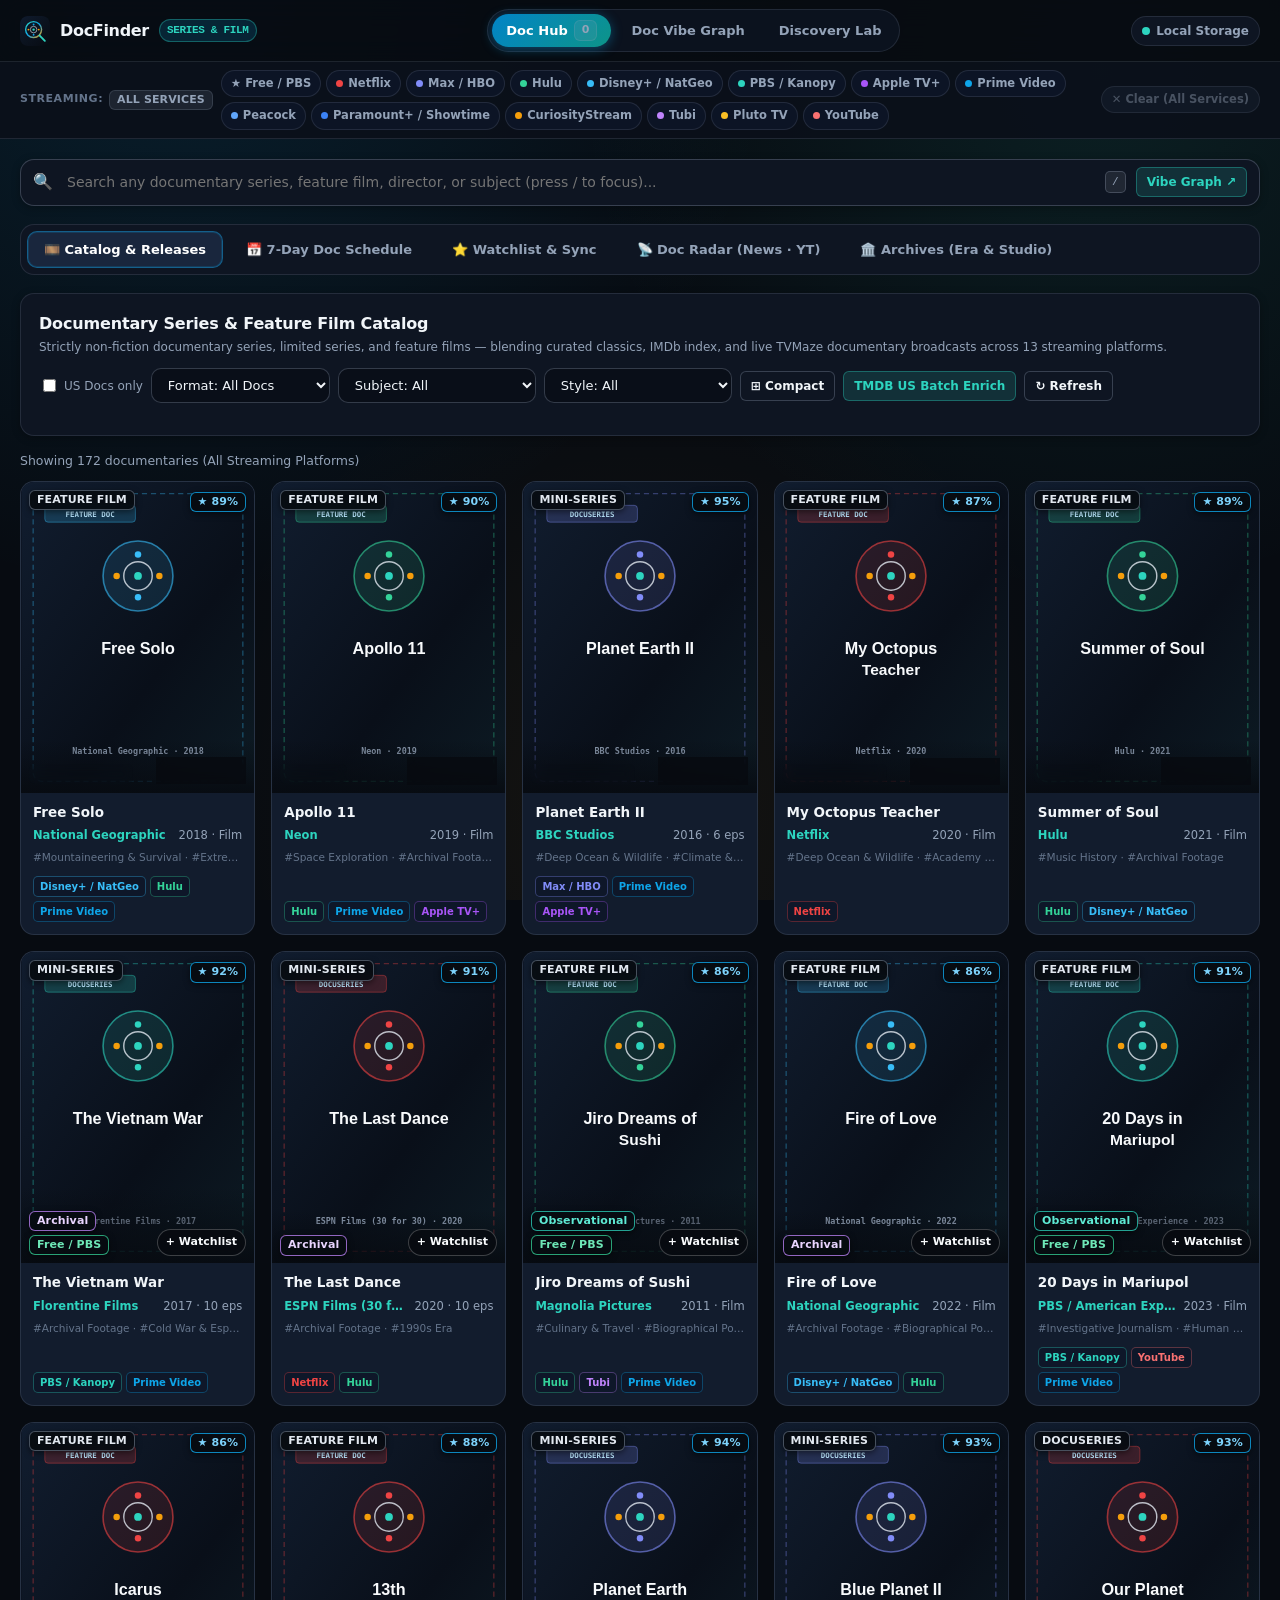
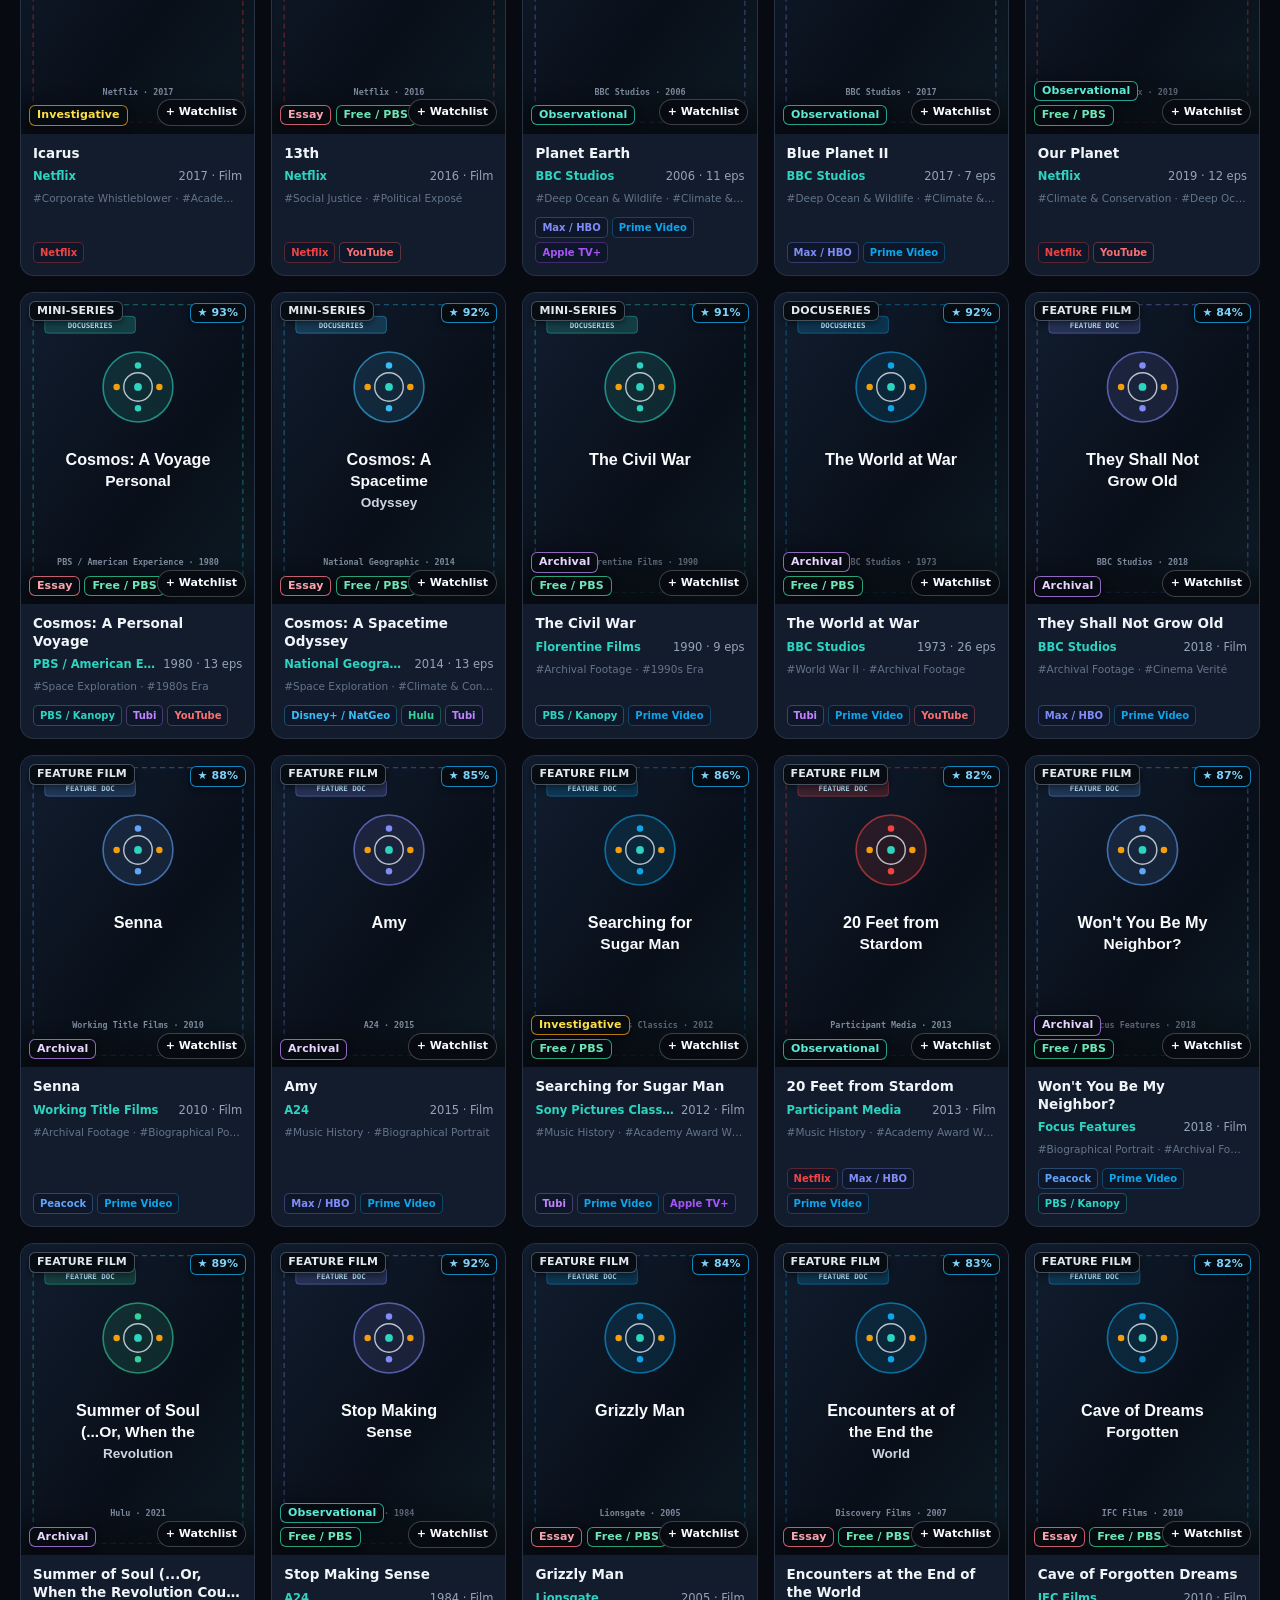
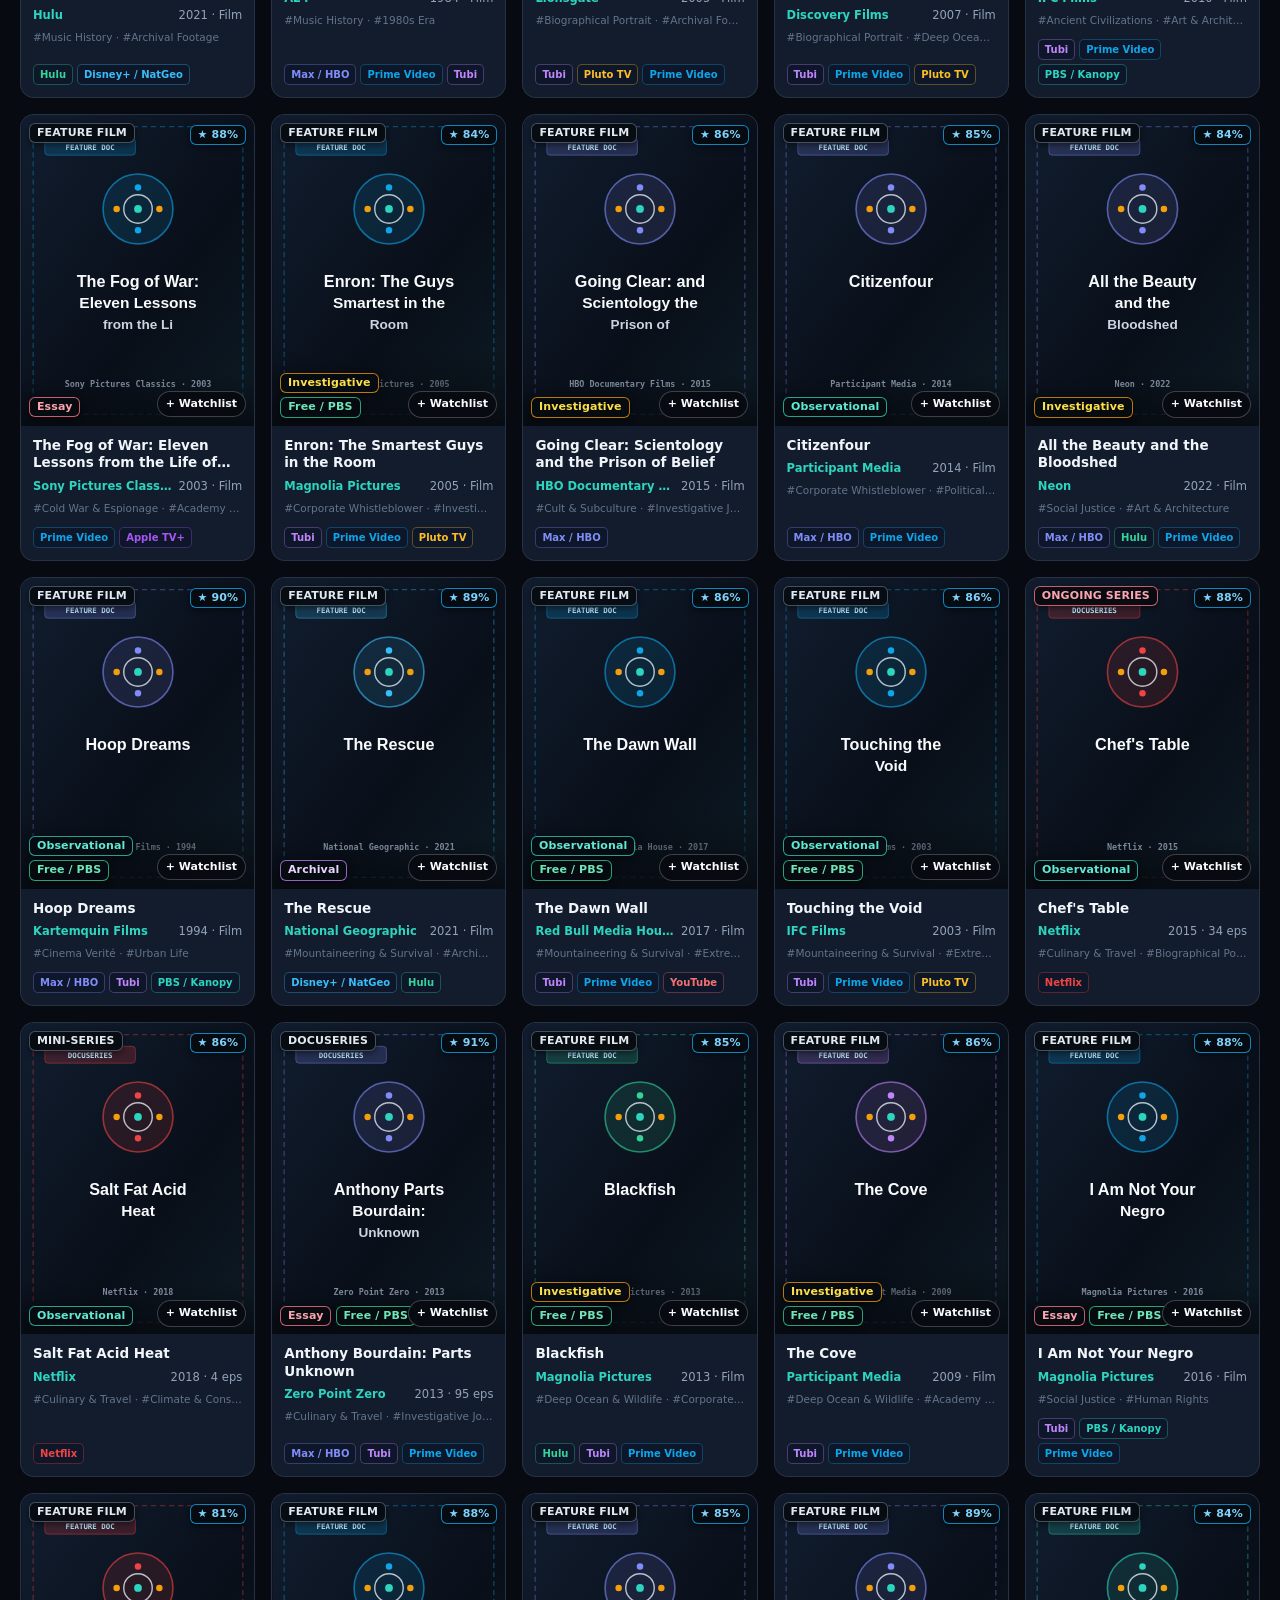
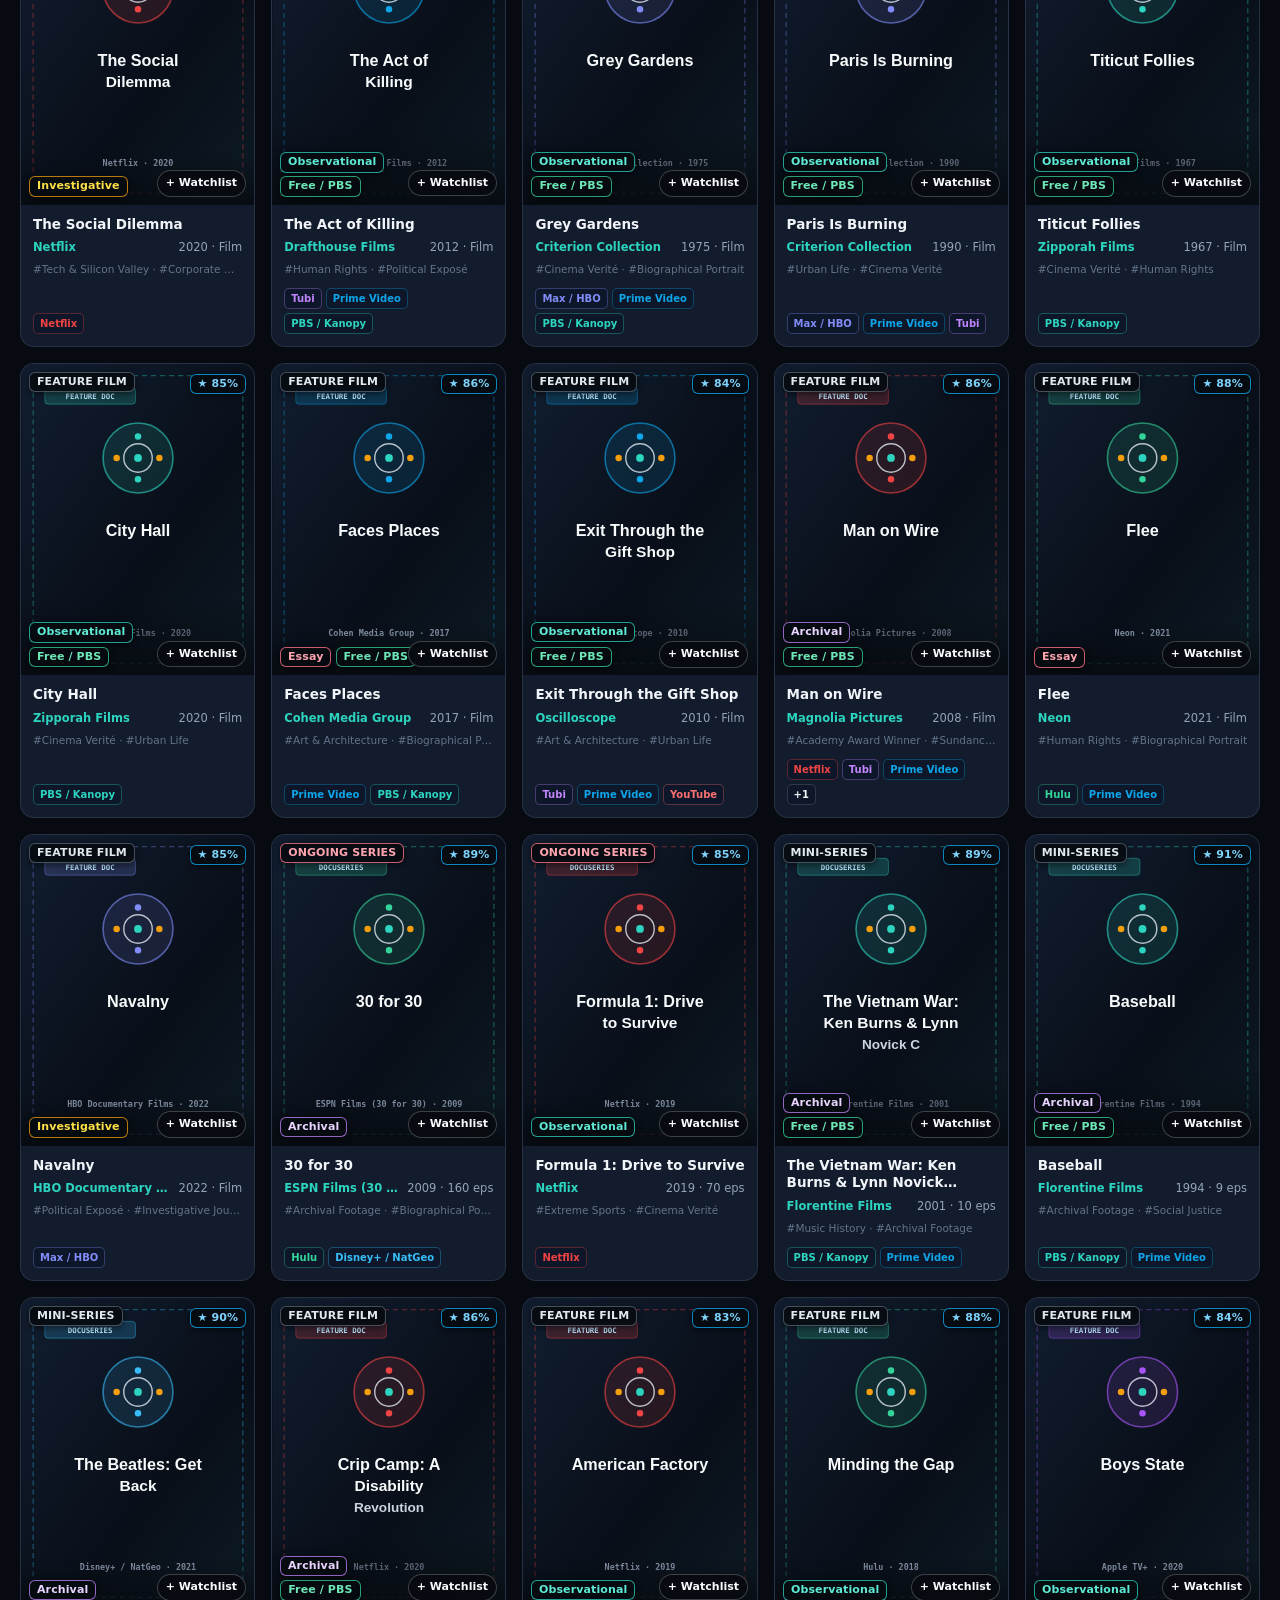
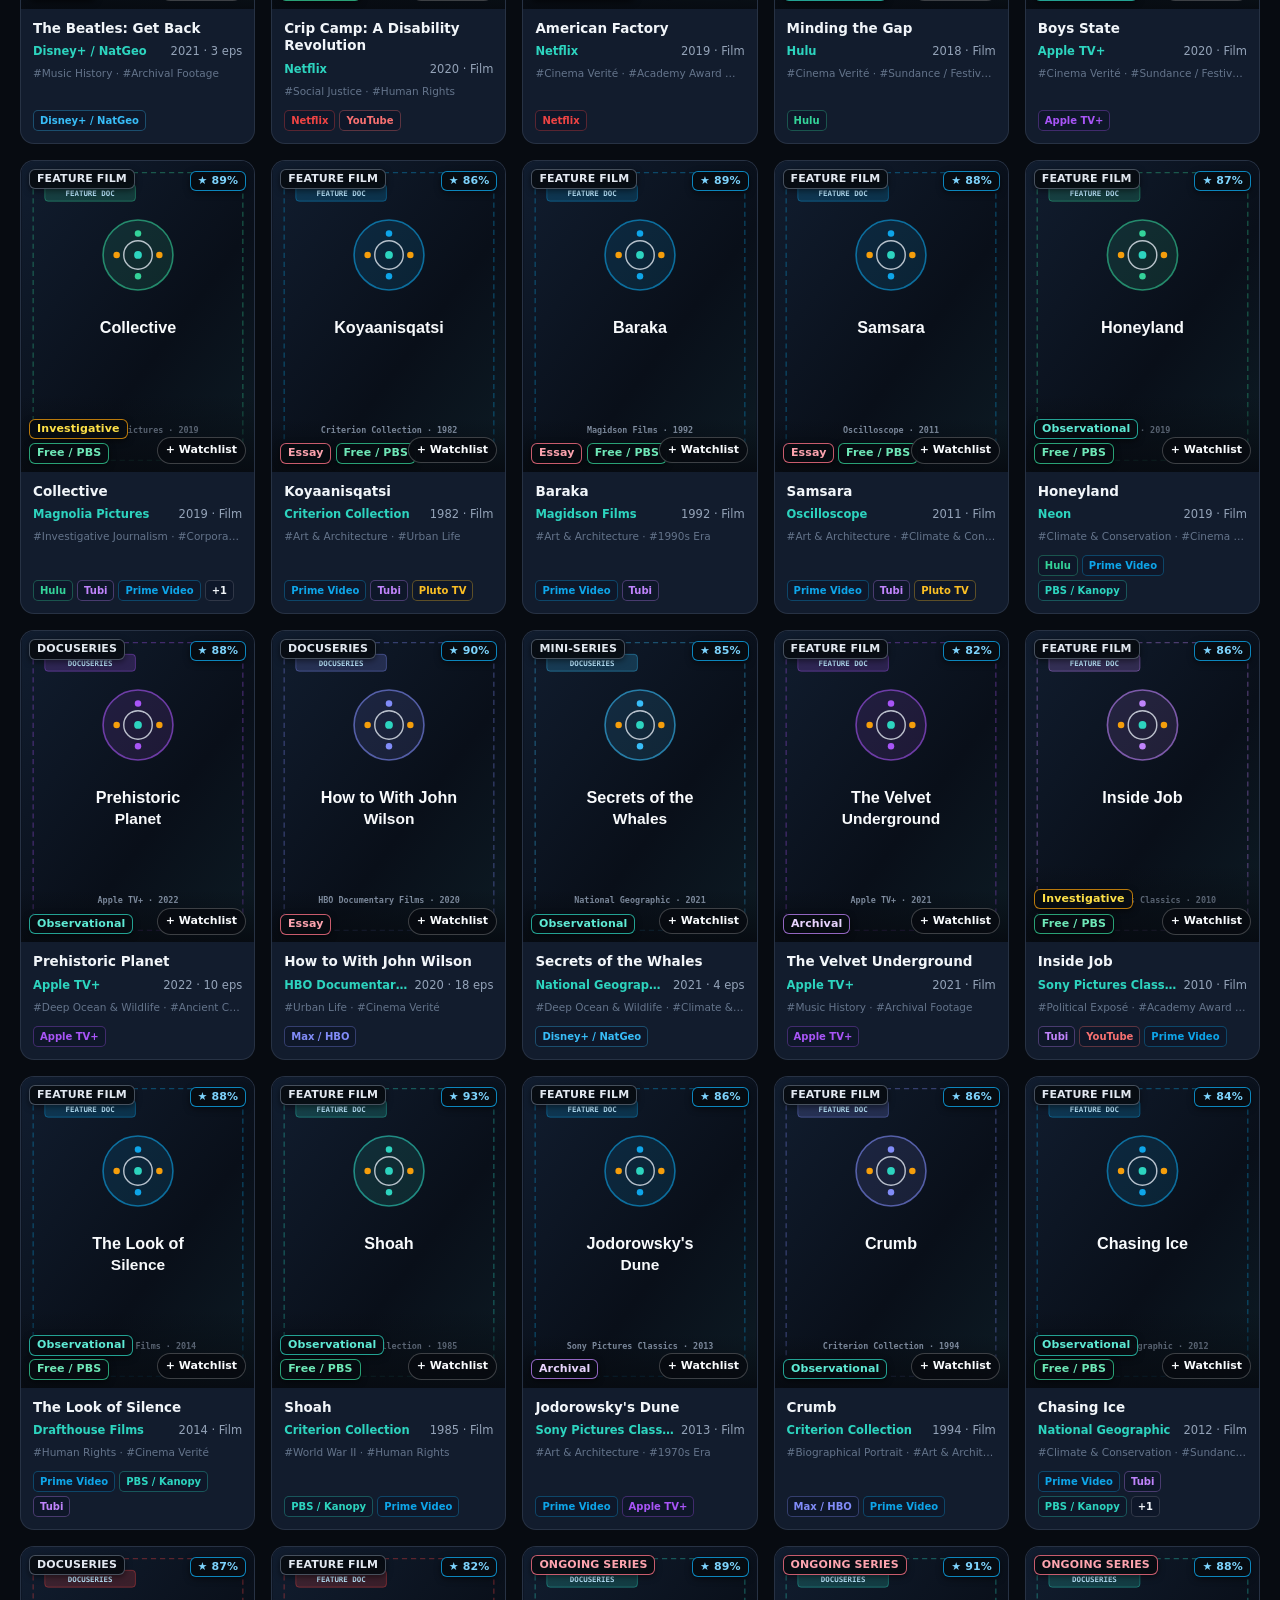
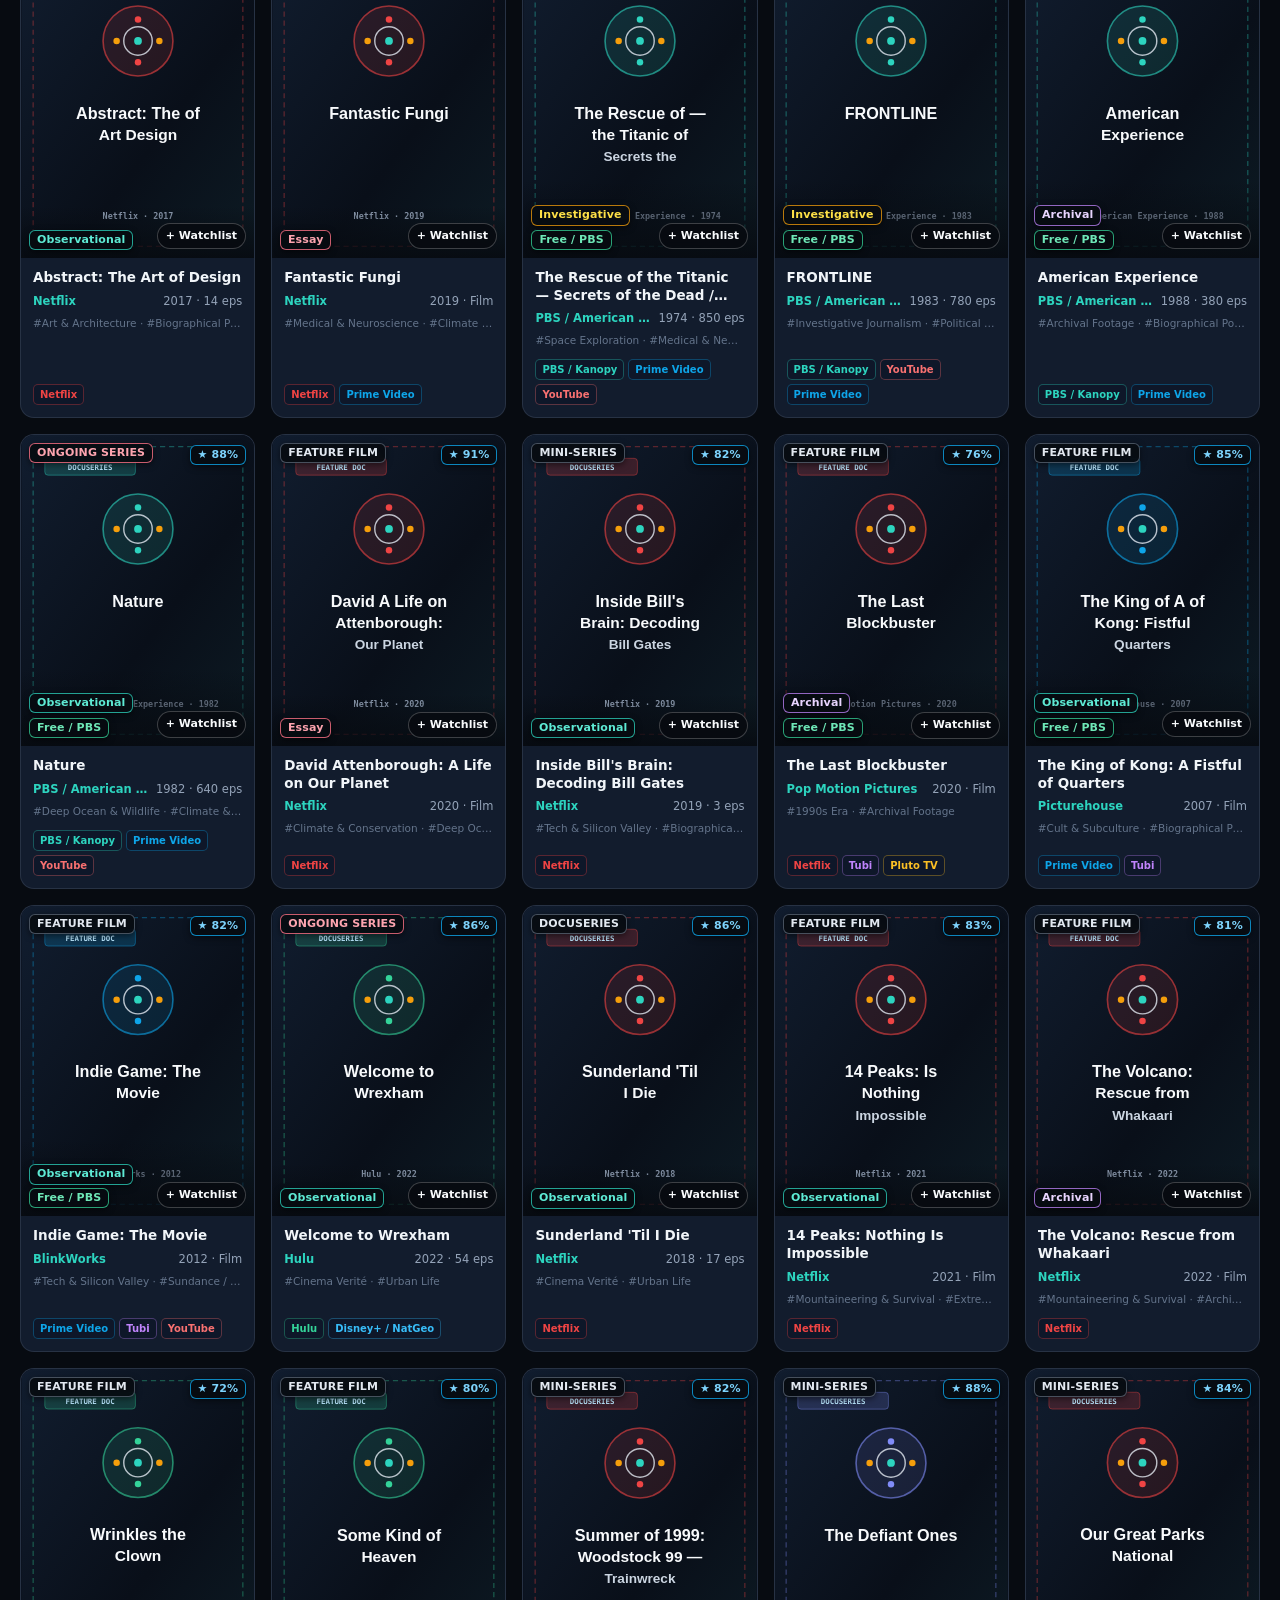
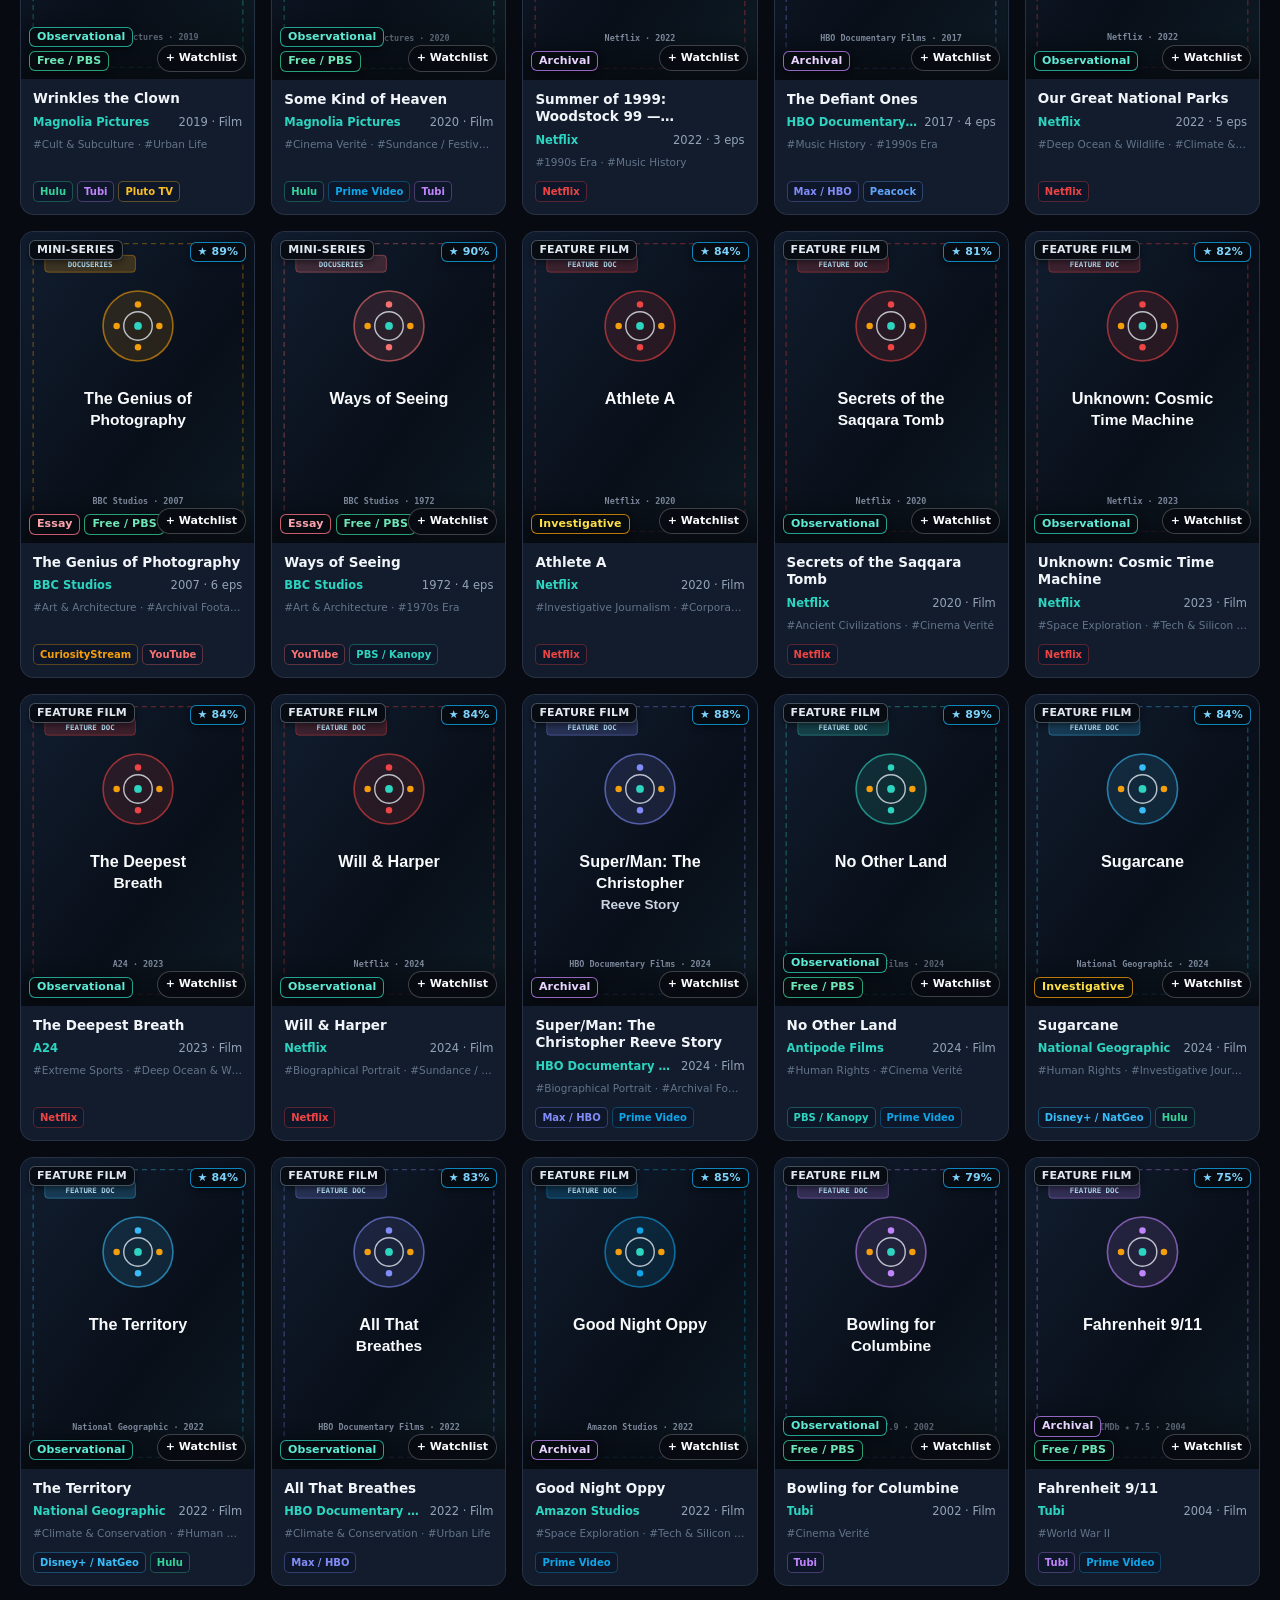
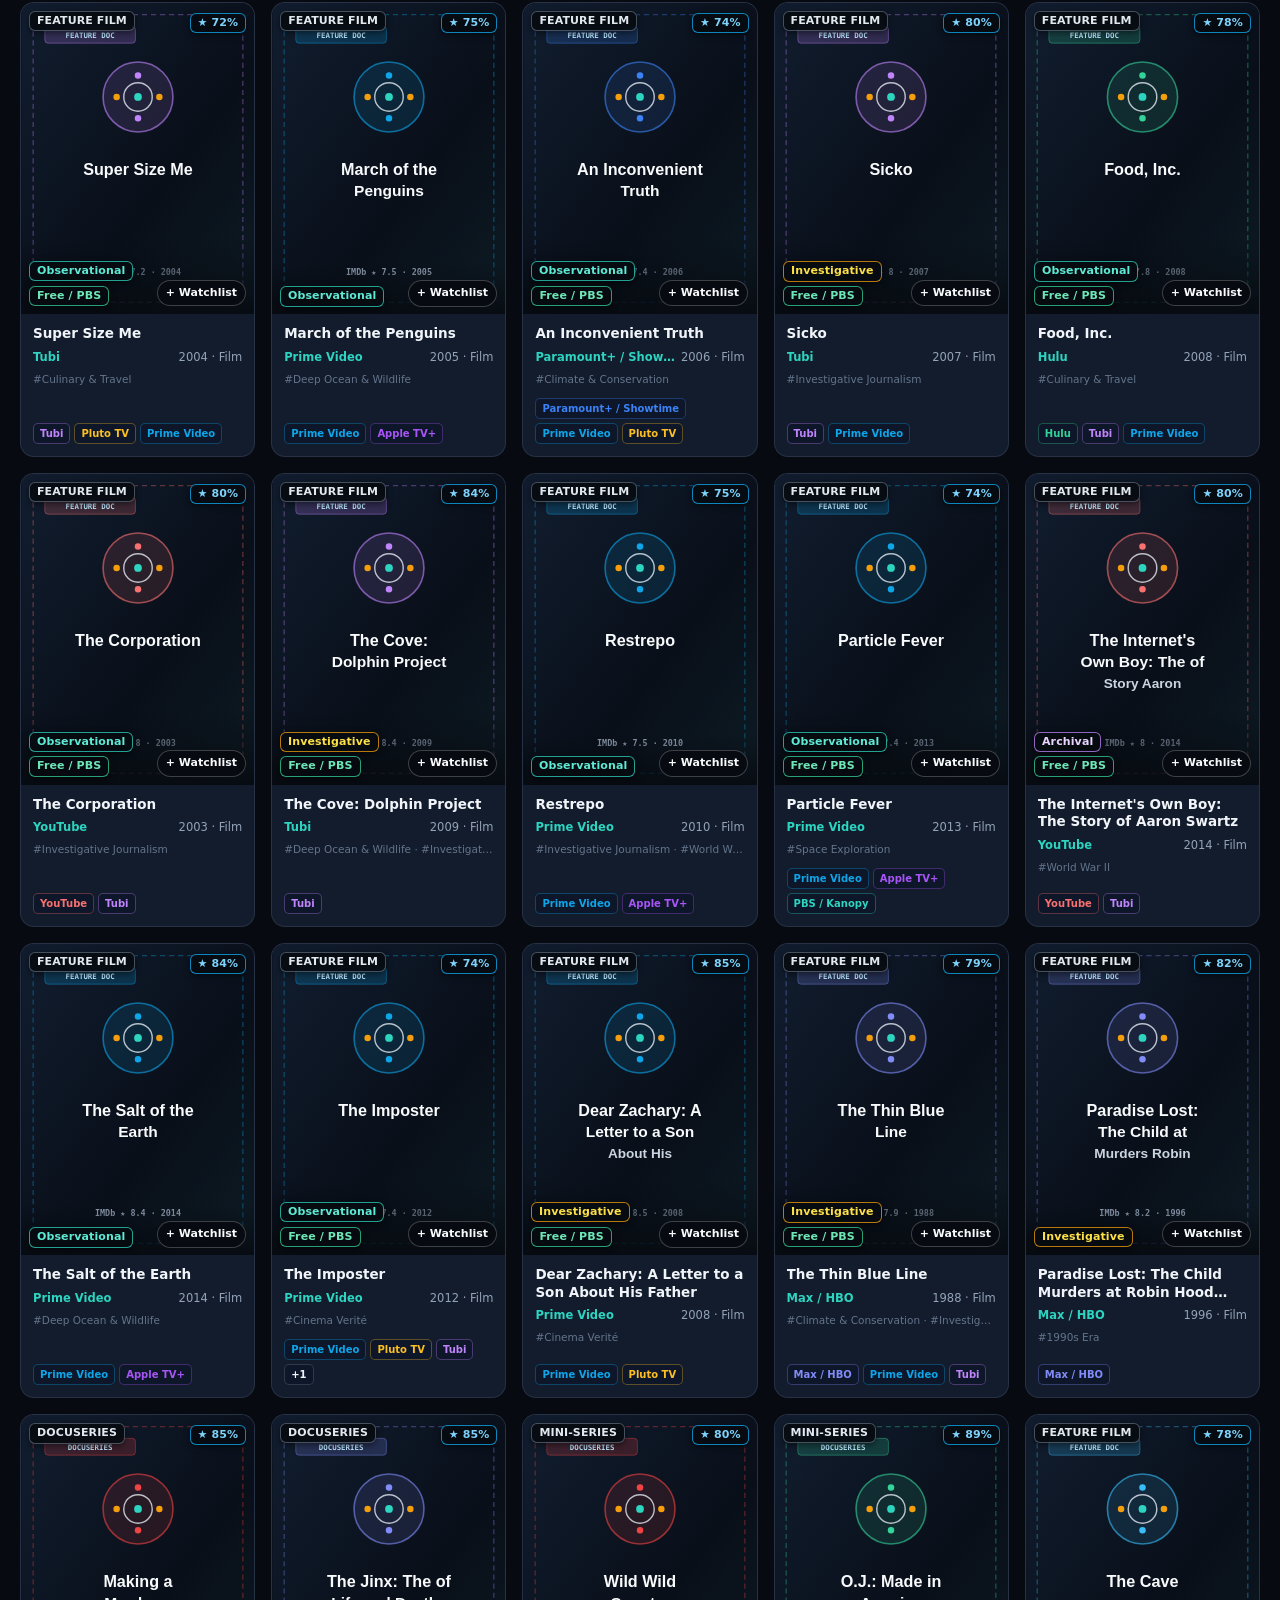
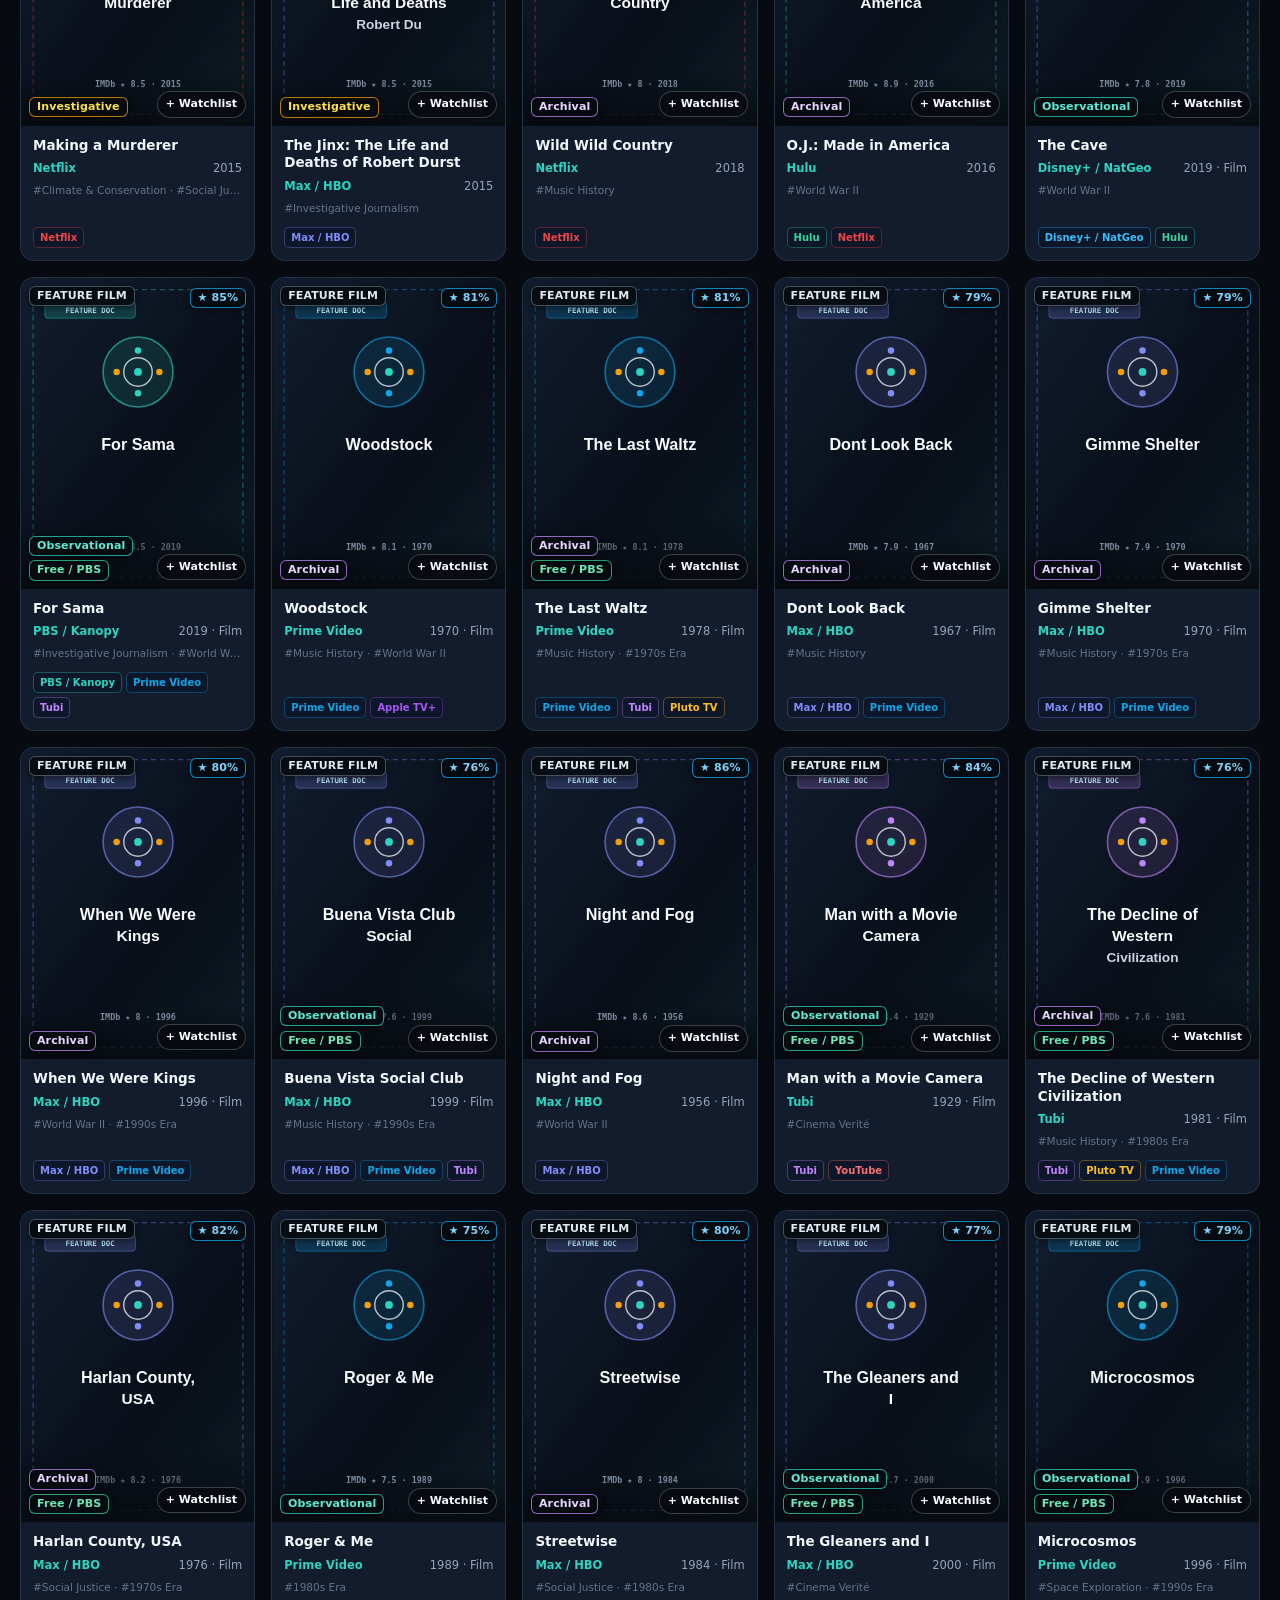
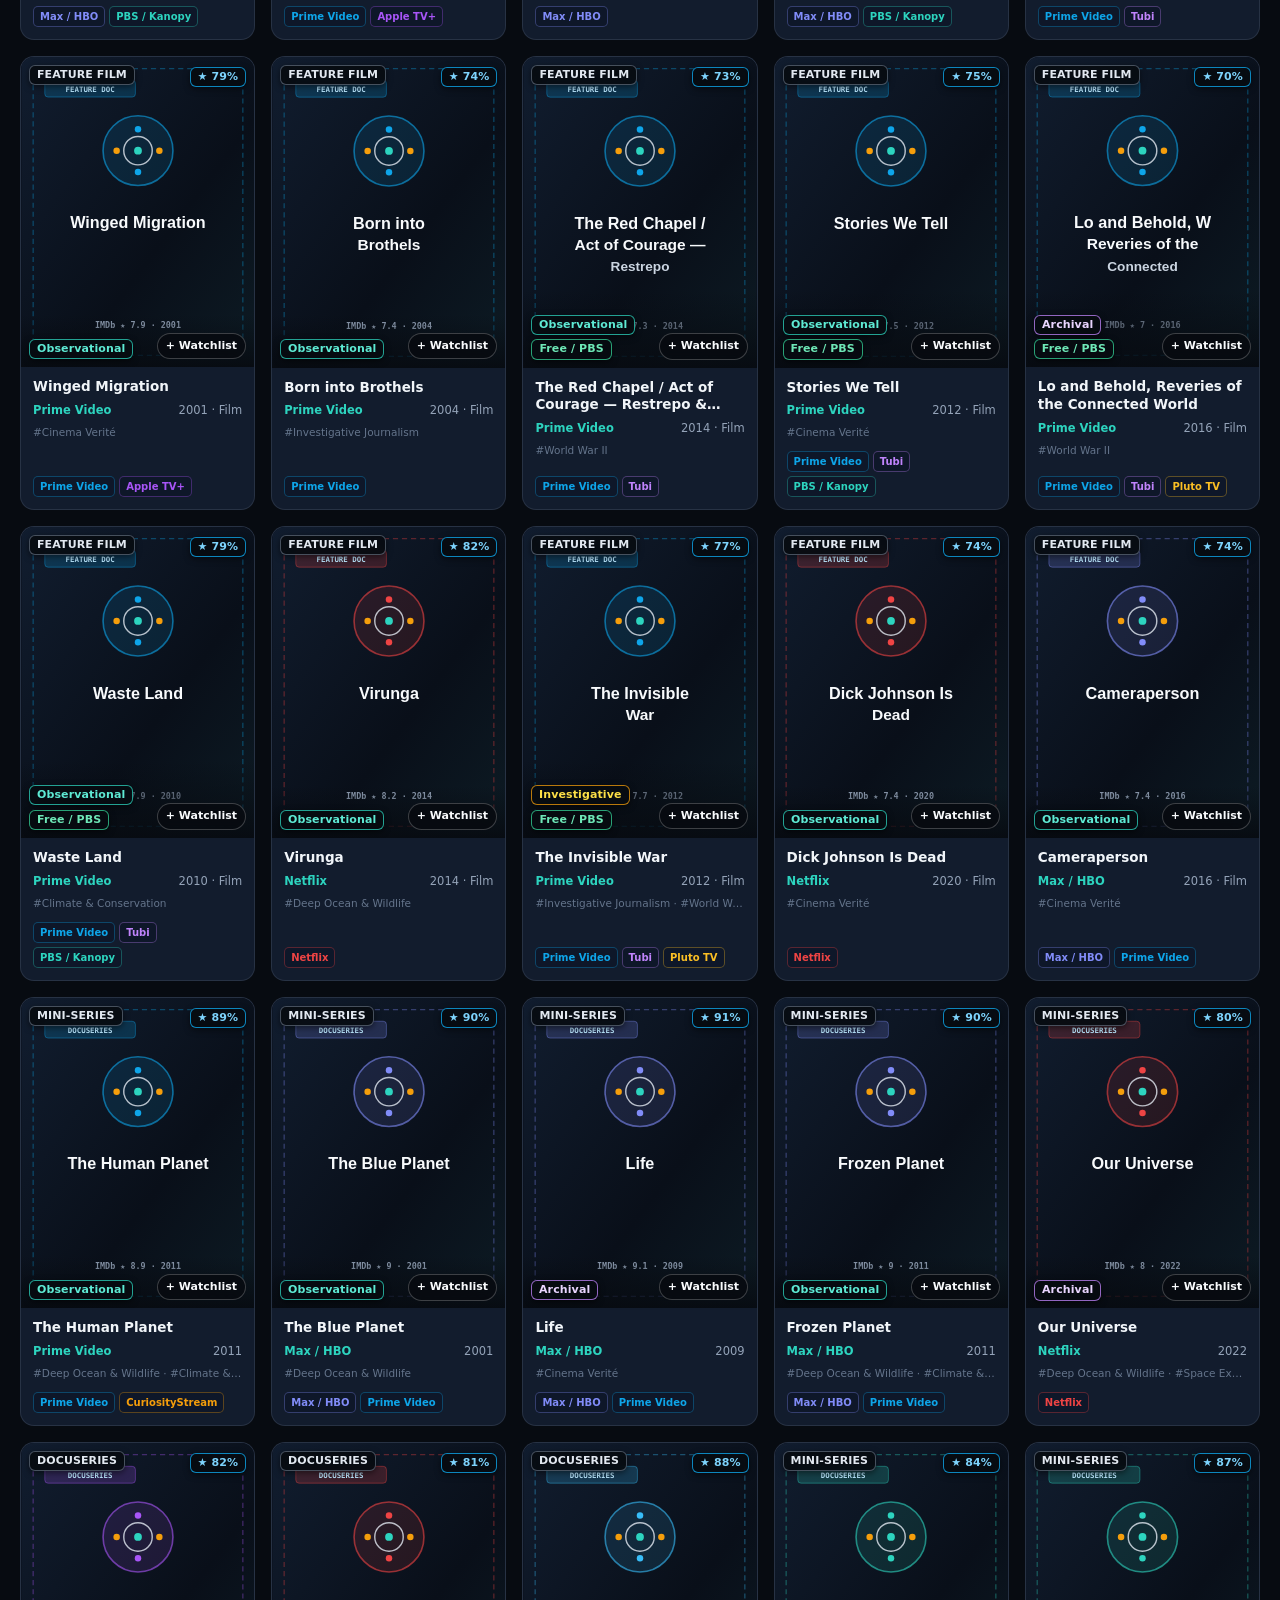
==== index.html @ 2a20747e "Initial commit: DocFinder Web Suite (documentary series & movies)" ====
<!DOCTYPE html>
<html lang="en">
<head>
  <meta charset="UTF-8">
  <meta name="viewport" content="width=device-width, initial-scale=1.0">
  <meta http-equiv="Content-Security-Policy" content="default-src 'self'; script-src 'self' 'unsafe-inline' 'wasm-unsafe-eval' https://cdn.jsdelivr.net; style-src 'self' 'unsafe-inline'; img-src 'self' https: data: blob:; connect-src 'self' https:; frame-src https://www.youtube-nocookie.com https://www.youtube.com; worker-src 'self' blob:; object-src 'none'; base-uri 'self'; form-action 'self';">
  <meta name="referrer" content="no-referrer-when-downgrade">
  <title>DocFinder — Documentary Series &amp; Film Hub</title>
  <meta name="description" content="Zero-build static documentary series and feature film discovery, multi-platform streaming catalog, 7-day documentary broadcast schedule, personal watchlist, radar, and archives.">
  <meta name="theme-color" content="#070b11">
  <meta name="mobile-web-app-capable" content="yes">
  <meta name="apple-mobile-web-app-status-bar-style" content="black-translucent">
  <meta name="apple-mobile-web-app-title" content="DocFinder">
  <link rel="icon" href="./icon.svg" type="image/svg+xml">
  <link rel="apple-touch-icon" href="./icon.svg">
  <link rel="manifest" href="./manifest.webmanifest">
  <link rel="stylesheet" href="./styles.css">
</head>
<body>
  <div id="af-nav-host"></div>

  <main class="container" id="main-content">
    <!-- Global Documentary Search (/) -->
    <section class="global-search-wrap" aria-label="Global Documentary Search">
      <div class="global-search-bar">
        <span aria-hidden="true" style="color:var(--cyan);font-size:16px;">🔍</span>
        <input id="globalSearchInput" type="search" placeholder="Search any documentary series, feature film, director, or subject (press / to focus)..." autocomplete="off" aria-label="Search documentary series and movies">
        <span class="kbd" title="Press / to focus search">/</span>
        <button type="button" class="btn btn-sm btn-cyan" id="quickVibeJumpBtn" title="Search this prompt in Doc Vibe Graph">Vibe Graph ↗</button>
      </div>
      <div id="globalSearchDropdown" class="search-dropdown" role="listbox" aria-label="Search suggestions"></div>
    </section>

    <!-- Main Hub Navigation Tabs -->
    <div class="tabs-bar" role="tablist" aria-label="Doc Hub Sections">
      <button type="button" class="tab-btn active" role="tab" aria-selected="true" data-tab="releases">🎞️ Catalog &amp; Releases</button>
      <button type="button" class="tab-btn" role="tab" aria-selected="false" data-tab="schedule">📅 7-Day Doc Schedule</button>
      <button type="button" class="tab-btn" role="tab" aria-selected="false" data-tab="saved">⭐ Watchlist &amp; Sync</button>
      <button type="button" class="tab-btn" role="tab" aria-selected="false" data-tab="radar">📡 Doc Radar (News · YT)</button>
      <button type="button" class="tab-btn" role="tab" aria-selected="false" data-tab="archives">🏛️ Archives (Era &amp; Studio)</button>
    </div>

    <!-- TAB 1: CATALOG & RELEASES -->
    <section id="tab-releases" class="tab-panel" role="tabpanel">
      <div class="panel" style="margin-bottom:16px;">
        <div class="panel-header">
          <div>
            <h2 class="panel-title">Documentary Series &amp; Feature Film Catalog</h2>
            <div style="font-size:12px;color:var(--text-muted);margin-top:2px;">
              Strictly non-fiction documentary series, limited series, and feature films — blending curated classics, IMDb index, and live TVMaze documentary broadcasts across 13 streaming platforms.
            </div>
          </div>
          <div class="meta-row">
            <label style="display:inline-flex;align-items:center;gap:5px;font-size:12px;color:var(--text-muted);cursor:pointer;">
              <input type="checkbox" id="releasesUsOnly"> US Docs only
            </label>
            <select id="lengthFilterSelect" class="select" aria-label="Filter by Format">
              <option value="all">Format: All Docs</option>
              <option value="movies">Feature Films</option>
              <option value="series">Docuseries</option>
              <option value="mini">Limited / Mini-Series</option>
            </select>
            <select id="genreFilterSelect" class="select" aria-label="Filter by Subject">
              <option value="all">Subject: All</option>
            </select>
            <select id="styleFilterSelect" class="select" aria-label="Filter by Documentary Style">
              <option value="all">Style: All</option>
              <option value="observational">Observational / Verité</option>
              <option value="archival">Archival / History</option>
              <option value="investigative">Investigative</option>
              <option value="essay">Essay / Personal</option>
            </select>
            <button type="button" class="btn btn-sm" id="toggleCompactBtn" title="Toggle compact card grid">⊞ Compact</button>
            <button type="button" class="btn btn-sm btn-cyan" id="batchTmdbBtn" title="Enrich visible cards with TMDB US JustWatch providers">TMDB US Batch Enrich</button>
            <button type="button" class="btn btn-sm" id="refreshReleasesBtn">↻ Refresh</button>
          </div>
        </div>
      </div>
      <div id="releasesMeta" style="font-size:12.5px;color:var(--text-muted);margin-bottom:10px;"></div>
      <div id="releasesGrid" class="anime-grid"></div>
    </section>

    <!-- TAB 2: 7-DAY DOCUMENTARY SCHEDULE -->
    <section id="tab-schedule" class="tab-panel" role="tabpanel" hidden>
      <div class="panel" style="margin-bottom:16px;">
        <div class="panel-header" style="margin-bottom:10px;">
          <div>
            <h2 class="panel-title">7-Day Documentary Broadcast Schedule (Mon – Sun)</h2>
            <div id="scheduleRangeLabel" style="font-size:12px;color:var(--text-muted);margin-top:2px;">Loading local week bounds...</div>
          </div>
          <div class="meta-row">
            <label style="display:inline-flex;align-items:center;gap:6px;font-size:12.5px;color:var(--text-muted);cursor:pointer;">
              <input type="checkbox" id="scheduleShowDubs" checked> Show Delayed Streaming Drops
            </label>
            <label style="display:inline-flex;align-items:center;gap:6px;font-size:12.5px;color:var(--text-muted);cursor:pointer;">
              <input type="checkbox" id="scheduleUsOnly"> US Broadcasts only
            </label>
            <label style="display:inline-flex;align-items:center;gap:6px;font-size:12.5px;color:var(--text-muted);cursor:pointer;">
              <input type="checkbox" id="scheduleWatchlistOnly"> Watchlist only
            </label>
            <button type="button" class="btn btn-sm" id="refreshScheduleBtn">↻ Refresh</button>
          </div>
        </div>
        <div class="pills-row" id="scheduleDayJumpBar" aria-label="Jump to day column"></div>
      </div>
      <div id="scheduleGrid" class="schedule-grid"></div>
    </section>

    <!-- TAB 3: WATCHLIST & SYNC -->
    <section id="tab-saved" class="tab-panel" role="tabpanel" hidden>
      <div class="panel" style="margin-bottom:16px;">
        <div class="panel-header">
          <div>
            <h2 class="panel-title">Personal Documentary Watchlist</h2>
            <div id="watchlistSummary" style="font-size:12px;color:var(--text-muted);margin-top:2px;">0 documentaries saved in shared origin storage</div>
          </div>
          <div class="meta-row">
            <a class="btn btn-sm" href="#savedSyncAnchor">↓ Sync &amp; Import</a>
            <a class="btn btn-primary btn-sm" href="./vibe-graph.html?mode=watchlist">Map Watchlist Constellation ↗</a>
            <select id="wlSortSelect" class="select" aria-label="Sort watchlist">
              <option value="updated">Sort: Recently Updated</option>
              <option value="rating">Sort: My Rating</option>
              <option value="score">Sort: Community Rating</option>
              <option value="title">Sort: Title (A–Z)</option>
            </select>
          </div>
        </div>
        <div class="pills-row" id="wlStatusPills" aria-label="Watchlist status filters"></div>
      </div>

      <div id="watchlistGrid" class="anime-grid" style="margin-bottom:24px;"></div>

      <!-- Persistence, Gist Sync, Doc Pack Importer & API Keys -->
      <div class="grid-2" id="savedSyncAnchor" style="scroll-margin-top:80px;">
        <div class="panel" style="grid-column: 1 / -1;">
          <div class="panel-header">
            <div>
              <h3 class="panel-title">☁️ Permanent Remote Storage (Private GitHub Gist)</h3>
              <div style="font-size:12px;color:var(--text-muted);margin-top:2px;">
                Free, private, version-controlled cloud storage for your Watchlist, ratings, notes, and streaming overrides across all devices. Auto-pulls on boot &amp; auto-pushes after any edit to <code>docfinder-sync.json</code>.
              </div>
            </div>
            <span class="badge badge-cyan" id="gistStatusBadge">Local Only</span>
          </div>

          <div class="wizard-steps" id="gistWizardSteps">
            <div class="wizard-step" id="wizStep1">
              <div style="font-weight:700;font-size:12.5px;margin-bottom:4px;"><span class="wizard-step-num">1</span>Generate Minimal Token</div>
              <div style="font-size:11.5px;color:var(--text-muted);margin-bottom:8px;">Creates a GitHub token scoped <strong>only to <code>gist</code></strong> (cannot touch your repos).</div>
              <a class="btn btn-xs btn-cyan" href="https://github.com/settings/tokens/new?scopes=gist&amp;description=DocFinder+Permanent+Sync" target="_blank" rel="noopener">Open GitHub Token Page ↗</a>
            </div>
            <div class="wizard-step" id="wizStep2">
              <div style="font-weight:700;font-size:12.5px;margin-bottom:4px;"><span class="wizard-step-num">2</span>Connect &amp; Auto-Discover</div>
              <div style="font-size:11.5px;color:var(--text-muted);margin-bottom:6px;">Paste your token below. DocFinder automatically finds your existing sync Gist or creates a new Private Gist.</div>
            </div>
            <div class="wizard-step" id="wizStep3">
              <div style="font-weight:700;font-size:12.5px;margin-bottom:4px;"><span class="wizard-step-num">3</span>Permanent Auto-Sync Active</div>
              <div id="gistConnectedInfo" style="font-size:11.5px;color:var(--text-muted);">Not connected yet. Every push keeps full Git revision history on GitHub.</div>
            </div>
          </div>

          <form onsubmit="return false;" class="form-grid" style="margin-bottom:10px;">
            <div class="form-field">
              <label for="gistTokenInput">GitHub Personal Access Token (<code>gist</code> scope only)</label>
              <input id="gistTokenInput" type="password" autocomplete="off" class="input input-full" placeholder="ghp_... or github_pat_...">
            </div>
            <div class="form-field">
              <label for="gistIdInput">Private Gist ID (auto-filled on Connect)</label>
              <input id="gistIdInput" type="text" autocomplete="off" class="input input-full" placeholder="Auto-discovered or created automatically">
            </div>
          </form>
          <label style="display:inline-flex;align-items:center;gap:6px;font-size:12.5px;color:var(--text-muted);margin-bottom:12px;cursor:pointer;">
            <input type="checkbox" id="gistAutoSyncCheck" checked> Enable auto-pull on boot &amp; debounced auto-push across all 3 pages
          </label>
          <div class="meta-row">
            <button type="button" class="btn btn-primary btn-sm" id="connectGistWizardBtn">⚡ Connect &amp; Auto-Setup Private Gist</button>
            <button type="button" class="btn btn-sm" id="saveGistConfigBtn">Save Manual ID</button>
            <button type="button" class="btn btn-emerald btn-sm" id="pullGistBtn">↓ Pull &amp; Merge</button>
            <button type="button" class="btn btn-sm" id="pushGistBtn">↑ Push Now</button>
            <button type="button" class="btn btn-danger btn-xs" id="disconnectGistBtn" style="margin-left:auto;" hidden>Disconnect</button>
          </div>
          <div id="gistLastSyncLabel" style="font-size:11.5px;color:var(--text-dim);margin-top:8px;"></div>
        </div>

        <div class="panel" style="grid-column: 1 / -1;">
          <div class="panel-header">
            <h3 class="panel-title">Documentary Pack Importer, TMDB, OMDb (IMDb) &amp; Cache</h3>
            <span class="badge badge-purple">Instant Seed + Live Keys</span>
          </div>
          <div class="grid-3" style="margin-bottom:12px;">
            <form onsubmit="return false;" class="form-field">
              <label for="anilistImportUser">Quick-Import Doc Pack (<code>starter</code>, <code>Nature</code>, <code>Space</code>, <code>PBS</code>)</label>
              <div style="display:flex;gap:8px;">
                <input id="anilistImportUser" type="text" class="input input-full" value="starter" placeholder="starter, Nature, Space, History, Music, PBS...">
                <button type="button" class="btn btn-cyan btn-sm" id="importAnilistBtn">Import Pack</button>
              </div>
            </form>
            <form onsubmit="return false;" class="form-field">
              <label for="tmdbKeyInput">Optional TMDB API Key (US JustWatch + Doc Discover)</label>
              <div style="display:flex;gap:8px;">
                <input id="tmdbKeyInput" type="password" autocomplete="off" class="input input-full" placeholder="TMDB v3 API key (local only)">
                <button type="button" class="btn btn-sm" id="saveTmdbKeyBtn">Save</button>
              </div>
            </form>
            <form onsubmit="return false;" class="form-field">
              <label for="omdbKeyInput">Optional OMDb API Key (Live IMDb Posters &amp; RT Scores)</label>
              <div style="display:flex;gap:8px;">
                <input id="omdbKeyInput" type="password" autocomplete="off" class="input input-full" placeholder="Free OMDb API key (local only)">
                <button type="button" class="btn btn-sm" id="saveOmdbKeyBtn">Save</button>
              </div>
            </form>
          </div>
          <div class="divider"></div>
          <div style="display:flex;align-items:center;justify-content:space-between;gap:8px;flex-wrap:wrap;">
            <div id="cacheStatsLabel" style="font-size:12px;color:var(--text-muted);">IndexedDB cache: checking...</div>
            <div class="meta-row">
              <button type="button" class="btn btn-xs" id="clearApiCacheBtn">Clear API Cache</button>
              <button type="button" class="btn btn-xs btn-danger" id="clearAllCacheBtn">Clear All + Vectors</button>
            </div>
          </div>
        </div>

        <div class="panel" style="grid-column: 1 / -1;">
          <div class="panel-header">
            <h3 class="panel-title">Portable Sync Codes (UTF-8 TextEncoder) &amp; JSON Backups</h3>
            <span class="badge badge-emerald">Secrets stripped from Sync Codes</span>
          </div>
          <div class="grid-2">
            <div>
              <div class="meta-row" style="margin-bottom:8px;">
                <button type="button" class="btn btn-sm btn-cyan" id="genSyncCodeBtn">Generate Sync Code</button>
                <button type="button" class="btn btn-sm" id="copySyncUrlBtn">Copy #sync= Share URL</button>
                <button type="button" class="btn btn-sm" id="exportJsonBtn">Export JSON</button>
                <label class="btn btn-sm" style="margin:0;">
                  Import JSON <input type="file" id="importJsonFile" accept="application/json" hidden>
                </label>
              </div>
              <textarea id="syncCodeOutput" class="textarea" readonly placeholder="Click 'Generate Sync Code' to create a portable UTF-8 Base64 snapshot (no API keys included)..."></textarea>
            </div>
            <div>
              <div class="meta-row" style="margin-bottom:8px;">
                <button type="button" class="btn btn-sm btn-emerald" id="applySyncCodeBtn">Merge Sync Code</button>
              </div>
              <textarea id="syncCodeInput" class="textarea" placeholder="Paste a Sync Code from another device here to merge Watchlist &amp; overrides..."></textarea>
            </div>
          </div>
        </div>
      </div>
    </section>

    <!-- TAB 4: DOC RADAR -->
    <section id="tab-radar" class="tab-panel" role="tabpanel" hidden>
      <div class="panel" style="margin-bottom:18px;">
        <div class="panel-header">
          <div>
            <h2 class="panel-title">Essential &amp; Acclaimed Documentary Radar</h2>
            <div style="font-size:12px;color:var(--text-muted);">Academy Award winners, Sundance standouts, and landmark non-fiction series</div>
          </div>
          <div class="meta-row">
            <a class="btn btn-sm btn-cyan" href="#radarFeedsAnchor">↓ Doc News &amp; Trailers</a>
            <button type="button" class="btn btn-sm" id="refreshUpcomingBtn">↻ Refresh</button>
          </div>
        </div>
        <div id="upcomingGrid" class="anime-grid"></div>
      </div>

      <div class="grid-2" id="radarFeedsAnchor" style="scroll-margin-top:80px;">
        <div class="panel">
          <div class="panel-header">
            <h3 class="panel-title">Documentary Film &amp; Festival Wire</h3>
            <div class="meta-row">
              <button type="button" class="btn btn-xs" id="refreshAnnBtn">↻ Reload</button>
              <a class="btn btn-xs btn-cyan" href="https://www.documentary.org/" target="_blank" rel="noopener">IDA Documentary ↗</a>
            </div>
          </div>
          <div id="annNewsList" style="display:flex;flex-direction:column;gap:10px;max-height:440px;overflow-y:auto;"></div>
        </div>

        <div class="panel">
          <div class="panel-header">
            <h3 class="panel-title">YouTube Documentary Trailer Hunter</h3>
            <a id="ytDirectLink" class="btn btn-xs btn-cyan" href="https://www.youtube.com/results?search_query=official+documentary+trailer" target="_blank" rel="noopener">Open on YouTube ↗</a>
          </div>
          <div style="display:flex;gap:8px;margin-bottom:10px;">
            <input id="ytSearchInput" type="search" class="input input-full" value="official documentary trailer" placeholder="Search documentary trailers, nature films, science &amp; history docs...">
            <button type="button" class="btn btn-primary btn-sm" id="ytSearchBtn">Hunt</button>
          </div>
          <div class="pills-row" style="margin-bottom:12px;">
            <button type="button" class="pill yt-preset" data-q="official documentary trailer">Official Trailers</button>
            <button type="button" class="pill yt-preset" data-q="4k nature wildlife documentary full">Nature &amp; Wildlife</button>
            <button type="button" class="pill yt-preset" data-q="space science cosmos documentary">Space &amp; Science</button>
            <button type="button" class="pill yt-preset" data-q="sundance oscar documentary film trailer">Festival &amp; Oscar Docs</button>
          </div>
          <div id="ytResultsList" style="display:flex;flex-direction:column;gap:10px;max-height:440px;overflow-y:auto;"></div>
        </div>
      </div>
    </section>

    <!-- TAB 5: ARCHIVES -->
    <section id="tab-archives" class="tab-panel" role="tabpanel" hidden>
      <div class="panel" style="margin-bottom:16px;">
        <div class="panel-header">
          <div class="pills-row" role="tablist" aria-label="Archive mode">
            <button type="button" class="pill active" id="archiveModeYear">📅 By Era &amp; Year (1970–2026)</button>
            <button type="button" class="pill" id="archiveModeStudio">🎬 By Network / Studio</button>
          </div>
          <label style="display:inline-flex;align-items:center;gap:6px;font-size:12px;color:var(--text-muted);cursor:pointer;">
            <input type="checkbox" id="archiveEntryPointsOnly"> Standalone / Season 1 Only
          </label>
        </div>

        <div id="archiveYearControls">
          <div class="meta-row" style="margin-bottom:10px;">
            <label for="archiveYearSelect" style="font-size:12.5px;color:var(--text-muted);">Release Year:</label>
            <select id="archiveYearSelect" class="select"></select>
            <select id="archiveFormatSelect" class="select" aria-label="Format filter">
              <option value="">All Documentary Formats</option>
              <option value="FEATURE_DOC">Feature Documentary</option>
              <option value="DOCUSERIES">Docuseries</option>
              <option value="MINI_SERIES">Limited / Mini-Series</option>
            </select>
            <select id="archiveSortSelect" class="select" aria-label="Sort archive">
              <option value="SCORE_DESC">Top Rated</option>
              <option value="POPULARITY_DESC">Most Widely Watched</option>
            </select>
            <button type="button" class="btn btn-primary btn-sm" id="loadYearArchiveBtn">Browse Year</button>
          </div>
          <div class="pills-row" id="decadeQuickPills"></div>
        </div>

        <div id="archiveStudioControls" hidden>
          <div style="display:flex;gap:8px;margin-bottom:10px;flex-wrap:wrap;">
            <input id="studioSearchInput" type="search" class="input" style="flex:1;min-width:220px;" placeholder="Search any documentary network or studio (e.g. BBC Studios, National Geographic, PBS, A24, HBO Documentary Films)...">
            <button type="button" class="btn btn-primary btn-sm" id="searchStudioBtn">Search Studio</button>
          </div>
          <div class="pills-row" id="curatedStudiosBar"></div>
        </div>
      </div>

      <div id="archivesMeta" style="font-size:12.5px;color:var(--text-muted);margin-bottom:10px;"></div>
      <div id="archivesGrid" class="anime-grid"></div>
    </section>
  </main>

  <script src="./catalog-data.js"></script>
  <script src="./imdb-catalog.js"></script>
  <script src="./streaming-links.js"></script>
  <script src="./shared-core.js"></script>
  <script>
    (function () {
      'use strict';
      const AF = window.DocFinderCore;
      AF.mountNav('hub');

      let activeTab = 'releases';
      let activeStyleFilter = 'all';
      let activeGenreFilter = 'all';
      let activeLengthFilter = 'all';
      let releasesCache = [];
      let tmdbExtraByAnimeId = new Map();
      let scheduleCache = [];
      let wlFilterStatus = 'All';
      let archiveMode = 'year';
      let loadedTabs = new Set();

      const CURATED_STUDIOS = [
        'BBC Studios', 'National Geographic', 'PBS / American Experience', 'HBO Documentary Films',
        'Netflix', 'Florentine Films', 'ESPN Films (30 for 30)', 'A24', 'Neon',
        'Hulu', 'Apple TV+', 'Participant Media', 'Magnolia Pictures', 'Criterion Collection',
        'Sony Pictures Classics', 'Amazon Studios', 'CuriosityStream', 'Zipporah Films'
      ];

      // Populate Subject / Genre select
      AF.getTaxonomy().then(tax => {
        const gSel = document.getElementById('genreFilterSelect');
        if (gSel && tax?.genres) {
          gSel.innerHTML = `<option value="all">Subject: All</option>` + tax.genres.map(g => `<option value="${AF.escapeHtml(g)}">${AF.escapeHtml(g)}</option>`).join('');
        }
      });

      function switchTab(tabName) {
        activeTab = tabName;
        document.querySelectorAll('.tabs-bar .tab-btn').forEach(btn => {
          const isAct = btn.dataset.tab === tabName;
          btn.classList.toggle('active', isAct);
          btn.setAttribute('aria-selected', String(isAct));
        });
        document.querySelectorAll('.tab-panel').forEach(sec => {
          sec.hidden = sec.id !== `tab-${tabName}`;
        });
        const url = new URL(window.location.href);
        url.searchParams.set('tab', tabName);
        history.replaceState(null, '', url.toString());

        if (!loadedTabs.has(tabName)) {
          loadedTabs.add(tabName);
          if (tabName === 'releases') loadReleases();
          if (tabName === 'schedule') loadSchedule();
          if (tabName === 'saved') renderSavedTab();
          if (tabName === 'radar') { loadUpcomingRadar(); loadAnnNews(); huntYouTube(); }
          if (tabName === 'archives') loadYearArchive();
        } else if (tabName === 'saved') {
          renderSavedTab();
        }
      }

      document.querySelectorAll('.tabs-bar .tab-btn').forEach(btn => {
        btn.addEventListener('click', () => switchTab(btn.dataset.tab));
      });

      // Global Search (/)
      const searchInput = document.getElementById('globalSearchInput');
      const searchDropdown = document.getElementById('globalSearchDropdown');
      let searchTimer = null;

      document.addEventListener('keydown', (ev) => {
        if (ev.key === '/' && !['INPUT', 'TEXTAREA', 'SELECT'].includes(document.activeElement?.tagName)) {
          ev.preventDefault();
          searchInput.focus();
          searchInput.select();
        } else if (ev.key === 'Escape') {
          searchDropdown.classList.remove('open');
        }
      });
      document.addEventListener('click', (ev) => {
        if (!ev.target.closest('.global-search-wrap')) searchDropdown.classList.remove('open');
      });

      searchInput.addEventListener('input', () => {
        const q = searchInput.value.trim();
        if (searchTimer) clearTimeout(searchTimer);
        if (q.length < 2) { searchDropdown.classList.remove('open'); return; }
        searchTimer = setTimeout(async () => {
          searchDropdown.innerHTML = `<div style="padding:14px;color:var(--text-muted);"><span class="spinner"></span> Searching Documentary Catalog &amp; TVMaze...</div>`;
          searchDropdown.classList.add('open');
          try {
            const rawResults = await AF.searchAnimeQuick(q, 16);
            const results = rawResults.filter(m => AF.matchesStreamingFilter(m)).slice(0, 8);
            if (!results.length) {
              const sf = AF.getStreamingFilterSummary();
              searchDropdown.innerHTML = `<div style="padding:14px;color:var(--text-muted);">No documentaries matched "${AF.escapeHtml(q)}"${sf ? ` on <strong>${AF.escapeHtml(sf)}</strong>. Click <strong>Clear (All Services)</strong> above to search all platforms.` : '.'}</div>`;
              return;
            }
            searchDropdown.innerHTML = results.map(m => {
              const title = AF.getDisplayTitle(m);
              const wl = AF.getState().watchlist[m.id];
              const style = AF.classifyDub(m);
              const plats = AF.detectPlatforms(m);
              const fmtLbl = m.format === 'FEATURE_DOC' ? 'Feature Doc' : m.format === 'MINI_SERIES' ? 'Limited Series' : 'Docuseries';
              return `
                <div class="search-item" data-id="${m.id}" role="option">
                  <img src="${AF.escapeHtml(AF.getCover(m))}" alt="">
                  <div style="flex:1;min-width:0;">
                    <div style="font-weight:700;font-size:13.5px;white-space:nowrap;overflow:hidden;text-overflow:ellipsis;">${AF.escapeHtml(title)}</div>
                    <div style="font-size:11.5px;color:var(--text-muted);">
                      ${fmtLbl} ${m.seasonYear ? '· ' + m.seasonYear : ''} · <span style="color:var(--cyan);">${AF.escapeHtml(style)}</span> ${m.averageScore ? '· ★ ' + m.averageScore + '%' : ''}
                      ${wl ? `· <span style="color:var(--emerald);">${AF.escapeHtml(wl.status)}</span>` : ''}
                    </div>
                    ${plats.length ? `<div style="display:flex;flex-wrap:wrap;gap:4px;margin-top:4px;">${plats.slice(0, 4).map(p => `<span class="platform-tag" style="color:${p.color};border-color:${p.color}55;">${AF.escapeHtml(p.name)}</span>`).join('')}</div>` : ''}
                  </div>
                  <a class="btn btn-xs btn-cyan" href="./vibe-graph.html?seed=${m.id}" onclick="event.stopPropagation();">Graph</a>
                  <a class="btn btn-xs" href="./eclectic-lab.html?tab=arithmetic&seed=${m.id}" onclick="event.stopPropagation();">± Arith</a>
                </div>
              `;
            }).join('');
            searchDropdown.querySelectorAll('.search-item').forEach((row, idx) => {
              row.addEventListener('click', () => {
                searchDropdown.classList.remove('open');
                AF.openDetailModal(results[idx]);
              });
            });
          } catch (err) {
            searchDropdown.innerHTML = `<div style="padding:14px;color:var(--rose);">Search failed: ${AF.escapeHtml(err.message)}</div>`;
          }
        }, 300);
      });

      document.getElementById('quickVibeJumpBtn').addEventListener('click', () => {
        const q = searchInput.value.trim();
        window.location.href = q ? `./vibe-graph.html?vibe=${encodeURIComponent(q)}` : './vibe-graph.html';
      });

      // Card Renderer
      function renderDocCard(media, options = {}) {
        const state = AF.getState();
        const wl = state.watchlist[media.id];
        const title = AF.getDisplayTitle(media);
        const cover = AF.getCover(media);
        const extra = tmdbExtraByAnimeId.get(media.id) || [];
        const platforms = AF.detectPlatforms(media, extra);
        const dubInfo = AF.getDubTrackInfo(media, media._recentEp || null);
        const freeAds = AF.isFreeWithAds(media, platforms);
        const fmtLbl = media.format === 'FEATURE_DOC' ? 'FEATURE DOC' : media.format === 'MINI_SERIES' ? 'MINI-SERIES' : 'DOCUSERIES';

        const topLeftBadges = [];
        if (options.airingBadge) topLeftBadges.push(options.airingBadge);
        else topLeftBadges.push(`<span class="badge badge-muted">${fmtLbl}</span>`);
        if (wl) topLeftBadges.push(`<span class="badge badge-emerald">${AF.escapeHtml(wl.status)}</span>`);

        const topRight = media.averageScore ? `<span class="badge badge-accent">★ ${media.averageScore}%</span>` : '';

        const bottomBadges = [];
        const styleLbl = dubInfo.dub;
        const styleClass = styleLbl === 'Investigative' ? 'badge-amber'
          : styleLbl === 'Archival' ? 'badge-purple'
          : styleLbl === 'Essay' ? 'badge-rose'
          : 'badge-cyan';

        if (dubInfo.isSimuldub && dubInfo.dubEp) {
          bottomBadges.push(`<span class="badge badge-emerald">Simul-Release Ep ${dubInfo.dubEp}</span>`);
        } else if (dubInfo.dubLag > 0) {
          bottomBadges.push(`<span class="badge badge-cyan">Staggered (−${dubInfo.dubLag}w)</span>`);
        } else {
          bottomBadges.push(`<span class="badge ${styleClass}">${AF.escapeHtml(styleLbl)}</span>`);
        }

        if (freeAds) bottomBadges.push(`<span class="badge badge-emerald">Free / PBS</span>`);
        if (options.extraBadge) bottomBadges.push(options.extraBadge);

        const leadStudio = media.studios?.nodes?.[0]?.name || '';
        const studioEl = leadStudio
          ? `<a href="./index.html?tab=archives&amp;studio=${encodeURIComponent(leadStudio)}" style="color:var(--cyan);font-weight:600;overflow:hidden;text-overflow:ellipsis;white-space:nowrap;" title="Browse ${AF.escapeHtml(leadStudio)} in Archives">${AF.escapeHtml(leadStudio)}</a>`
          : `<span>${AF.escapeHtml((media.genres || []).slice(0, 2).join(', ') || 'Documentary')}</span>`;
        const subTags = AF.getTopSubgenreTags(media, 2);

        return `
          <article class="anime-card" tabindex="0" data-anime-id="${media.id}" aria-label="${AF.escapeHtml(title)}">
            <div class="anime-card-cover-wrap">
              <img class="anime-card-cover" src="${AF.escapeHtml(cover)}" alt="${AF.escapeHtml(title)}" loading="lazy">
              <div class="anime-card-overlay-top">
                <div style="display:flex;flex-wrap:wrap;gap:4px;">${topLeftBadges.join('')}</div>
                <div>${topRight}</div>
              </div>
              <div class="anime-card-overlay-bottom">${bottomBadges.join('')}</div>
              ${!options.watchlistControls ? `<button type="button" class="quick-wl-btn ${wl ? 'saved' : ''}" data-quick-wl="${media.id}" title="${wl ? 'Saved in Watchlist (click to edit)' : 'Quick-add to Watchlist'}">${wl ? '✓ Saved' : '+ Watchlist'}</button>` : ''}
            </div>
            <div class="anime-card-body">
              <h3 class="anime-card-title" title="${AF.escapeHtml(title)}">${AF.escapeHtml(title)}</h3>
              <div class="anime-card-meta">
                ${studioEl}
                <span style="flex-shrink:0;">${media.seasonYear || ''}${media.episodes ? ' · ' + (media.episodes === 1 ? 'Film' : media.episodes + ' eps') : ''}</span>
              </div>
              ${subTags.length ? `<div style="font-size:10.5px;color:var(--text-dim);white-space:nowrap;overflow:hidden;text-overflow:ellipsis;">${subTags.map(t => '#' + AF.escapeHtml(t)).join(' · ')}</div>` : ''}
              ${options.watchlistControls ? options.watchlistControls : `
                <div class="anime-card-platforms">
                  ${platforms.slice(0, 3).map(p => `<span class="platform-tag" style="color:${p.color};border-color:${p.color}55;">${AF.escapeHtml(p.name)}</span>`).join('')}
                  ${platforms.length > 3 ? `<span class="platform-tag">+${platforms.length - 3}</span>` : ''}
                </div>
              `}
            </div>
          </article>
        `;
      }

      function attachCardHandlers(container, itemsById) {
        container.querySelectorAll('.anime-card').forEach(card => {
          const open = () => {
            const id = Number(card.dataset.animeId);
            AF.openDetailModal(itemsById.get(id) || id);
          };
          card.addEventListener('click', (ev) => { if (!ev.target.closest('button, a')) open(); });
          card.addEventListener('keydown', (ev) => { if (ev.key === 'Enter' || ev.key === ' ') { ev.preventDefault(); open(); } });
        });
        container.querySelectorAll('[data-quick-wl]').forEach(btn => {
          btn.addEventListener('click', (ev) => {
            ev.stopPropagation();
            const id = Number(btn.dataset.quickWl);
            const item = itemsById.get(id);
            const existing = AF.getState().watchlist[id];
            if (existing) AF.openDetailModal(item || id);
            else if (item) {
              AF.upsertWatchlistItem(item, { status: 'Watchlist' });
              AF.toast(`Added "${AF.getDisplayTitle(item)}" to Watchlist!`, 'success', 2000);
            }
          });
        });
        AF.hydrateCardPosters(container, itemsById);
      }

      // TAB 1: CATALOG & RELEASES
      async function loadReleases(forceRefresh = false) {
        const grid = document.getElementById('releasesGrid');
        const meta = document.getElementById('releasesMeta');
        grid.innerHTML = `<div class="empty-state" style="grid-column:1/-1;"><span class="spinner"></span> Loading documentary series, feature films &amp; live TVMaze broadcasts...</div>`;

        const nowSec = Math.floor(Date.now() / 1000);
        const start72h = nowSec - 72 * 3600;
        const query = `query ($start: Int, $end: Int) { past72h { airingSchedules } activeOnas { media } catalog { media } }`;
        try {
          const cacheKey = forceRefresh ? null : `doc_releases_v1_all`;
          const data = await AF.anilistQuery(query, { start: start72h, end: nowSec, platform: 'all' }, { cacheKey, ttl: AF.TTL_DYNAMIC });

          const mergedMap = new Map();
          for (const sched of (data?.past72h?.airingSchedules || [])) {
            const m = sched.media;
            if (m && !mergedMap.has(m.id)) mergedMap.set(m.id, { ...m, _recentEp: sched.episode, _recentAirAt: sched.airingAt });
          }
          for (const m of (data?.catalog?.media || [])) {
            if (m && !mergedMap.has(m.id)) mergedMap.set(m.id, { ...m });
          }

          releasesCache = Array.from(mergedMap.values());
          renderReleasesGrid();
        } catch (err) {
          meta.textContent = '';
          grid.innerHTML = `<div class="empty-state" style="grid-column:1/-1;">Failed to load documentaries: ${AF.escapeHtml(err.message)}</div>`;
        }
      }

      function renderReleasesGrid() {
        const grid = document.getElementById('releasesGrid');
        const meta = document.getElementById('releasesMeta');
        const usOnly = document.getElementById('releasesUsOnly')?.checked;

        const filtered = releasesCache.filter(m => {
          if (usOnly && m.countryOfOrigin && m.countryOfOrigin !== 'US') return false;
          const extra = tmdbExtraByAnimeId.get(m.id) || [];
          if (!AF.matchesStreamingFilter(m, extra)) return false;

          if (activeLengthFilter === 'movies' && m.format !== 'FEATURE_DOC') return false;
          if (activeLengthFilter === 'series' && m.format !== 'DOCUSERIES') return false;
          if (activeLengthFilter === 'mini' && m.format !== 'MINI_SERIES') return false;

          if (activeGenreFilter !== 'all' && !(m.genres || []).includes(activeGenreFilter)) return false;

          const style = AF.classifyDub(m).toLowerCase();
          if (activeStyleFilter !== 'all' && !style.includes(activeStyleFilter)) return false;
          return true;
        });

        const sfSummary = AF.getStreamingFilterSummary();
        meta.textContent = `Showing ${filtered.length} documentaries (${sfSummary || 'All Streaming Platforms'}${usOnly ? ' · US Docs only' : ''})`;

        if (!filtered.length) {
          grid.innerHTML = `<div class="empty-state" style="grid-column:1/-1;">No documentary series or films matched your active filters. Try clearing a streaming service or widening the format/subject filter.</div>`;
          return;
        }

        const byId = new Map(filtered.map(m => [m.id, m]));
        grid.innerHTML = filtered.map(m => {
          const fmtLbl = m.format === 'FEATURE_DOC' ? 'FEATURE FILM' : m.format === 'MINI_SERIES' ? 'MINI-SERIES' : 'DOCUSERIES';
          const airingBadge = m.status === 'RELEASING'
            ? `<span class="badge badge-rose">ONGOING SERIES</span>`
            : `<span class="badge badge-muted">${fmtLbl}</span>`;
          return renderDocCard(m, { airingBadge });
        }).join('');

        attachCardHandlers(grid, byId);
      }

      document.getElementById('styleFilterSelect').addEventListener('change', (ev) => { activeStyleFilter = ev.target.value; renderReleasesGrid(); });
      document.getElementById('genreFilterSelect').addEventListener('change', (ev) => { activeGenreFilter = ev.target.value; renderReleasesGrid(); });
      document.getElementById('lengthFilterSelect').addEventListener('change', (ev) => { activeLengthFilter = ev.target.value; renderReleasesGrid(); });
      document.getElementById('releasesUsOnly').addEventListener('change', renderReleasesGrid);
      document.getElementById('toggleCompactBtn').addEventListener('click', (ev) => {
        const compact = document.getElementById('releasesGrid').classList.toggle('compact');
        ev.currentTarget.classList.toggle('btn-primary', compact);
      });
      document.getElementById('refreshReleasesBtn').addEventListener('click', () => loadReleases(true));

      document.getElementById('batchTmdbBtn').addEventListener('click', async () => {
        const key = AF.getState().settings.tmdbKey;
        if (!key) {
          AF.toast('Add your TMDB v3 API key in the "Watchlist & Sync" tab first to run US JustWatch enrichment.', 'warn', 4200);
          switchTab('saved');
          return;
        }
        const btn = document.getElementById('batchTmdbBtn');
        btn.disabled = true;
        btn.textContent = 'Enriching...';
        let enriched = 0;
        await Promise.all(releasesCache.slice(0, 14).map(async (m) => {
          const tmdb = await AF.fetchTmdbUsProviders(AF.getDisplayTitle(m), m.seasonYear, key);
          if (tmdb) {
            tmdbExtraByAnimeId.set(m.id, [...tmdb.flatrate, ...tmdb.ads, ...tmdb.free]);
            enriched++;
          }
        }));
        btn.disabled = false;
        btn.textContent = 'TMDB US Batch Enrich';
        AF.toast(`Enriched ${enriched} documentaries with TMDB US JustWatch providers.`, 'success');
        renderReleasesGrid();
      });

      // TAB 2: 7-DAY SCHEDULE
      function getLocalWeekBounds() {
        const now = new Date();
        const mondayOffset = (now.getDay() + 6) % 7;
        const mon = new Date(now.getFullYear(), now.getMonth(), now.getDate() - mondayOffset, 0, 0, 0, 0);
        const sun = new Date(mon.getFullYear(), mon.getMonth(), mon.getDate() + 6, 23, 59, 59, 999);
        return { mon, sun, startSec: Math.floor(mon.getTime() / 1000), endSec: Math.floor(sun.getTime() / 1000) };
      }

      async function loadSchedule(forceRefresh = false) {
        const grid = document.getElementById('scheduleGrid');
        const bounds = getLocalWeekBounds();
        document.getElementById('scheduleRangeLabel').textContent =
          `Local Week: ${bounds.mon.toLocaleDateString()} – ${bounds.sun.toLocaleDateString()} (TVMaze Documentary Broadcasts + Weekly Flagships)`;
        grid.innerHTML = `<div class="empty-state" style="grid-column:1/-1;"><span class="spinner"></span> Fetching 7-day documentary broadcast schedule...</div>`;

        try {
          const cacheKey = forceRefresh ? null : `doc_sched_tab_${bounds.startSec}`;
          const data = await AF.anilistQuery('query ($start: Int, $end: Int) { p1 { airingSchedules } }', { start: bounds.startSec, end: bounds.endSec }, { cacheKey, ttl: AF.TTL_DYNAMIC });
          scheduleCache = data?.p1?.airingSchedules || [];
          renderScheduleGrid();
        } catch (err) {
          grid.innerHTML = `<div class="empty-state" style="grid-column:1/-1;">Failed to load schedule: ${AF.escapeHtml(err.message)}</div>`;
        }
      }

      function renderScheduleGrid() {
        const grid = document.getElementById('scheduleGrid');
        const showDubs = document.getElementById('scheduleShowDubs').checked;
        const usOnly = document.getElementById('scheduleUsOnly').checked;
        const wlOnly = document.getElementById('scheduleWatchlistOnly').checked;
        const wl = AF.getState().watchlist || {};
        const nowSec = Math.floor(Date.now() / 1000);

        const dayNames = ['Monday', 'Tuesday', 'Wednesday', 'Thursday', 'Friday', 'Saturday', 'Sunday'];
        const dayShort = ['Mon', 'Tue', 'Wed', 'Thu', 'Fri', 'Sat', 'Sun'];
        const todayBucketIdx = (new Date().getDay() + 6) % 7;
        const buckets = Array.from({ length: 7 }, () => []);
        const mediaById = new Map();

        for (const item of scheduleCache) {
          if (!item?.media) continue;
          const m = item.media;
          if (usOnly && m.countryOfOrigin && m.countryOfOrigin !== 'US') continue;
          if (wlOnly && !wl[m.id]) continue;
          if (!AF.matchesStreamingFilter(m)) continue;

          const dt = new Date(item.airingAt * 1000);
          const idx = (dt.getDay() + 6) % 7;
          const dubInfo = AF.getDubTrackInfo(m, item.episode);

          buckets[idx].push({ ...item, _track: dubInfo.isSimuldub ? 'simuldub' : 'tv', _dubInfo: dubInfo });
          if (showDubs && dubInfo.dubLag > 0 && dubInfo.dubEp) {
            const dubDayIdx = (dubInfo.dubDay !== null && !Number.isNaN(dubInfo.dubDay)) ? dubInfo.dubDay : idx;
            buckets[dubDayIdx].push({ ...item, episode: dubInfo.dubEp, _track: 'dub', _dubInfo: dubInfo });
          }
          mediaById.set(m.id, m);
        }

        const jumpBar = document.getElementById('scheduleDayJumpBar');
        if (jumpBar) {
          jumpBar.innerHTML = `
            <span style="font-size:11.5px;color:var(--text-dim);font-weight:700;margin-right:4px;">JUMP TO DAY:</span>
            ${dayNames.map((name, idx) => `
              <button type="button" class="pill ${idx === todayBucketIdx ? 'active' : ''}" data-jump-day="${idx}">
                ${dayShort[idx]}${idx === todayBucketIdx ? ' (Today)' : ''}
                <span class="badge badge-muted">${buckets[idx].length}</span>
              </button>
            `).join('')}
          `;
          jumpBar.querySelectorAll('[data-jump-day]').forEach(btn => {
            btn.addEventListener('click', () => {
              const col = grid.querySelector(`[data-day-col="${btn.dataset.jumpDay}"]`);
              if (col) col.scrollIntoView({ behavior: 'smooth', inline: 'center', block: 'nearest' });
            });
          });
        }

        grid.innerHTML = dayNames.map((name, idx) => {
          const list = buckets[idx];
          const isToday = idx === todayBucketIdx;
          return `
            <div class="schedule-col ${isToday ? 'today' : ''}" data-day-col="${idx}">
              <div class="schedule-col-header">
                <strong style="font-size:13px;">${name}${isToday ? ' · Today' : ''}</strong>
                <span class="badge ${isToday ? 'badge-accent' : 'badge-muted'}">${list.length}</span>
              </div>
              <div class="schedule-list">
                ${list.length ? list.map(s => {
                  const m = s.media;
                  const dt = new Date(s.airingAt * 1000);
                  const timeStr = dt.toLocaleTimeString([], { hour: '2-digit', minute: '2-digit' });
                  const aired = s.airingAt <= nowSec;
                  const rel = AF.formatRelativeCountdown(s.airingAt);
                  const inWl = Boolean(wl[m.id]);
                  const isDubRow = s._track === 'dub';
                  const di = s._dubInfo;
                  const trackBadge = isDubRow
                    ? `<span class="badge badge-cyan">STREAM · Ep ${s.episode}</span>`
                    : s._track === 'simuldub'
                      ? `<span class="badge badge-emerald">SIMUL · Ep ${s.episode}</span>`
                      : `<span class="badge badge-muted">DOC · Ep ${s.episode}</span>`;
                  return `
                    <div class="schedule-item ${isDubRow ? 'dub-release' : ''}" data-anime-id="${m.id}" tabindex="0">
                      <img src="${AF.escapeHtml(AF.getCover(m))}" alt="" loading="lazy">
                      <div class="schedule-item-info">
                        <div class="schedule-item-title">${AF.escapeHtml(AF.getDisplayTitle(m))}</div>
                        <div style="font-size:11px;color:var(--text-muted);margin-bottom:4px;">${isDubRow ? `−${di.dubLag}w lag` : timeStr}</div>
                        <div style="display:flex;flex-wrap:wrap;gap:4px;">
                          ${trackBadge}
                          ${!isDubRow ? `<span class="badge ${aired ? 'badge-emerald' : 'badge-amber'}">${aired ? '✓ ' + rel : rel}</span>` : ''}
                          ${inWl ? `<span class="badge badge-accent">★ Saved</span>` : ''}
                        </div>
                      </div>
                    </div>
                  `;
                }).join('') : `<div style="font-size:12px;color:var(--text-dim);padding:12px;text-align:center;">No broadcasts</div>`}
              </div>
            </div>
          `;
        }).join('');

        grid.querySelectorAll('.schedule-item').forEach(el => {
          const open = () => AF.openDetailModal(mediaById.get(Number(el.dataset.animeId)) || Number(el.dataset.animeId));
          el.addEventListener('click', open);
          el.addEventListener('keydown', (ev) => { if (ev.key === 'Enter' || ev.key === ' ') { ev.preventDefault(); open(); } });
        });
      }

      document.getElementById('scheduleShowDubs').addEventListener('change', renderScheduleGrid);
      document.getElementById('scheduleWatchlistOnly').addEventListener('change', renderScheduleGrid);
      document.getElementById('scheduleUsOnly').addEventListener('change', renderScheduleGrid);
      document.getElementById('refreshScheduleBtn').addEventListener('click', () => loadSchedule(true));

      // TAB 3: WATCHLIST & SYNC
      async function refreshCacheStatsUI() {
        const stats = await AF.cacheStats();
        const el = document.getElementById('cacheStatsLabel');
        if (el) el.textContent = `IndexedDB (DocFinderCacheDB v2): ${stats.apiCount} cached API responses · ${stats.vectorCount} MiniLM vectors`;
      }

      function renderSavedTab() {
        const state = AF.getState();
        const items = Object.values(state.watchlist || {});
        const counts = { All: items.length };
        AF.WATCHLIST_STATUSES.forEach(st => { counts[st] = 0; });
        items.forEach(it => { const st = AF.normalizeStatus(it.status); counts[st] = (counts[st] || 0) + 1; });

        document.getElementById('watchlistSummary').textContent =
          `${items.length} documentaries saved · Watching: ${counts['Watching']} · Watched: ${counts['Watched']} · On Hold: ${counts['On Hold']} · Watchlist: ${counts['Watchlist']}`;

        const pillsEl = document.getElementById('wlStatusPills');
        pillsEl.innerHTML = ['All', ...AF.WATCHLIST_STATUSES].map(st => `
          <button type="button" class="pill ${wlFilterStatus === st ? 'active' : ''}" data-st="${st}">
            ${st} <span class="badge badge-muted">${counts[st] || 0}</span>
          </button>
        `).join('');
        pillsEl.querySelectorAll('.pill').forEach(btn => {
          btn.addEventListener('click', () => { wlFilterStatus = btn.dataset.st; renderSavedTab(); });
        });

        const sortBy = document.getElementById('wlSortSelect').value;
        let filtered = wlFilterStatus === 'All' ? items : items.filter(it => AF.normalizeStatus(it.status) === wlFilterStatus);
        filtered = filtered.filter(it => AF.matchesStreamingFilter(it));
        filtered.sort((a, b) => {
          if (sortBy === 'rating') return (b.rating || 0) - (a.rating || 0);
          if (sortBy === 'score') return (b.averageScore || 0) - (a.averageScore || 0);
          if (sortBy === 'title') return (a.title || '').localeCompare(b.title || '');
          return (b.updatedAt || 0) - (a.updatedAt || 0);
        });

        const grid = document.getElementById('watchlistGrid');
        if (!filtered.length) {
          grid.innerHTML = `<div class="empty-state" style="grid-column:1/-1;">No documentaries in "${AF.escapeHtml(wlFilterStatus)}". Click "+ Watchlist" on any card or use the "Import Pack" button below.</div>`;
        } else {
          const byId = new Map(filtered.map(it => [it.id, it]));
          grid.innerHTML = filtered.map(it => {
            const epText = `${it.progress || 0}${it.episodes ? ' / ' + it.episodes : ''} ${it.episodes === 1 ? 'film' : 'eps'}`;
            const extraBadge = it.rating ? `<span class="badge badge-amber">My ★ ${it.rating}/10</span>` : '';
            const controls = `
              <div style="display:flex;align-items:center;justify-content:space-between;gap:6px;margin-top:auto;padding-top:6px;">
                <span style="font-size:11.5px;color:var(--text-muted);">${epText}</span>
                <div style="display:flex;gap:4px;">
                  <button type="button" class="btn btn-xs btn-emerald wl-inc-btn" data-id="${it.id}">+1 Ep</button>
                  <a class="btn btn-xs btn-cyan" href="./vibe-graph.html?seed=${it.id}">Graph</a>
                </div>
              </div>
            `;
            return renderDocCard(it, { extraBadge, watchlistControls: controls });
          }).join('');
          attachCardHandlers(grid, byId);
          grid.querySelectorAll('.wl-inc-btn').forEach(btn => {
            btn.addEventListener('click', (ev) => {
              ev.stopPropagation();
              const it = byId.get(Number(btn.dataset.id));
              if (!it) return;
              AF.upsertWatchlistItem(it, { progress: (it.progress || 0) + 1 });
              AF.toast(`${it.title}: Ep ${(it.progress || 0) + 1}`, 'success', 1800);
            });
          });
        }

        const hasToken = Boolean(state.settings.gistToken);
        const hasGist = Boolean(state.settings.gistToken && state.settings.gistId);
        const setVal = (id, val) => { const el = document.getElementById(id); if (el && document.activeElement !== el) el.value = val; };
        setVal('gistTokenInput', state.settings.gistToken || '');
        setVal('gistIdInput', state.settings.gistId || '');
        document.getElementById('gistAutoSyncCheck').checked = state.settings.gistAutoSync !== false;
        setVal('tmdbKeyInput', state.settings.tmdbKey || '');
        setVal('omdbKeyInput', state.settings.omdbKey || '');
        setVal('anilistImportUser', state.settings.anilistUsername || 'starter');

        document.getElementById('wizStep1').classList.toggle('done', hasToken);
        document.getElementById('wizStep2').classList.toggle('done', hasGist);
        document.getElementById('wizStep3').classList.toggle('done', hasGist);
        document.getElementById('disconnectGistBtn').hidden = !hasGist;

        const badge = document.getElementById('gistStatusBadge');
        const info = document.getElementById('gistConnectedInfo');
        if (hasGist) {
          const gistUrl = AF.safeUrl(state.settings.gistUrl || `https://gist.github.com/${encodeURIComponent(state.settings.gistId)}`, 'https://gist.github.com');
          const revUrl = AF.safeUrl(`${gistUrl}/revisions`, 'https://gist.github.com');
          badge.className = 'badge badge-emerald';
          badge.textContent = state.settings.gistUser ? `Connected: @${state.settings.gistUser}` : 'Permanent Gist Connected';
          info.innerHTML = `
            Synced to <code>docfinder-sync.json</code> (${Object.keys(state.watchlist).length} docs · ${Object.keys(state.overrides || {}).length} overrides · ${Object.keys(state.tombstones || {}).length} tombstones).
            <div class="meta-row" style="margin-top:6px;">
              <a class="btn btn-xs btn-cyan" href="${AF.escapeHtml(gistUrl)}" target="_blank" rel="noopener noreferrer">View Private Gist ↗</a>
              <a class="btn btn-xs" href="${AF.escapeHtml(revUrl)}" target="_blank" rel="noopener noreferrer">Revision History ↗</a>
            </div>
          `;
        } else {
          badge.className = 'badge badge-cyan';
          badge.textContent = 'Local Storage Only';
          info.textContent = 'Not connected yet. Every push keeps full Git revision history on GitHub.';
        }

        document.getElementById('gistLastSyncLabel').textContent = state.settings.lastGistSync
          ? `Last cloud sync: ${new Date(state.settings.lastGistSync).toLocaleString()}`
          : 'Not yet synced with a Private GitHub Gist.';
        refreshCacheStatsUI();
      }

      document.getElementById('wlSortSelect').addEventListener('change', renderSavedTab);
      document.getElementById('connectGistWizardBtn').addEventListener('click', async () => {
        const btn = document.getElementById('connectGistWizardBtn');
        const token = document.getElementById('gistTokenInput').value.trim();
        if (!token) return AF.toast('Step 1: Open the GitHub Token Page, generate a gist-scoped token, and paste it here.', 'warn');
        btn.disabled = true; btn.textContent = 'Connecting...';
        try {
          const res = await AF.gistConnectAndSetup(token, { autoCreate: true });
          AF.toast(res.mode === 'connected_existing'
            ? `Connected to @${res.login}'s Private Gist & merged ${res.count} docs!`
            : `Created Private Gist for @${res.login} & backed up ${res.count} docs!`, 'success', 4500);
          renderSavedTab();
        } catch (err) {
          AF.toast(err.message, 'error', 4500);
        } finally {
          btn.disabled = false; btn.textContent = '⚡ Connect & Auto-Setup Private Gist';
        }
      });

      const syncGistInputs = () => AF.updateSettings({
        gistToken: document.getElementById('gistTokenInput').value.trim(),
        gistId: document.getElementById('gistIdInput').value.trim(),
        gistAutoSync: document.getElementById('gistAutoSyncCheck').checked
      });
      ['gistTokenInput', 'gistIdInput'].forEach(id => {
        document.getElementById(id).addEventListener('change', syncGistInputs);
        document.getElementById(id).addEventListener('blur', syncGistInputs);
      });
      document.getElementById('gistAutoSyncCheck').addEventListener('change', syncGistInputs);
      document.getElementById('tmdbKeyInput').addEventListener('change', () => AF.updateSettings({ tmdbKey: document.getElementById('tmdbKeyInput').value.trim() }));
      document.getElementById('omdbKeyInput').addEventListener('change', () => AF.updateSettings({ omdbKey: document.getElementById('omdbKeyInput').value.trim() }));
      document.getElementById('anilistImportUser').addEventListener('change', () => AF.updateSettings({ anilistUsername: document.getElementById('anilistImportUser').value.trim() }));
      document.getElementById('saveGistConfigBtn').addEventListener('click', () => { syncGistInputs(); AF.toast('Saved GitHub Gist configuration.', 'success'); renderSavedTab(); });
      document.getElementById('disconnectGistBtn').addEventListener('click', () => { AF.gistDisconnect(); AF.toast('Disconnected Private Gist.', 'info'); renderSavedTab(); });
      document.getElementById('pullGistBtn').addEventListener('click', async () => { syncGistInputs(); await AF.gistPull(); renderSavedTab(); });
      document.getElementById('pushGistBtn').addEventListener('click', async () => { syncGistInputs(); await AF.gistPush(); renderSavedTab(); });

      document.getElementById('importAnilistBtn').addEventListener('click', async () => {
        const btn = document.getElementById('importAnilistBtn');
        const user = document.getElementById('anilistImportUser').value.trim();
        if (!user) return AF.toast('Enter a pack keyword (e.g. starter, Nature, Space, PBS).', 'warn');
        btn.disabled = true; btn.textContent = 'Importing...';
        try {
          const count = await AF.importAniListWatchlist(user);
          AF.toast(`Imported ${count} documentaries for "${user}"!`, 'success');
          renderSavedTab();
        } catch (err) {
          AF.toast(`Import failed: ${err.message}`, 'error');
        } finally {
          btn.disabled = false; btn.textContent = 'Import Pack';
        }
      });

      document.getElementById('saveTmdbKeyBtn').addEventListener('click', () => { AF.updateSettings({ tmdbKey: document.getElementById('tmdbKeyInput').value.trim() }); AF.toast('Saved TMDB API key locally.', 'success'); });
      document.getElementById('saveOmdbKeyBtn').addEventListener('click', () => { AF.updateSettings({ omdbKey: document.getElementById('omdbKeyInput').value.trim() }); AF.toast('Saved OMDb API key locally.', 'success'); });
      document.getElementById('clearApiCacheBtn').addEventListener('click', async () => { await AF.cacheClear(false); await refreshCacheStatsUI(); AF.toast('Cleared API cache.', 'info'); });
      document.getElementById('clearAllCacheBtn').addEventListener('click', async () => { await AF.cacheClear(true); await refreshCacheStatsUI(); AF.toast('Cleared API cache and MiniLM vector store.', 'warn'); });
      document.getElementById('genSyncCodeBtn').addEventListener('click', () => { document.getElementById('syncCodeOutput').value = AF.generateSyncCode(); AF.toast('Generated portable UTF-8 Sync Code.', 'success'); });
      document.getElementById('copySyncUrlBtn').addEventListener('click', async () => {
        const url = `${window.location.origin}${window.location.pathname}#sync=${encodeURIComponent(AF.generateSyncCode())}`;
        document.getElementById('syncCodeOutput').value = url;
        try { await navigator.clipboard.writeText(url); AF.toast('Copied #sync= URL to clipboard!', 'success'); }
        catch { AF.toast('Share URL placed in text box (copy manually).', 'info'); }
      });
      document.getElementById('applySyncCodeBtn').addEventListener('click', () => {
        const raw = document.getElementById('syncCodeInput').value.trim();
        if (!raw) return AF.toast('Paste a Sync Code first.', 'warn');
        try {
          const code = raw.includes('#sync=') ? decodeURIComponent(raw.split('#sync=')[1]) : raw;
          const merged = AF.applySyncCode(code);
          AF.toast(`Merged ${Object.keys(merged.watchlist).length} documentaries!`, 'success');
          document.getElementById('syncCodeInput').value = '';
          renderSavedTab();
        } catch (err) { AF.toast(`Invalid Sync Code: ${err.message}`, 'error'); }
      });
      document.getElementById('exportJsonBtn').addEventListener('click', () => {
        const blob = new Blob([JSON.stringify(AF.buildPortableSyncPayload(AF.getState(), false), null, 2)], { type: 'application/json' });
        const a = document.createElement('a');
        a.href = URL.createObjectURL(blob);
        a.download = `docfinder-backup-${new Date().toISOString().slice(0, 10)}.json`;
        a.click();
        URL.revokeObjectURL(a.href);
        AF.toast('Exported portable JSON backup.', 'success');
      });
      document.getElementById('importJsonFile').addEventListener('change', async (ev) => {
        const file = ev.target.files?.[0];
        if (!file) return;
        try {
          const merged = AF.mergeRemotePayload(JSON.parse(await file.text()));
          AF.saveState(merged, { triggerGist: true });
          AF.toast(`Imported backup (${Object.keys(merged.watchlist).length} documentaries).`, 'success');
          renderSavedTab();
        } catch (err) { AF.toast(`JSON import failed: ${err.message}`, 'error'); }
        ev.target.value = '';
      });

      // TAB 4: DOC RADAR
      async function loadUpcomingRadar() {
        const grid = document.getElementById('upcomingGrid');
        const list = AF.CANONICAL_DOC_LIST
          .filter(m => AF.matchesStreamingFilter(m))
          .sort((a, b) => (b.averageScore || 0) - (a.averageScore || 0))
          .slice(0, 16);
        const byId = new Map(list.map(m => [m.id, m]));
        grid.innerHTML = list.length
          ? list.map(m => renderDocCard(m, { airingBadge: `<span class="badge badge-purple">${AF.escapeHtml(AF.classifyDub(m))}</span>` })).join('')
          : `<div class="empty-state" style="grid-column:1/-1;">No documentaries on the selected streaming services. Click <strong>Clear (All Services)</strong> above.</div>`;
        attachCardHandlers(grid, byId);
      }

      async function loadAnnNews(forceRefresh = false) {
        const host = document.getElementById('annNewsList');
        host.innerHTML = `<div class="empty-state"><span class="spinner"></span> Fetching Documentary Film &amp; Festival wire...</div>`;
        const cacheKey = 'radar_doc_news_rss_v1';
        let items = forceRefresh ? null : await AF.cacheGet(cacheKey);

        if (!items) {
          const rssUrl = 'https://www.indiewire.com/c/film/documentaries/feed/';
          try {
            const ctrl = new AbortController();
            const t = setTimeout(() => ctrl.abort(), 4200);
            const res = await fetch(`https://api.rss2json.com/v1/api.json?rss_url=${encodeURIComponent(rssUrl)}`, { signal: ctrl.signal });
            clearTimeout(t);
            if (res.ok) {
              const json = await res.json();
              if (Array.isArray(json.items) && json.items.length) {
                items = json.items.slice(0, 14).map(i => ({ title: i.title, link: i.link, pubDate: i.pubDate }));
              }
            }
          } catch {}

          if (!items) {
            items = [
              { title: 'International Documentary Association (IDA) — Features & Documentary Magazine', link: 'https://www.documentary.org/', pubDate: 'IDA Non-Fiction Wire' },
              { title: 'PBS POV — Independent Documentary Film Catalog & Premieres', link: 'https://www.pbs.org/pov/', pubDate: 'PBS POV Showcase' },
              { title: 'PBS FRONTLINE — Full Investigative Documentaries Free Online', link: 'https://www.pbs.org/wgbh/frontline/documentaries/', pubDate: 'FRONTLINE Archive' },
              { title: 'Sundance Institute — Documentary Film Program & Award Winners', link: 'https://www.sundance.org/programs/documentary-film/', pubDate: 'Sundance Documentary' },
              { title: 'Hot Docs — North America’s Largest Documentary Festival', link: 'https://hotdocs.ca/', pubDate: 'Festival Dispatch' },
              { title: 'Criterion Channel — Landmark Cinema Verité & Non-Fiction Classics', link: 'https://www.criterion.com/shop/browse?genre=documentary', pubDate: 'Archival Cinema' }
            ];
          }
          if (items?.length) await AF.cacheSet(cacheKey, items, AF.TTL_DYNAMIC);
        }

        host.innerHTML = items.map(it => `
          <a href="${AF.escapeHtml(AF.safeUrl(it.link, 'https://www.documentary.org/'))}" target="_blank" rel="noopener noreferrer" style="display:block;padding:10px;border-radius:10px;background:var(--bg-card);border:1px solid var(--border);text-decoration:none;">
            <div style="font-weight:700;font-size:13px;color:var(--text);margin-bottom:3px;">${AF.escapeHtml(it.title)}</div>
            <div style="font-size:11px;color:var(--text-dim);">${AF.escapeHtml(it.pubDate)}</div>
          </a>
        `).join('');
      }

      async function huntYouTube(customQuery) {
        const input = document.getElementById('ytSearchInput');
        const q = (customQuery ?? input.value).trim() || 'official documentary trailer';
        input.value = q;
        document.getElementById('ytDirectLink').href = `https://www.youtube.com/results?search_query=${encodeURIComponent(q)}`;

        const host = document.getElementById('ytResultsList');
        const collected = [];
        const seenUrls = new Set();
        for (const m of AF.CANONICAL_DOC_LIST) {
          if (m?.trailer?.site === 'youtube' && /^[a-zA-Z0-9_-]{11}$/.test(m.trailer.id)) {
            const url = `https://www.youtube.com/watch?v=${m.trailer.id}`;
            if (seenUrls.has(url)) continue;
            seenUrls.add(url);
            collected.push({
              title: `${AF.getDisplayTitle(m)} — Official Documentary Trailer`,
              uploader: `${m.studios?.nodes?.[0]?.name || 'Studio'} · ${m.seasonYear || ''}`.trim(),
              thumb: m.trailer.thumbnail,
              url,
              duration: 'Official Trailer'
            });
          }
        }
        host.innerHTML = collected.slice(0, 12).map(v => `
          <a href="${AF.escapeHtml(AF.safeUrl(v.url, 'https://www.youtube.com'))}" target="_blank" rel="noopener noreferrer" style="display:flex;gap:10px;padding:8px;border-radius:10px;background:var(--bg-card);border:1px solid var(--border);text-decoration:none;align-items:center;">
            <img src="${AF.escapeHtml(AF.safeUrl(v.thumb, ''))}" alt="" style="width:96px;height:54px;object-fit:cover;border-radius:6px;flex-shrink:0;">
            <div style="min-width:0;flex:1;">
              <div style="font-weight:700;font-size:12.5px;color:var(--text);display:-webkit-box;-webkit-line-clamp:2;-webkit-box-orient:vertical;overflow:hidden;">${AF.escapeHtml(v.title)}</div>
              <div style="font-size:11px;color:var(--text-muted);margin-top:2px;">${AF.escapeHtml(v.uploader)} · ${AF.escapeHtml(v.duration)}</div>
            </div>
          </a>
        `).join('');
      }

      document.getElementById('refreshUpcomingBtn').addEventListener('click', loadUpcomingRadar);
      document.getElementById('refreshAnnBtn').addEventListener('click', () => loadAnnNews(true));
      document.getElementById('ytSearchBtn').addEventListener('click', () => huntYouTube());
      document.getElementById('ytSearchInput').addEventListener('keydown', (ev) => { if (ev.key === 'Enter') huntYouTube(); });
      document.querySelectorAll('.yt-preset').forEach(btn => btn.addEventListener('click', () => huntYouTube(btn.dataset.q)));

      // TAB 5: ARCHIVES
      let activeArchiveDecade = 2010;

      function initArchiveControls() {
        const yrSel = document.getElementById('archiveYearSelect');
        let opts = '';
        for (let y = 2026; y >= 1970; y--) opts += `<option value="${y}" ${y === 2020 ? 'selected' : ''}>${y}</option>`;
        yrSel.innerHTML = opts;
        yrSel.addEventListener('change', () => {
          activeArchiveDecade = null;
          document.querySelectorAll('.decade-pill').forEach(b => b.classList.remove('active'));
          loadYearArchive();
        });

        const decBar = document.getElementById('decadeQuickPills');
        decBar.innerHTML = [2020, 2010, 2000, 1990, 1980, 1970].map(d =>
          `<button type="button" class="pill decade-pill ${d === 2010 ? 'active' : ''}" data-decade="${d}">Full ${d}s Era</button>`
        ).join('');
        decBar.querySelectorAll('.decade-pill').forEach(btn => {
          btn.addEventListener('click', () => {
            activeArchiveDecade = Number(btn.dataset.decade);
            decBar.querySelectorAll('.decade-pill').forEach(b => b.classList.toggle('active', b === btn));
            loadYearArchive();
          });
        });

        const stBar = document.getElementById('curatedStudiosBar');
        stBar.innerHTML = CURATED_STUDIOS.map(s => `<button type="button" class="pill studio-pill" data-studio="${AF.escapeHtml(s)}">${AF.escapeHtml(s)}</button>`).join('');
        stBar.querySelectorAll('.studio-pill').forEach(btn => {
          btn.addEventListener('click', () => {
            document.getElementById('studioSearchInput').value = btn.dataset.studio;
            loadStudioArchive(btn.dataset.studio);
          });
        });
      }

      function setArchiveMode(mode) {
        archiveMode = mode;
        document.getElementById('archiveModeYear').classList.toggle('active', mode === 'year');
        document.getElementById('archiveModeStudio').classList.toggle('active', mode === 'studio');
        document.getElementById('archiveYearControls').hidden = mode !== 'year';
        document.getElementById('archiveStudioControls').hidden = mode !== 'studio';
        if (mode === 'year') loadYearArchive();
        else loadStudioArchive(document.getElementById('studioSearchInput').value.trim() || 'BBC Studios');
      }

      document.getElementById('archiveModeYear').addEventListener('click', () => setArchiveMode('year'));
      document.getElementById('archiveModeStudio').addEventListener('click', () => setArchiveMode('studio'));
      document.getElementById('loadYearArchiveBtn').addEventListener('click', loadYearArchive);
      document.getElementById('searchStudioBtn').addEventListener('click', () => { const q = document.getElementById('studioSearchInput').value.trim(); if (q) loadStudioArchive(q); });
      document.getElementById('studioSearchInput').addEventListener('keydown', (ev) => { if (ev.key === 'Enter') { const q = ev.target.value.trim(); if (q) loadStudioArchive(q); } });

      async function loadYearArchive() {
        const year = Number(document.getElementById('archiveYearSelect').value) || 2020;
        const format = document.getElementById('archiveFormatSelect').value;
        const sort = document.getElementById('archiveSortSelect').value;
        const grid = document.getElementById('archivesGrid');
        const meta = document.getElementById('archivesMeta');

        const startYr = activeArchiveDecade || year;
        const endYr = activeArchiveDecade ? Math.min(2026, activeArchiveDecade + 9) : year;
        const rangeLabel = activeArchiveDecade ? `${startYr}s (${startYr}–${endYr})` : String(year);
        const eraTag = activeArchiveDecade === 1970 ? '1970s Era' : activeArchiveDecade === 1980 ? '1980s Era' : activeArchiveDecade === 1990 ? '1990s Era' : null;

        grid.innerHTML = `<div class="empty-state" style="grid-column:1/-1;"><span class="spinner"></span> Scanning ${rangeLabel} documentary archives...</div>`;
        const [tvPool, tmdbPool] = await Promise.all([
          AF.fetchExpandedTvMazeCatalog(),
          AF.fetchTmdbDocDiscover({ startYear: startYr, endYear: endYr, pages: 2 })
        ]);
        const seen = new Set();
        const combined = [];
        for (const m of [...AF.CANONICAL_DOC_LIST, ...tmdbPool, ...tvPool]) {
          const k = AF.getDisplayTitle(m).toLowerCase();
          if (!seen.has(k)) { seen.add(k); combined.push(m); }
        }

        let list = combined.filter(m => {
          const yrMatch = (m.seasonYear >= startYr && m.seasonYear <= endYr) || (eraTag && (m.tags || []).some(t => t.name === eraTag));
          if (!yrMatch) return false;
          if (format && m.format !== format) return false;
          if (!AF.matchesStreamingFilter(m)) return false;
          return true;
        });

        const entryOnly = document.getElementById('archiveEntryPointsOnly')?.checked;
        if (entryOnly) list = list.filter(m => !AF.isSequelOrRecap(m));
        list.sort((a, b) => sort === 'POPULARITY_DESC' ? (b.popularity || 0) - (a.popularity || 0) : (b.averageScore || 0) - (a.averageScore || 0));

        meta.textContent = `Archive: ${rangeLabel}${format ? ' · ' + format : ''}${entryOnly ? ' · Standalone Only' : ''} — ${list.length} documentaries`;
        const byId = new Map(list.map(m => [m.id, m]));
        grid.innerHTML = list.length ? list.map(m => renderDocCard(m)).join('') : `<div class="empty-state" style="grid-column:1/-1;">No documentaries indexed for ${rangeLabel}.</div>`;
        attachCardHandlers(grid, byId);
      }

      async function loadStudioArchive(studioName) {
        const grid = document.getElementById('archivesGrid');
        const meta = document.getElementById('archivesMeta');
        grid.innerHTML = `<div class="empty-state" style="grid-column:1/-1;"><span class="spinner"></span> Fetching documentaries for "${AF.escapeHtml(studioName)}"...</div>`;
        try {
          const data = await AF.anilistQuery('query { Studio(search: $search) }', { search: studioName });
          const studio = data?.Studio;
          if (!studio) {
            meta.textContent = '';
            grid.innerHTML = `<div class="empty-state" style="grid-column:1/-1;">Network or studio "${AF.escapeHtml(studioName)}" not found.</div>`;
            return;
          }
          let mainList = (studio.p1?.edges || []).map(e => e.node).filter(Boolean).filter(m => AF.matchesStreamingFilter(m));
          const entryOnly = document.getElementById('archiveEntryPointsOnly')?.checked;
          if (entryOnly) mainList = mainList.filter(m => !AF.isSequelOrRecap(m));

          meta.textContent = `Network / Studio: ${studio.name} — ${mainList.length} documentaries`;
          const byId = new Map(mainList.map(m => [m.id, m]));
          grid.innerHTML = mainList.length ? mainList.map(m => renderDocCard(m)).join('') : `<div class="empty-state" style="grid-column:1/-1;">No documentaries found for ${AF.escapeHtml(studio.name)}.</div>`;
          attachCardHandlers(grid, byId);
        } catch (err) {
          grid.innerHTML = `<div class="empty-state" style="grid-column:1/-1;">Studio query failed: ${AF.escapeHtml(err.message)}</div>`;
        }
      }

      AF.onStateChange(() => {
        if (activeTab === 'saved') renderSavedTab();
        else if (activeTab === 'releases' && releasesCache.length) renderReleasesGrid();
        else if (activeTab === 'schedule' && scheduleCache.length) renderScheduleGrid();
      });

      AF.onStreamingFilterChange(() => {
        if (activeTab === 'releases') renderReleasesGrid();
        else if (activeTab === 'schedule') renderScheduleGrid();
        else if (activeTab === 'saved') renderSavedTab();
        else if (activeTab === 'radar') loadUpcomingRadar();
        else if (activeTab === 'archives') {
          if (archiveMode === 'year') loadYearArchive();
          else loadStudioArchive(document.getElementById('studioSearchInput').value.trim() || 'BBC Studios');
        }
      });

      document.getElementById('archiveEntryPointsOnly').addEventListener('change', () => {
        if (archiveMode === 'year') loadYearArchive();
        else loadStudioArchive(document.getElementById('studioSearchInput').value.trim() || 'BBC Studios');
      });

      initArchiveControls();
      const params = new URLSearchParams(window.location.search);
      const deepStudio = params.get('studio');
      const initialTab = deepStudio
        ? 'archives'
        : (['releases', 'schedule', 'saved', 'radar', 'archives'].includes(params.get('tab')) ? params.get('tab') : 'releases');
      switchTab(initialTab);
      if (deepStudio) { document.getElementById('studioSearchInput').value = deepStudio; setArchiveMode('studio'); }
      const deepId = Number(params.get('doc') || params.get('anime'));
      if (deepId) AF.openDetailModal(deepId);
    })();
  </script>
</body>
</html>
---- styles.css ----
/* DocFinder Web Suite — Zero-Dependency Archival Cinema Dark Stylesheet */
:root {
  --bg: #070b11;
  --bg-elevated: #0e1522;
  --bg-card: #121c2d;
  --bg-card-hover: #19263d;
  --bg-input: #090e18;
  --border: rgba(148, 163, 184, 0.16);
  --border-strong: rgba(148, 163, 184, 0.3);
  --text: #f1f5f9;
  --text-muted: #94a3b8;
  --text-dim: #64748b;
  --accent: #0ea5e9;
  --accent-strong: #0284c7;
  --accent-soft: rgba(14, 165, 233, 0.16);
  --purple: #c084fc;
  --cyan: #2dd4bf;
  --emerald: #34d399;
  --amber: #f59e0b;
  --rose: #fb7185;
  --danger: #ef4444;
  --radius-xs: 6px;
  --radius-sm: 10px;
  --radius-md: 14px;
  --radius-lg: 18px;
  --shadow-sm: 0 2px 8px rgba(0, 0, 0, 0.3);
  --shadow-md: 0 10px 30px rgba(0, 0, 0, 0.48);
  --shadow-lg: 0 24px 60px rgba(0, 0, 0, 0.68);
  --font-sans: ui-sans-serif, system-ui, -apple-system, "Segoe UI", Roboto, Helvetica, Arial, sans-serif;
  --font-mono: ui-monospace, SFMono-Regular, Menlo, Monaco, Consolas, monospace;
  --nav-h: 62px;
}

*, *::before, *::after {
  box-sizing: border-box;
}

html, body {
  margin: 0;
  padding: 0;
  background: radial-gradient(circle at 14% 0%, rgba(14, 165, 233, 0.13), transparent 42%),
              radial-gradient(circle at 86% 8%, rgba(45, 212, 191, 0.10), transparent 38%),
              radial-gradient(circle at 50% 90%, rgba(245, 158, 11, 0.06), transparent 45%),
              var(--bg);
  background-attachment: fixed;
  color: var(--text);
  font-family: var(--font-sans);
  font-size: 14px;
  line-height: 1.5;
  min-height: 100vh;
  -webkit-font-smoothing: antialiased;
}

a {
  color: var(--cyan);
  text-decoration: none;
}
a:hover {
  text-decoration: underline;
}

button, input, select, textarea {
  font: inherit;
  color: inherit;
}

button {
  cursor: pointer;
}

:focus-visible {
  outline: 2px solid var(--cyan);
  outline-offset: 2px;
}

[hidden] {
  display: none !important;
}

.sr-only {
  position: absolute;
  width: 1px;
  height: 1px;
  padding: 0;
  margin: -1px;
  overflow: hidden;
  clip: rect(0, 0, 0, 0);
  white-space: nowrap;
  border: 0;
}

/* Scrollbar */
::-webkit-scrollbar { width: 8px; height: 8px; }
::-webkit-scrollbar-track { background: rgba(15, 23, 42, 0.4); }
::-webkit-scrollbar-thumb { background: rgba(148, 163, 184, 0.25); border-radius: 99px; }
::-webkit-scrollbar-thumb:hover { background: rgba(148, 163, 184, 0.42); }

/* Top Shared Navigation Bar */
#af-nav-host {
  display: contents;
}
.af-nav {
  position: sticky;
  top: 0;
  z-index: 60;
  height: var(--nav-h);
  background: rgba(7, 11, 17, 0.88);
  backdrop-filter: blur(14px);
  -webkit-backdrop-filter: blur(14px);
  border-bottom: 1px solid var(--border);
  display: flex;
  align-items: center;
  justify-content: space-between;
  gap: 12px;
  padding: 0 20px;
}

/* Global Multi-Select Streaming Service Filter Bar (appears on all pages) */
.af-stream-filter-bar {
  background: rgba(10, 16, 26, 0.92);
  border-bottom: 1px solid var(--border);
  padding: 8px 20px;
}
.af-stream-filter-inner {
  max-width: 1480px;
  margin: 0 auto;
  display: flex;
  align-items: center;
  gap: 8px;
  flex-wrap: wrap;
}
.af-stream-filter-label {
  font-size: 11px;
  font-weight: 800;
  letter-spacing: 0.05em;
  text-transform: uppercase;
  color: var(--text-dim);
  display: inline-flex;
  align-items: center;
  gap: 6px;
  flex-shrink: 0;
}
.af-stream-pills {
  display: flex;
  align-items: center;
  flex-wrap: wrap;
  gap: 5px;
  flex: 1;
  min-width: 0;
}
.af-stream-pill {
  display: inline-flex;
  align-items: center;
  gap: 5px;
  padding: 4px 9px;
  border-radius: 99px;
  font-size: 11.5px;
  font-weight: 600;
  border: 1px solid var(--border);
  background: rgba(15, 23, 42, 0.72);
  color: var(--text-muted);
  cursor: pointer;
  transition: background 0.14s, border-color 0.14s, color 0.14s, transform 0.1s;
}
.af-stream-pill:hover {
  border-color: var(--border-strong);
  color: var(--text);
  background: rgba(30, 41, 59, 0.85);
}
.af-stream-pill.active {
  background: rgba(14, 165, 233, 0.2);
  border-color: rgba(45, 212, 191, 0.75);
  color: #e0f2fe;
  box-shadow: 0 0 0 1px rgba(45, 212, 191, 0.2);
}
.af-stream-clear-btn {
  padding: 4px 10px;
  border-radius: 99px;
  font-size: 11.5px;
  font-weight: 700;
  border: 1px solid var(--border-strong);
  background: rgba(30, 41, 59, 0.75);
  color: var(--text-muted);
  cursor: pointer;
  flex-shrink: 0;
  transition: background 0.14s, border-color 0.14s, color 0.14s;
}
.af-stream-clear-btn:hover:not(:disabled) {
  background: rgba(244, 63, 94, 0.22);
  border-color: rgba(244, 63, 94, 0.7);
  color: #fecdd3;
}
.af-stream-clear-btn.has-active {
  background: rgba(244, 63, 94, 0.16);
  border-color: rgba(244, 63, 94, 0.55);
  color: #fda4af;
}
.af-stream-clear-btn:disabled {
  opacity: 0.45;
  cursor: default;
}

.af-brand {
  display: flex;
  align-items: center;
  gap: 10px;
  font-weight: 800;
  font-size: 16px;
  letter-spacing: -0.02em;
  color: var(--text);
  text-decoration: none;
  flex-shrink: 0;
}
.af-brand:hover { text-decoration: none; }
.af-brand img {
  width: 30px;
  height: 30px;
  border-radius: 8px;
}
.af-brand-sub {
  font-size: 11px;
  font-weight: 700;
  color: var(--cyan);
  background: var(--accent-soft);
  border: 1px solid rgba(45, 212, 191, 0.35);
  padding: 2px 7px;
  border-radius: 99px;
  font-family: var(--font-mono);
  text-transform: uppercase;
}

.af-nav-links {
  display: flex;
  align-items: center;
  gap: 6px;
  background: rgba(14, 21, 34, 0.85);
  padding: 4px;
  border-radius: 99px;
  border: 1px solid var(--border);
}

.af-nav-link {
  display: inline-flex;
  align-items: center;
  gap: 6px;
  padding: 6px 14px;
  border-radius: 99px;
  font-size: 13px;
  font-weight: 600;
  color: var(--text-muted);
  text-decoration: none;
  transition: background 0.15s, color 0.15s;
  white-space: nowrap;
}
.af-nav-link:hover {
  color: var(--text);
  background: rgba(255, 255, 255, 0.05);
  text-decoration: none;
}
.af-nav-link.active {
  color: #fff;
  background: linear-gradient(135deg, #0284c7, #0d9488);
  box-shadow: 0 2px 12px rgba(14, 165, 233, 0.38);
}

.af-nav-right {
  display: flex;
  align-items: center;
  gap: 8px;
  flex-shrink: 0;
}

.sync-pill {
  display: inline-flex;
  align-items: center;
  gap: 6px;
  padding: 5px 10px;
  border-radius: 99px;
  font-size: 12px;
  font-weight: 600;
  background: var(--bg-elevated);
  border: 1px solid var(--border);
  color: var(--text-muted);
}
.sync-dot {
  width: 8px;
  height: 8px;
  border-radius: 50%;
  background: var(--text-dim);
}
.sync-pill[data-state="synced"] .sync-dot { background: var(--emerald); box-shadow: 0 0 8px var(--emerald); }
.sync-pill[data-state="syncing"] .sync-dot { background: var(--amber); animation: pulse 1s infinite; }
.sync-pill[data-state="error"] .sync-dot { background: var(--rose); }
.sync-pill[data-state="local"] .sync-dot { background: var(--cyan); }

@keyframes pulse {
  0%, 100% { opacity: 1; transform: scale(1); }
  50% { opacity: 0.4; transform: scale(0.85); }
}

/* Main Layout Container */
.container {
  max-width: 1440px;
  margin: 0 auto;
  padding: 20px;
}

/* Buttons */
.btn {
  display: inline-flex;
  align-items: center;
  justify-content: center;
  gap: 6px;
  padding: 8px 14px;
  border-radius: var(--radius-sm);
  border: 1px solid var(--border-strong);
  background: var(--bg-elevated);
  color: var(--text);
  font-size: 13px;
  font-weight: 600;
  transition: background 0.15s, border-color 0.15s, transform 0.1s;
  white-space: nowrap;
}
.btn:hover:not(:disabled) {
  background: var(--bg-card-hover);
  border-color: rgba(148, 163, 184, 0.45);
}
.btn:active:not(:disabled) { transform: translateY(1px); }
.btn:disabled { opacity: 0.5; cursor: not-allowed; }

.btn-primary {
  background: linear-gradient(135deg, #0284c7, #0d9488);
  border-color: transparent;
  color: #fff;
}
.btn-primary:hover:not(:disabled) {
  background: linear-gradient(135deg, #0369a1, #0f766e);
}

.btn-cyan {
  background: rgba(45, 212, 191, 0.14);
  border-color: rgba(45, 212, 191, 0.35);
  color: var(--cyan);
}
.btn-cyan:hover:not(:disabled) { background: rgba(45, 212, 191, 0.24); }

.btn-emerald {
  background: rgba(52, 211, 153, 0.14);
  border-color: rgba(52, 211, 153, 0.35);
  color: var(--emerald);
}
.btn-emerald:hover:not(:disabled) { background: rgba(52, 211, 153, 0.24); }

.btn-danger {
  background: rgba(239, 68, 68, 0.14);
  border-color: rgba(239, 68, 68, 0.35);
  color: var(--rose);
}
.btn-danger:hover:not(:disabled) { background: rgba(239, 68, 68, 0.24); }

.btn-sm { padding: 5px 10px; font-size: 12px; border-radius: var(--radius-xs); }
.btn-xs { padding: 3px 8px; font-size: 11px; border-radius: var(--radius-xs); }
.btn-icon { padding: 7px 9px; }

/* Inputs & Selects */
.input, .select, .textarea {
  background: var(--bg-input);
  border: 1px solid var(--border-strong);
  border-radius: var(--radius-sm);
  padding: 8px 12px;
  color: var(--text);
  font-size: 13px;
  transition: border-color 0.15s, box-shadow 0.15s;
}
.input:focus, .select:focus, .textarea:focus {
  border-color: var(--accent);
  box-shadow: 0 0 0 3px rgba(14, 165, 233, 0.22);
  outline: none;
}
.textarea { width: 100%; resize: vertical; min-height: 70px; }
.input-full { width: 100%; }

/* Cards & Panels */
.panel {
  background: var(--bg-elevated);
  border: 1px solid var(--border);
  border-radius: var(--radius-md);
  padding: 18px;
  box-shadow: var(--shadow-sm);
}

.panel-header {
  display: flex;
  align-items: center;
  justify-content: space-between;
  gap: 12px;
  margin-bottom: 14px;
  flex-wrap: wrap;
}

.panel-title {
  margin: 0;
  font-size: 16px;
  font-weight: 700;
  letter-spacing: -0.01em;
}

/* Segmented Tabs */
.tabs-bar {
  display: flex;
  align-items: center;
  gap: 6px;
  flex-wrap: wrap;
  margin-bottom: 18px;
  background: var(--bg-elevated);
  padding: 6px;
  border-radius: var(--radius-md);
  border: 1px solid var(--border);
}

.tab-btn {
  display: inline-flex;
  align-items: center;
  gap: 7px;
  padding: 8px 16px;
  border-radius: var(--radius-sm);
  border: 1px solid transparent;
  background: transparent;
  color: var(--text-muted);
  font-size: 13px;
  font-weight: 600;
  transition: all 0.15s;
}
.tab-btn:hover { color: var(--text); background: rgba(255, 255, 255, 0.04); }
.tab-btn.active {
  color: #fff;
  background: var(--bg-card-hover);
  border-color: rgba(14, 165, 233, 0.45);
  box-shadow: inset 0 0 0 1px rgba(14, 165, 233, 0.16);
}

/* Pills & Chips */
.pills-row {
  display: flex;
  align-items: center;
  gap: 6px;
  flex-wrap: wrap;
}

.pill {
  display: inline-flex;
  align-items: center;
  gap: 5px;
  padding: 5px 11px;
  border-radius: 99px;
  border: 1px solid var(--border);
  background: rgba(15, 23, 42, 0.7);
  color: var(--text-muted);
  font-size: 12px;
  font-weight: 600;
  transition: all 0.15s;
}
.pill:hover { color: var(--text); border-color: var(--border-strong); }
.pill.active {
  background: var(--accent-soft);
  border-color: var(--accent);
  color: #fff;
}

.badge {
  display: inline-flex;
  align-items: center;
  gap: 4px;
  padding: 2px 7px;
  border-radius: 6px;
  font-size: 11px;
  font-weight: 700;
  line-height: 1.3;
  letter-spacing: 0.01em;
}
.badge-accent { background: rgba(14, 165, 233, 0.2); color: #bae6fd; border: 1px solid rgba(14, 165, 233, 0.42); }
.badge-emerald { background: rgba(52, 211, 153, 0.18); color: #a7f3d0; border: 1px solid rgba(52, 211, 153, 0.35); }
.badge-amber { background: rgba(245, 158, 11, 0.18); color: #fde68a; border: 1px solid rgba(245, 158, 11, 0.35); }
.badge-rose { background: rgba(251, 113, 133, 0.18); color: #fecdd3; border: 1px solid rgba(251, 113, 133, 0.35); }
.badge-cyan { background: rgba(45, 212, 191, 0.18); color: #99f6e4; border: 1px solid rgba(45, 212, 191, 0.35); }
.badge-purple { background: rgba(192, 132, 252, 0.18); color: #e9d5ff; border: 1px solid rgba(192, 132, 252, 0.35); }
.badge-muted { background: rgba(148, 163, 184, 0.14); color: var(--text-muted); border: 1px solid rgba(148, 163, 184, 0.2); }

/* High-contrast opaque dark pill backing for badges overlaid on cover art */
.anime-card-overlay-top .badge,
.anime-card-overlay-bottom .badge {
  background: rgba(7, 11, 17, 0.92);
  backdrop-filter: blur(6px);
  -webkit-backdrop-filter: blur(6px);
  box-shadow: 0 2px 6px rgba(0, 0, 0, 0.5);
}
.anime-card-overlay-top .badge-accent,
.anime-card-overlay-bottom .badge-accent { color: #7dd3fc; border-color: rgba(14, 165, 233, 0.8); }
.anime-card-overlay-top .badge-emerald,
.anime-card-overlay-bottom .badge-emerald { color: #6ee7b7; border-color: rgba(52, 211, 153, 0.75); }
.anime-card-overlay-top .badge-amber,
.anime-card-overlay-bottom .badge-amber { color: #fde047; border-color: rgba(245, 158, 11, 0.75); }
.anime-card-overlay-top .badge-rose,
.anime-card-overlay-bottom .badge-rose { color: #fda4af; border-color: rgba(251, 113, 133, 0.8); }
.anime-card-overlay-top .badge-cyan,
.anime-card-overlay-bottom .badge-cyan { color: #5eead4; border-color: rgba(45, 212, 191, 0.75); }
.anime-card-overlay-top .badge-purple,
.anime-card-overlay-bottom .badge-purple { color: #e9d5ff; border-color: rgba(192, 132, 252, 0.75); }
.anime-card-overlay-top .badge-muted,
.anime-card-overlay-bottom .badge-muted { color: #e2e8f0; border-color: rgba(148, 163, 184, 0.45); }

.schedule-item .badge {
  white-space: nowrap;
}

/* Search Bar */
.global-search-wrap {
  position: relative;
  margin-bottom: 18px;
}
.global-search-bar {
  display: flex;
  align-items: center;
  gap: 10px;
  background: var(--bg-elevated);
  border: 1px solid var(--border-strong);
  border-radius: var(--radius-md);
  padding: 6px 12px;
  box-shadow: var(--shadow-sm);
}
.global-search-bar:focus-within {
  border-color: var(--accent);
  box-shadow: 0 0 0 3px rgba(14, 165, 233, 0.22);
}
.global-search-bar input {
  flex: 1;
  border: none;
  background: transparent;
  font-size: 14px;
  padding: 6px 4px;
  outline: none;
}
.kbd {
  font-family: var(--font-mono);
  font-size: 11px;
  padding: 2px 6px;
  border-radius: 5px;
  background: rgba(255, 255, 255, 0.08);
  border: 1px solid var(--border-strong);
  color: var(--text-muted);
}
.search-dropdown {
  position: absolute;
  top: calc(100% + 6px);
  left: 0;
  right: 0;
  z-index: 50;
  background: #0d1422;
  border: 1px solid var(--border-strong);
  border-radius: var(--radius-md);
  box-shadow: var(--shadow-lg);
  max-height: 460px;
  overflow-y: auto;
  display: none;
}
.search-dropdown.open { display: block; }
.search-item {
  display: flex;
  align-items: center;
  gap: 12px;
  padding: 10px 14px;
  border-bottom: 1px solid var(--border);
  cursor: pointer;
  transition: background 0.12s;
}
.search-item:last-child { border-bottom: none; }
.search-item:hover { background: rgba(14, 165, 233, 0.12); }
.search-item img {
  width: 40px;
  height: 56px;
  object-fit: cover;
  border-radius: 6px;
  background: #0f172a;
  flex-shrink: 0;
}

/* Documentary Card Grid */
.anime-grid {
  display: grid;
  grid-template-columns: repeat(auto-fill, minmax(215px, 1fr));
  gap: 16px;
}
.anime-grid.compact {
  grid-template-columns: repeat(auto-fill, minmax(168px, 1fr));
  gap: 12px;
}

.quick-wl-btn {
  position: absolute;
  bottom: 8px;
  right: 8px;
  z-index: 4;
  padding: 4px 8px;
  border-radius: 99px;
  border: 1px solid rgba(255, 255, 255, 0.22);
  background: rgba(7, 11, 17, 0.88);
  backdrop-filter: blur(6px);
  color: #f8fafc;
  font-size: 11px;
  font-weight: 700;
  pointer-events: auto;
  transition: transform 0.12s, background 0.15s, border-color 0.15s;
}
.quick-wl-btn:hover {
  background: var(--accent-strong);
  border-color: var(--accent);
  transform: scale(1.04);
}
.quick-wl-btn.saved {
  background: rgba(16, 185, 129, 0.9);
  border-color: #34d399;
  color: #042f2e;
}

/* Remote Storage Setup Wizard */
.wizard-steps {
  display: grid;
  grid-template-columns: repeat(auto-fit, minmax(210px, 1fr));
  gap: 10px;
  margin-bottom: 14px;
}
.wizard-step {
  background: rgba(7, 11, 17, 0.65);
  border: 1px solid var(--border);
  border-radius: var(--radius-sm);
  padding: 11px 12px;
}
.wizard-step.done {
  border-color: rgba(52, 211, 153, 0.45);
  background: rgba(16, 185, 129, 0.08);
}
.wizard-step-num {
  display: inline-flex;
  align-items: center;
  justify-content: center;
  width: 20px;
  height: 20px;
  border-radius: 50%;
  background: var(--accent-soft);
  color: var(--accent);
  font-size: 11px;
  font-weight: 800;
  margin-right: 6px;
}
.wizard-step.done .wizard-step-num {
  background: rgba(52, 211, 153, 0.25);
  color: var(--emerald);
}

.stream-link-chip {
  display: inline-flex;
  align-items: center;
  gap: 5px;
  padding: 4px 10px;
  border-radius: 99px;
  font-size: 11.5px;
  font-weight: 700;
  border: 1px solid var(--border-strong);
  background: rgba(15, 23, 42, 0.9);
  text-decoration: none;
  transition: transform 0.12s, background 0.15s;
}
.stream-link-chip:hover {
  transform: translateY(-1px);
  background: var(--bg-card-hover);
  text-decoration: none;
}

.trailer-embed-wrap {
  position: relative;
  width: 100%;
  aspect-ratio: 16 / 9;
  border-radius: var(--radius-sm);
  overflow: hidden;
  border: 1px solid var(--border-strong);
  background: #000;
  margin-top: 10px;
}
.trailer-embed-wrap iframe {
  width: 100%;
  height: 100%;
  border: 0;
}

.anime-card {
  position: relative;
  display: flex;
  flex-direction: column;
  background: var(--bg-card);
  border: 1px solid var(--border);
  border-radius: var(--radius-md);
  overflow: hidden;
  transition: transform 0.16s ease, border-color 0.16s ease, box-shadow 0.16s ease;
  cursor: pointer;
}
.anime-card:hover {
  transform: translateY(-3px);
  border-color: rgba(14, 165, 233, 0.45);
  box-shadow: var(--shadow-md);
}
.anime-card-cover-wrap {
  position: relative;
  aspect-ratio: 3 / 4;
  background: #0a101d;
  overflow: hidden;
}
.anime-card-cover {
  width: 100%;
  height: 100%;
  object-fit: cover;
  display: block;
}
.anime-card-overlay-top {
  position: absolute;
  top: 8px;
  left: 8px;
  right: 8px;
  display: flex;
  justify-content: space-between;
  align-items: flex-start;
  gap: 4px;
  pointer-events: none;
}
.anime-card-overlay-bottom {
  position: absolute;
  bottom: 0;
  left: 0;
  right: 0;
  padding: 24px 76px 8px 8px;
  background: linear-gradient(transparent, rgba(7, 11, 17, 0.95));
  display: flex;
  flex-wrap: wrap;
  gap: 4px;
}
.anime-card-body {
  padding: 11px 12px 12px;
  display: flex;
  flex-direction: column;
  gap: 6px;
  flex: 1;
}
.anime-card-title {
  margin: 0;
  font-size: 13.5px;
  font-weight: 700;
  line-height: 1.3;
  display: -webkit-box;
  -webkit-line-clamp: 2;
  -webkit-box-orient: vertical;
  overflow: hidden;
}
.anime-card-meta {
  font-size: 11.5px;
  color: var(--text-muted);
  display: flex;
  align-items: center;
  justify-content: space-between;
  gap: 6px;
}
.anime-card-platforms {
  display: flex;
  flex-wrap: wrap;
  gap: 4px;
  margin-top: auto;
  padding-top: 4px;
}
.platform-tag {
  font-size: 10px;
  font-weight: 700;
  padding: 2px 6px;
  border-radius: 5px;
  border: 1px solid rgba(255, 255, 255, 0.14);
  background: rgba(15, 23, 42, 0.85);
}

/* 7-Day Mon–Sun Schedule Grid */
.schedule-grid {
  display: grid;
  grid-template-columns: repeat(7, minmax(175px, 1fr));
  gap: 10px;
  overflow-x: auto;
  padding-bottom: 8px;
  scroll-behavior: smooth;
}
.schedule-col {
  background: var(--bg-elevated);
  border: 1px solid var(--border);
  border-radius: var(--radius-md);
  display: flex;
  flex-direction: column;
  min-height: 360px;
  max-height: calc(100vh - 235px);
  overflow: hidden;
}
.schedule-col.today {
  border-color: var(--accent);
  box-shadow: 0 0 0 1px rgba(14, 165, 233, 0.25);
}
.schedule-col-header {
  flex-shrink: 0;
  position: sticky;
  top: 0;
  z-index: 3;
  padding: 10px 12px;
  border-bottom: 1px solid var(--border);
  display: flex;
  align-items: center;
  justify-content: space-between;
  background: rgba(14, 21, 34, 0.96);
  backdrop-filter: blur(8px);
}
.schedule-list {
  flex: 1;
  overflow-y: auto;
  padding: 8px;
  display: flex;
  flex-direction: column;
  gap: 8px;
}
.schedule-item {
  display: flex;
  gap: 8px;
  padding: 8px;
  border-radius: var(--radius-sm);
  background: var(--bg-card);
  border: 1px solid var(--border);
  cursor: pointer;
  transition: border-color 0.15s;
}
.schedule-item:hover { border-color: var(--accent); }
.schedule-item.dub-release {
  border-left: 3px solid var(--cyan);
  background: rgba(45, 212, 191, 0.07);
}
.schedule-item.dub-release:hover { border-color: var(--cyan); }
.schedule-item img {
  width: 42px;
  height: 58px;
  object-fit: cover;
  border-radius: 6px;
  flex-shrink: 0;
}
.schedule-item-info {
  min-width: 0;
  flex: 1;
}
.schedule-item-title {
  font-size: 12px;
  font-weight: 700;
  line-height: 1.25;
  display: -webkit-box;
  -webkit-line-clamp: 2;
  -webkit-box-orient: vertical;
  overflow: hidden;
  margin-bottom: 3px;
}

/* Modal Dialog (Accessible) */
.modal-backdrop {
  position: fixed;
  inset: 0;
  z-index: 100;
  background: rgba(4, 6, 12, 0.82);
  backdrop-filter: blur(6px);
  display: none;
  align-items: center;
  justify-content: center;
  padding: 20px;
}
.modal-backdrop.open { display: flex; }
.modal-dialog {
  width: min(960px, 100%);
  max-height: 90vh;
  background: #0d1422;
  border: 1px solid var(--border-strong);
  border-radius: var(--radius-lg);
  box-shadow: var(--shadow-lg);
  display: flex;
  flex-direction: column;
  overflow: hidden;
}
.modal-header {
  display: flex;
  align-items: center;
  justify-content: space-between;
  gap: 12px;
  padding: 14px 20px;
  border-bottom: 1px solid var(--border);
  background: rgba(255, 255, 255, 0.02);
}
.modal-body {
  padding: 20px;
  overflow-y: auto;
  display: flex;
  flex-direction: column;
  gap: 18px;
  flex: 1;
}
.modal-footer {
  flex-shrink: 0;
  display: flex;
  align-items: center;
  gap: 10px;
  flex-wrap: wrap;
  padding: 12px 20px;
  border-top: 1px solid var(--border);
  background: rgba(7, 11, 17, 0.95);
  backdrop-filter: blur(8px);
}
.synopsis-clamped {
  display: -webkit-box;
  -webkit-line-clamp: 4;
  -webkit-box-orient: vertical;
  overflow: hidden;
}
.synopsis-toggle {
  align-self: flex-start;
  background: transparent;
  border: none;
  padding: 0;
  color: var(--cyan);
  font-size: 12px;
  font-weight: 600;
}
.synopsis-toggle:hover { text-decoration: underline; }

/* Sticky sub-bars & Floating Back-to-Top button */
.sticky-subbar {
  position: sticky;
  top: var(--nav-h);
  z-index: 25;
  background: rgba(7, 11, 17, 0.92);
  backdrop-filter: blur(10px);
  -webkit-backdrop-filter: blur(10px);
  padding: 10px 12px;
  border-radius: var(--radius-sm);
  border: 1px solid var(--border);
  box-shadow: var(--shadow-sm);
}

.back-to-top-btn {
  position: fixed;
  bottom: 22px;
  right: 22px;
  z-index: 55;
  display: inline-flex;
  align-items: center;
  gap: 6px;
  padding: 9px 14px;
  border-radius: 99px;
  border: 1px solid rgba(14, 165, 233, 0.55);
  background: rgba(14, 21, 34, 0.92);
  backdrop-filter: blur(10px);
  color: #fff;
  font-size: 12.5px;
  font-weight: 700;
  box-shadow: var(--shadow-md);
  opacity: 0;
  pointer-events: none;
  transform: translateY(10px);
  transition: opacity 0.18s ease, transform 0.18s ease, background 0.15s;
}
.back-to-top-btn.visible {
  opacity: 1;
  pointer-events: auto;
  transform: translateY(0);
}
.back-to-top-btn:hover {
  background: var(--accent-strong);
}
.detail-hero {
  display: grid;
  grid-template-columns: 190px 1fr;
  gap: 20px;
}
.detail-cover {
  width: 100%;
  aspect-ratio: 3 / 4;
  object-fit: cover;
  border-radius: var(--radius-md);
  border: 1px solid var(--border-strong);
}
.detail-section {
  background: rgba(15, 23, 42, 0.6);
  border: 1px solid var(--border);
  border-radius: var(--radius-md);
  padding: 14px;
}
.detail-section h4 {
  margin: 0 0 10px;
  font-size: 13px;
  text-transform: uppercase;
  letter-spacing: 0.05em;
  color: var(--cyan);
}
.form-grid {
  display: grid;
  grid-template-columns: repeat(auto-fit, minmax(170px, 1fr));
  gap: 12px;
}
.form-field {
  display: flex;
  flex-direction: column;
  gap: 5px;
}
.form-field label {
  font-size: 11.5px;
  font-weight: 600;
  color: var(--text-muted);
}

/* Documentary Vibe Graph Split Workspace */
.graph-workspace {
  display: grid;
  grid-template-columns: 1fr 370px;
  height: calc(100vh - var(--nav-h));
  overflow: hidden;
}
.graph-main {
  position: relative;
  display: flex;
  flex-direction: column;
  min-width: 0;
  overflow: hidden;
}
.graph-toolbar {
  padding: 12px 16px;
  background: rgba(14, 21, 34, 0.92);
  border-bottom: 1px solid var(--border);
  display: flex;
  flex-direction: column;
  gap: 10px;
  z-index: 10;
}
.graph-canvas-wrap {
  position: relative;
  flex: 1;
  min-height: 360px;
  background: radial-gradient(circle at 50% 50%, rgba(14, 52, 74, 0.45), #06090f 82%);
  overflow: hidden;
}
#graphCanvas {
  width: 100%;
  height: 100%;
  display: block;
  touch-action: none;
  cursor: grab;
}
#graphCanvas:active { cursor: grabbing; }

.graph-hud {
  position: absolute;
  bottom: 14px;
  left: 14px;
  display: flex;
  flex-wrap: wrap;
  gap: 8px;
  align-items: center;
  z-index: 5;
}
.graph-legend {
  position: absolute;
  top: 12px;
  left: 12px;
  display: flex;
  flex-wrap: wrap;
  gap: 10px;
  background: rgba(7, 11, 17, 0.84);
  backdrop-filter: blur(8px);
  border: 1px solid var(--border);
  border-radius: 99px;
  padding: 5px 12px;
  font-size: 11px;
  color: var(--text-muted);
  pointer-events: none;
}
.legend-dot {
  display: inline-block;
  width: 9px;
  height: 9px;
  border-radius: 50%;
  margin-right: 4px;
  vertical-align: middle;
}

.graph-inspector {
  background: var(--bg-elevated);
  border-left: 1px solid var(--border);
  overflow-y: auto;
  padding: 16px;
  display: flex;
  flex-direction: column;
  gap: 14px;
}

.sliders-grid {
  display: grid;
  grid-template-columns: repeat(auto-fit, minmax(150px, 1fr));
  gap: 10px;
}
.slider-item {
  display: flex;
  flex-direction: column;
  gap: 3px;
  font-size: 11.5px;
  color: var(--text-muted);
}
.slider-item input[type="range"] {
  width: 100%;
  accent-color: var(--accent);
}

/* Accessible Node Table View */
.node-table-wrap {
  position: absolute;
  inset: 0;
  background: var(--bg);
  overflow: auto;
  padding: 16px;
  z-index: 8;
  display: none;
}
.node-table-wrap.open { display: block; }
.af-table {
  width: 100%;
  border-collapse: collapse;
  font-size: 13px;
}
.af-table th, .af-table td {
  text-align: left;
  padding: 9px 10px;
  border-bottom: 1px solid var(--border);
}
.af-table th {
  position: sticky;
  top: 0;
  z-index: 3;
  background: var(--bg-elevated);
  box-shadow: 0 1px 0 var(--border-strong);
  color: var(--text-muted);
  font-size: 11.5px;
  text-transform: uppercase;
  letter-spacing: 0.04em;
}
.af-table tr:hover td { background: rgba(14, 165, 233, 0.08); cursor: pointer; }

/* Discovery Lab: 2D Vibe Map Quadrant Plane */
.vibe-map-layout {
  display: grid;
  grid-template-columns: 420px 1fr;
  gap: 20px;
  align-items: start;
}
@media (min-width: 1025px) {
  .vibe-map-layout > .panel {
    position: sticky;
    top: calc(var(--nav-h) + 16px);
  }
}
.quadrant-plane {
  position: relative;
  width: 100%;
  aspect-ratio: 1 / 1;
  background:
    radial-gradient(circle at 20% 20%, rgba(14, 165, 233, 0.22), transparent 50%),
    radial-gradient(circle at 80% 20%, rgba(45, 212, 191, 0.20), transparent 50%),
    radial-gradient(circle at 20% 80%, rgba(245, 158, 11, 0.16), transparent 50%),
    radial-gradient(circle at 80% 80%, rgba(192, 132, 252, 0.16), transparent 50%),
    #080d16;
  border: 1px solid var(--border-strong);
  border-radius: var(--radius-lg);
  overflow: hidden;
  user-select: none;
  touch-action: none;
  cursor: crosshair;
}
.quadrant-axis-x {
  position: absolute;
  left: 0; right: 0; top: 50%;
  height: 1px;
  background: rgba(148, 163, 184, 0.35);
  pointer-events: none;
}
.quadrant-axis-y {
  position: absolute;
  top: 0; bottom: 0; left: 50%;
  width: 1px;
  background: rgba(148, 163, 184, 0.35);
  pointer-events: none;
}
.quadrant-label {
  position: absolute;
  font-size: 11px;
  font-weight: 700;
  text-transform: uppercase;
  letter-spacing: 0.06em;
  color: var(--text-muted);
  background: rgba(7, 11, 17, 0.78);
  padding: 3px 8px;
  border-radius: 99px;
  pointer-events: none;
}
.quadrant-label.top { top: 10px; left: 50%; transform: translateX(-50%); }
.quadrant-label.bottom { bottom: 10px; left: 50%; transform: translateX(-50%); }
.quadrant-label.left { left: 10px; top: 50%; transform: translateY(-50%); }
.quadrant-label.right { right: 10px; top: 50%; transform: translateY(-50%); }

.quadrant-reticle {
  position: absolute;
  width: 28px;
  height: 28px;
  margin-left: -14px;
  margin-top: -14px;
  border-radius: 50%;
  border: 2.5px solid #fff;
  background: rgba(14, 165, 233, 0.45);
  box-shadow: 0 0 0 6px rgba(14, 165, 233, 0.2), 0 0 20px rgba(45, 212, 191, 0.6);
  pointer-events: none;
  transition: transform 0.06s;
}

/* Attribute Arithmetic Equation Pills */
.equation-bar {
  display: flex;
  flex-wrap: wrap;
  align-items: center;
  gap: 10px;
  padding: 16px;
  background: rgba(7, 11, 17, 0.72);
  border: 1px dashed var(--border-strong);
  border-radius: var(--radius-md);
  min-height: 70px;
}
.eq-term {
  display: inline-flex;
  align-items: center;
  gap: 8px;
  padding: 6px 10px;
  border-radius: 99px;
  font-weight: 700;
  font-size: 13px;
  border: 1px solid transparent;
}
.eq-term.plus {
  background: rgba(52, 211, 153, 0.16);
  border-color: rgba(52, 211, 153, 0.45);
  color: #a7f3d0;
}
.eq-term.minus {
  background: rgba(251, 113, 133, 0.16);
  border-color: rgba(251, 113, 133, 0.45);
  color: #fecdd3;
}
.eq-sign-btn {
  width: 22px;
  height: 22px;
  border-radius: 50%;
  border: none;
  font-weight: 900;
  font-size: 14px;
  display: inline-flex;
  align-items: center;
  justify-content: center;
  background: rgba(0, 0, 0, 0.35);
  color: inherit;
}
.eq-remove-btn {
  border: none;
  background: transparent;
  color: var(--text-muted);
  font-size: 14px;
  padding: 0 2px;
}
.eq-remove-btn:hover { color: #fff; }

/* Blind Documentary Roulette */
.roulette-card {
  max-width: 780px;
  margin: 0 auto;
  background: var(--bg-card);
  border: 1px solid var(--border-strong);
  border-radius: var(--radius-lg);
  padding: 24px;
  box-shadow: var(--shadow-md);
}
.redacted-token {
  display: inline-block;
  background: #0a101b;
  color: var(--cyan);
  font-family: var(--font-mono);
  font-size: 0.92em;
  padding: 0 6px;
  border-radius: 4px;
  border: 1px solid rgba(45, 212, 191, 0.4);
}

/* Status, Loading, Toasts */
.empty-state {
  text-align: center;
  padding: 42px 20px;
  color: var(--text-muted);
  background: rgba(15, 23, 42, 0.45);
  border: 1px dashed var(--border);
  border-radius: var(--radius-md);
}
.spinner {
  display: inline-block;
  width: 16px;
  height: 16px;
  border: 2px solid rgba(255, 255, 255, 0.2);
  border-top-color: var(--cyan);
  border-radius: 50%;
  animation: spin 0.7s linear infinite;
}
@keyframes spin { to { transform: rotate(360deg); } }

.toast-stack {
  position: fixed;
  bottom: 20px;
  right: 20px;
  z-index: 200;
  display: flex;
  flex-direction: column;
  gap: 8px;
  max-width: 360px;
}
.toast {
  background: #121c2e;
  border: 1px solid var(--border-strong);
  border-left: 4px solid var(--accent);
  color: var(--text);
  padding: 10px 14px;
  border-radius: var(--radius-sm);
  box-shadow: var(--shadow-md);
  font-size: 13px;
  animation: slideIn 0.2s ease;
}
.toast.success { border-left-color: var(--emerald); }
.toast.error { border-left-color: var(--rose); }
.toast.warn { border-left-color: var(--amber); }
@keyframes slideIn {
  from { opacity: 0; transform: translateY(10px); }
  to { opacity: 1; transform: translateY(0); }
}

/* Two-column utility grids */
.grid-2 {
  display: grid;
  grid-template-columns: repeat(2, minmax(0, 1fr));
  gap: 16px;
}
.grid-3 {
  display: grid;
  grid-template-columns: repeat(3, minmax(0, 1fr));
  gap: 16px;
}

.meta-row {
  display: flex;
  align-items: center;
  flex-wrap: wrap;
  gap: 8px;
}

.divider {
  height: 1px;
  background: var(--border);
  margin: 12px 0;
}

/* Responsive */
@media (max-width: 1024px) {
  .graph-workspace {
    grid-template-columns: 1fr;
    height: auto;
    overflow: visible;
  }
  .graph-canvas-wrap { height: 62vh; }
  .graph-inspector { border-left: none; border-top: 1px solid var(--border); }
  .vibe-map-layout { grid-template-columns: 1fr; }
  .grid-3 { grid-template-columns: 1fr; }
}

@media (max-width: 768px) {
  .af-nav { padding: 0 12px; flex-wrap: wrap; height: auto; padding-top: 8px; padding-bottom: 8px; }
  .af-nav-links { order: 3; width: 100%; justify-content: center; overflow-x: auto; }
  .detail-hero { grid-template-columns: 1fr; }
  .detail-cover { max-width: 180px; margin: 0 auto; }
  .grid-2 { grid-template-columns: 1fr; }
  .anime-grid { grid-template-columns: repeat(auto-fill, minmax(160px, 1fr)); }
}

@media (prefers-reduced-motion: reduce) {
  *, *::before, *::after { animation: none !important; transition: none !important; }
}
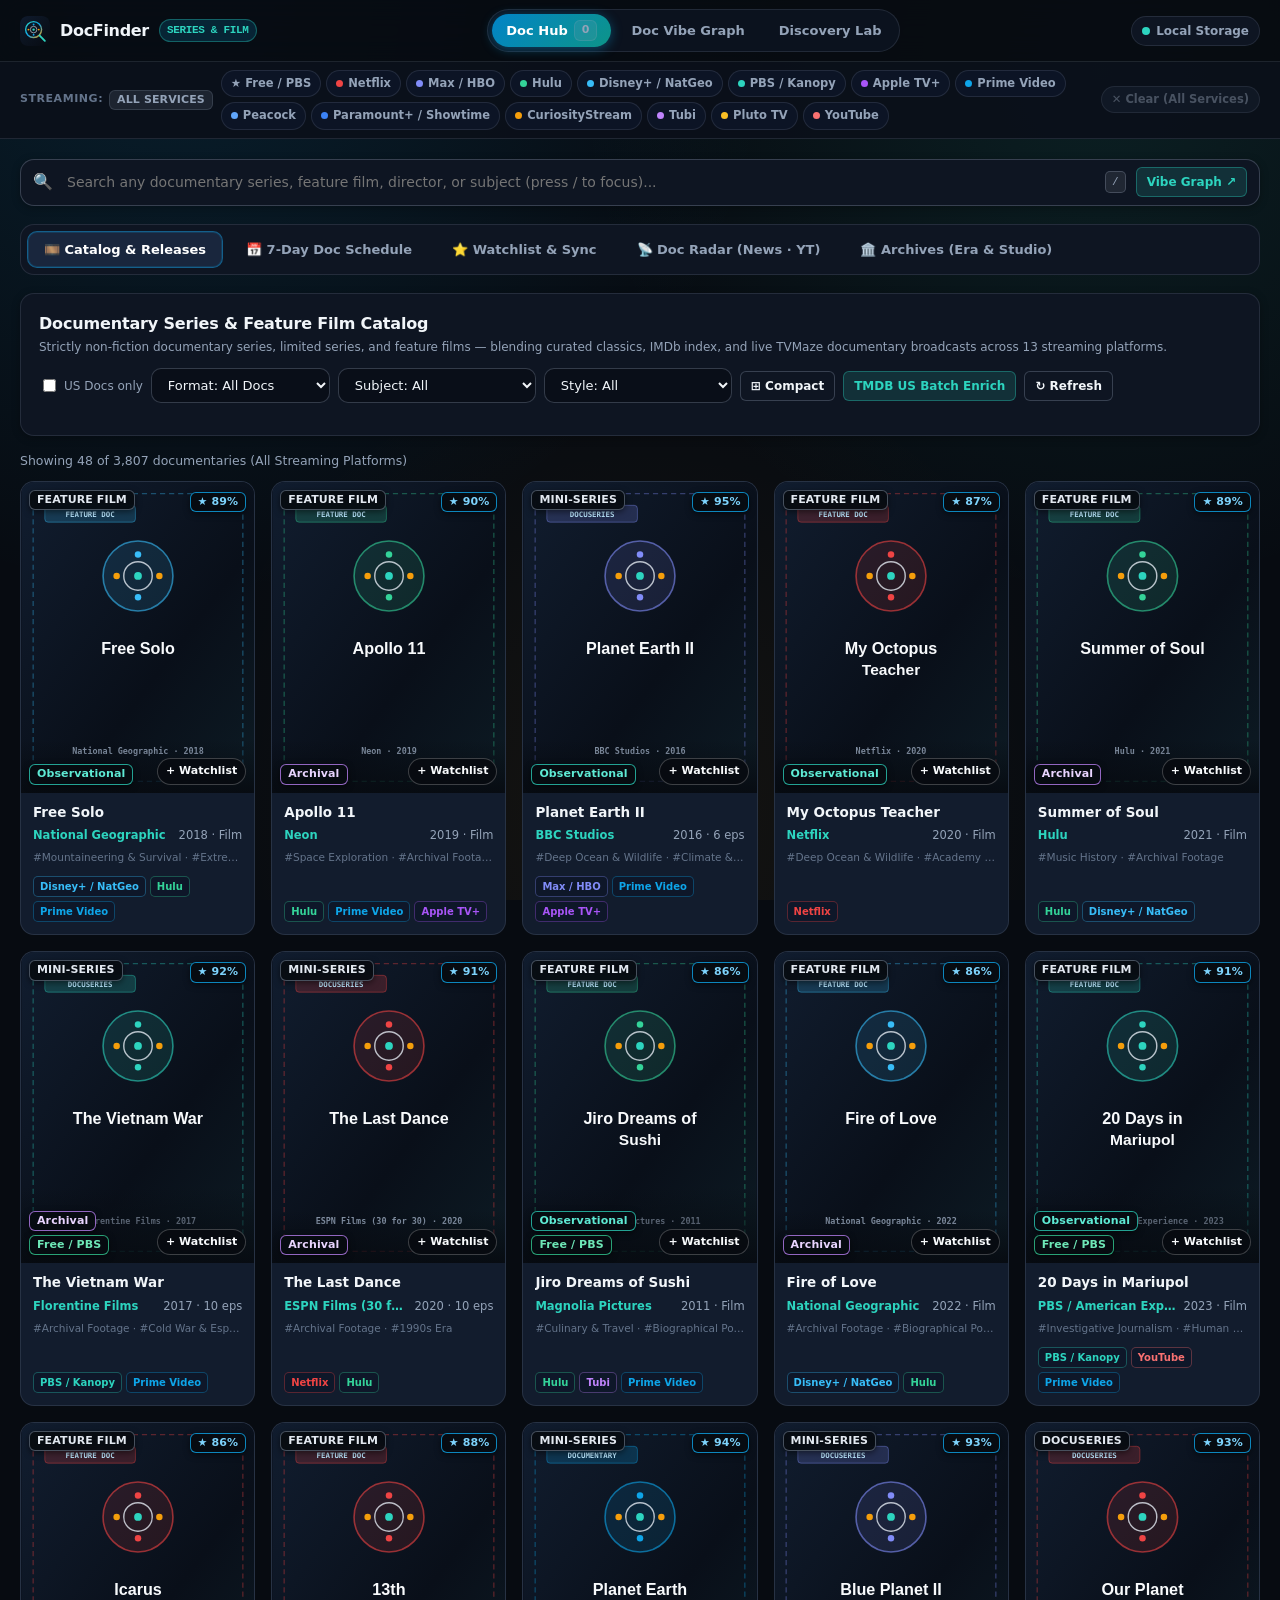
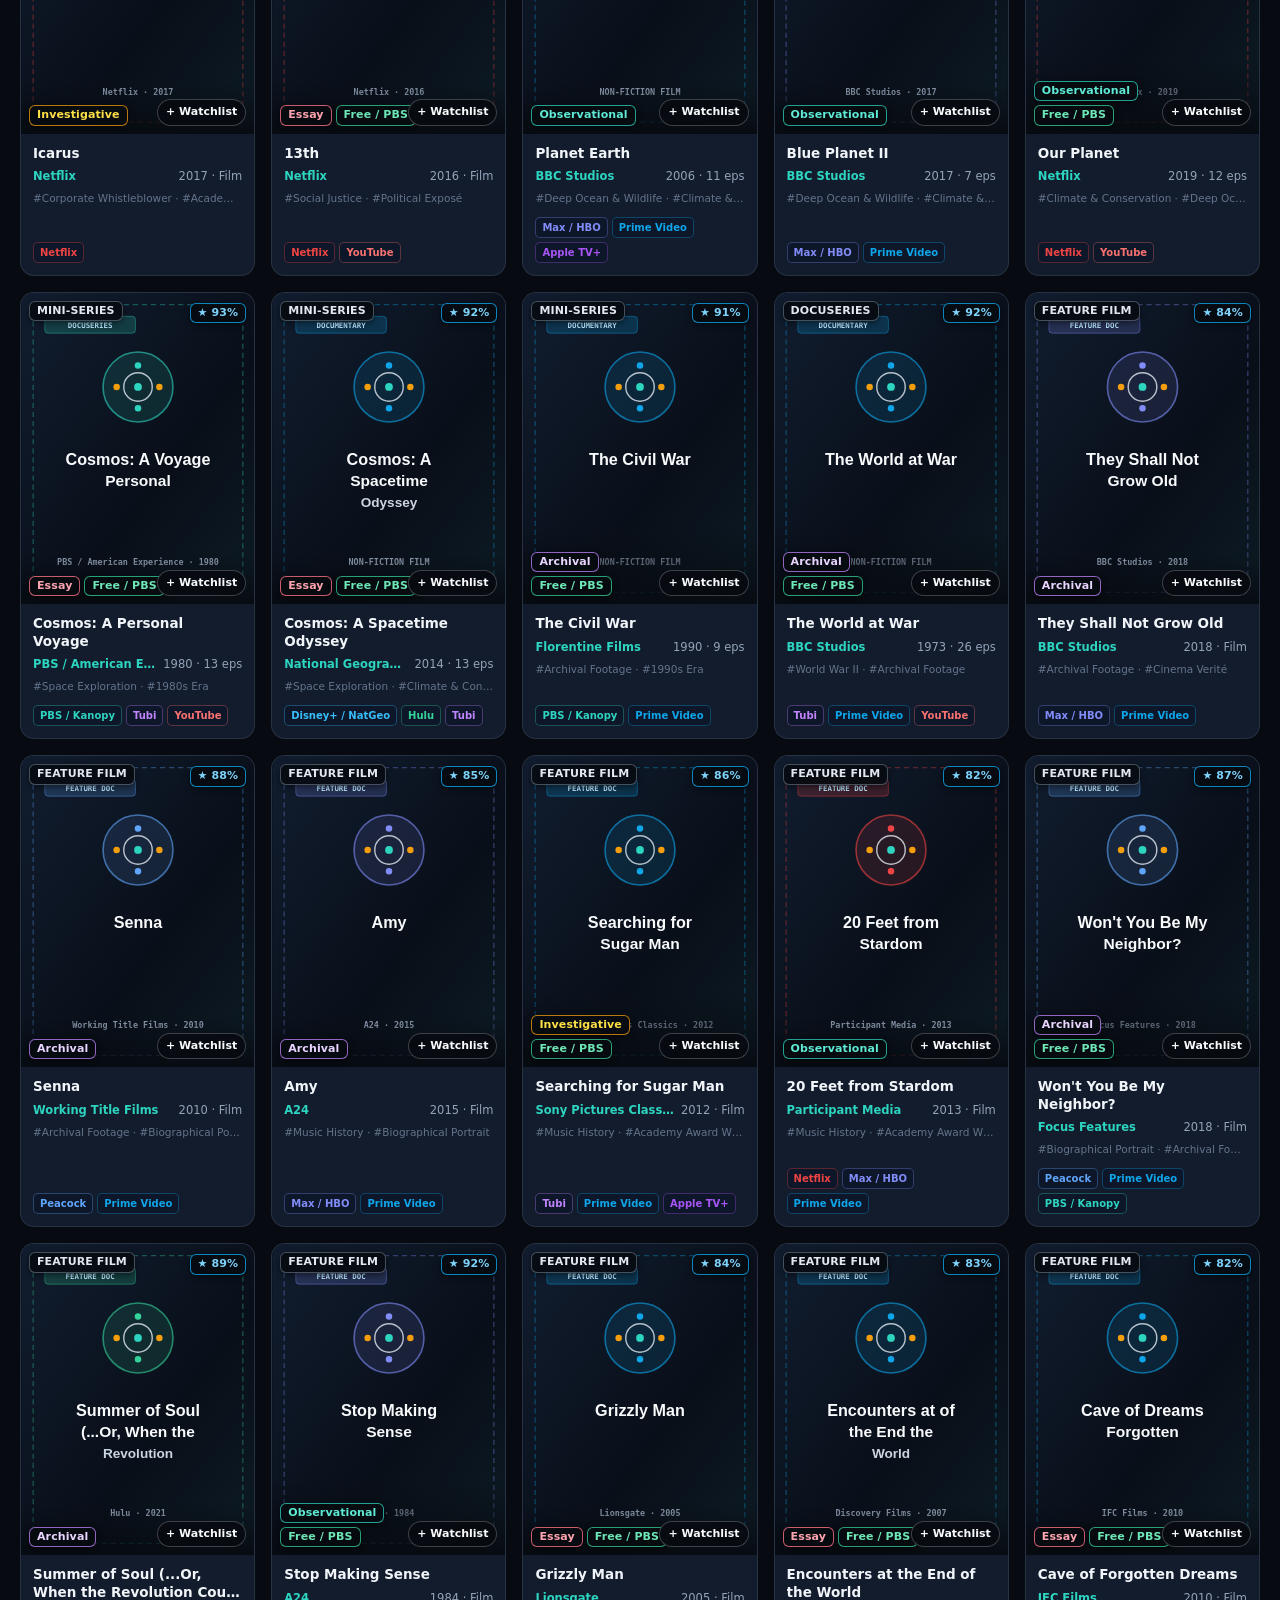
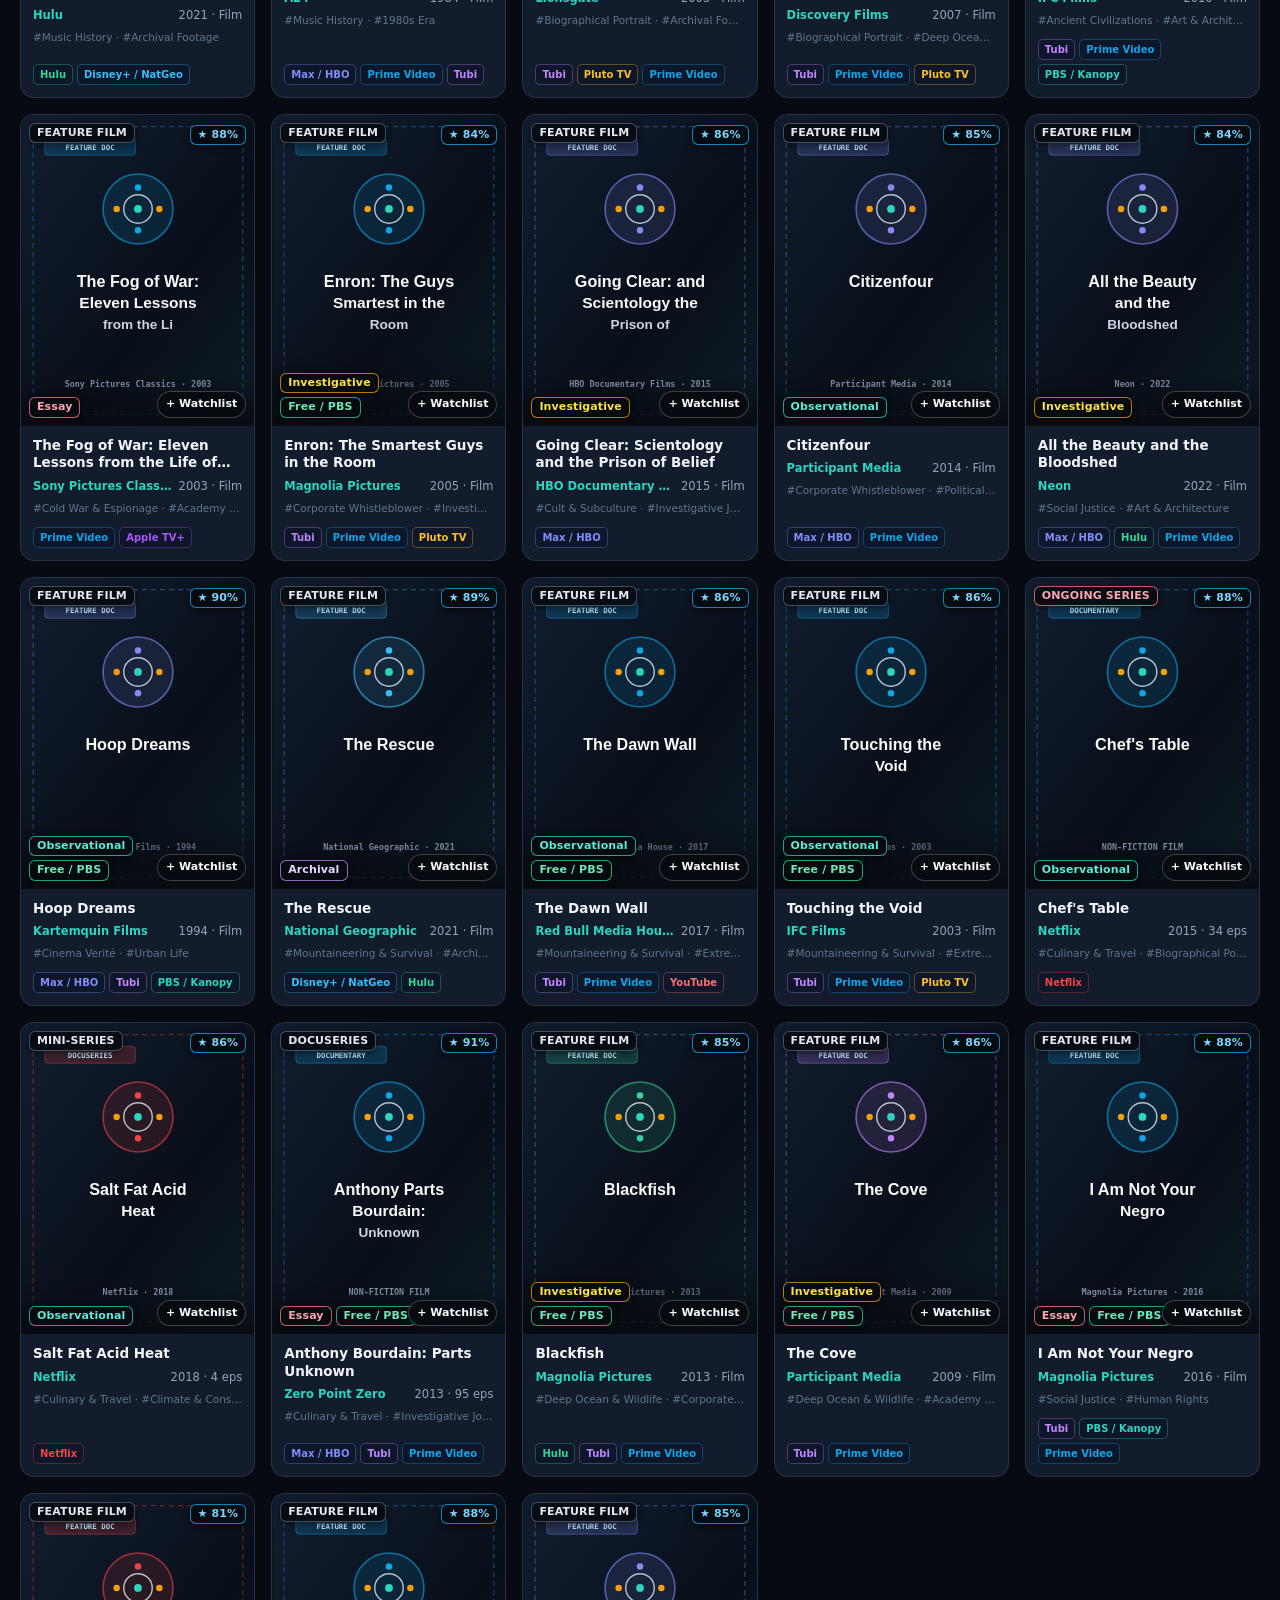
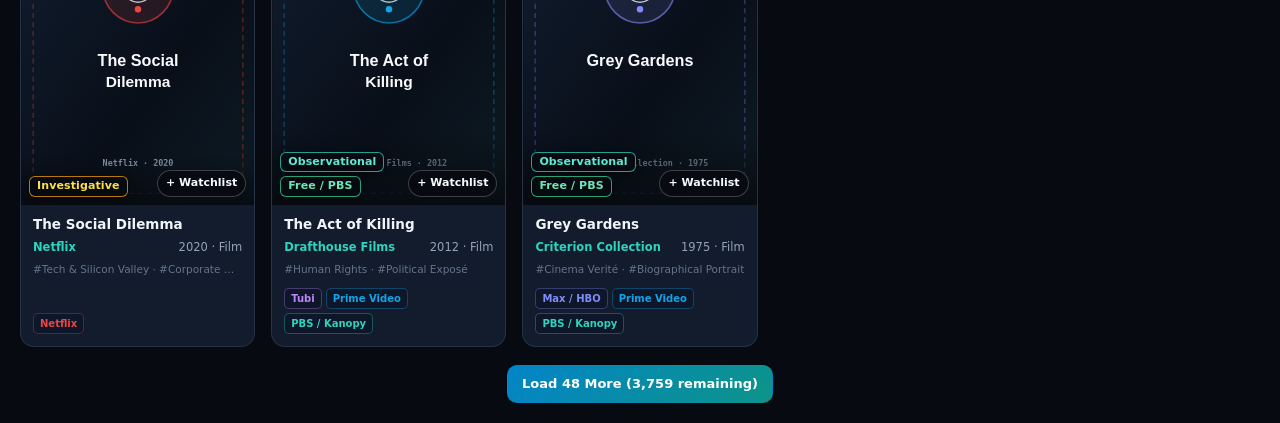
==== commit a75a4a78: "Expand catalog to 3,800+ documentaries (IMDb, TVMaze, and 820 PBS films) with pagination and polite " ====
--- a/index.html
+++ b/index.html
@@ -78,6 +78,9 @@
       </div>
       <div id="releasesMeta" style="font-size:12.5px;color:var(--text-muted);margin-bottom:10px;"></div>
       <div id="releasesGrid" class="anime-grid"></div>
+      <div id="releasesPager" style="display:flex;justify-content:center;gap:10px;margin-top:18px;" hidden>
+        <button type="button" class="btn btn-primary" id="releasesLoadMoreBtn">Load 48 More</button>
+      </div>
     </section>
 
     <!-- TAB 2: 7-DAY DOCUMENTARY SCHEDULE -->
@@ -339,11 +342,15 @@
 
       <div id="archivesMeta" style="font-size:12.5px;color:var(--text-muted);margin-bottom:10px;"></div>
       <div id="archivesGrid" class="anime-grid"></div>
+      <div id="archivesPager" style="display:flex;justify-content:center;gap:10px;margin-top:18px;" hidden>
+        <button type="button" class="btn btn-primary" id="archivesLoadMoreBtn">Load 48 More</button>
+      </div>
     </section>
   </main>
 
   <script src="./catalog-data.js"></script>
   <script src="./imdb-catalog.js"></script>
+  <script src="./pbs-catalog.js"></script>
   <script src="./streaming-links.js"></script>
   <script src="./shared-core.js"></script>
   <script>
@@ -607,12 +614,19 @@
         }
       }
 
-      function renderReleasesGrid() {
+      let releasesFiltered = [];
+      let releasesLimit = 48;
+      const PAGE_SIZE = 48;
+
+      function renderReleasesGrid(resetLimit = true) {
+        if (resetLimit) releasesLimit = PAGE_SIZE;
         const grid = document.getElementById('releasesGrid');
         const meta = document.getElementById('releasesMeta');
+        const pager = document.getElementById('releasesPager');
+        const loadMoreBtn = document.getElementById('releasesLoadMoreBtn');
         const usOnly = document.getElementById('releasesUsOnly')?.checked;
 
-        const filtered = releasesCache.filter(m => {
+        releasesFiltered = releasesCache.filter(m => {
           if (usOnly && m.countryOfOrigin && m.countryOfOrigin !== 'US') return false;
           const extra = tmdbExtraByAnimeId.get(m.id) || [];
           if (!AF.matchesStreamingFilter(m, extra)) return false;
@@ -629,15 +643,17 @@
         });
 
         const sfSummary = AF.getStreamingFilterSummary();
-        meta.textContent = `Showing ${filtered.length} documentaries (${sfSummary || 'All Streaming Platforms'}${usOnly ? ' · US Docs only' : ''})`;
-
-        if (!filtered.length) {
+        const shown = releasesFiltered.slice(0, releasesLimit);
+        meta.textContent = `Showing ${shown.length.toLocaleString()} of ${releasesFiltered.length.toLocaleString()} documentaries (${sfSummary || 'All Streaming Platforms'}${usOnly ? ' · US Docs only' : ''})`;
+
+        if (!releasesFiltered.length) {
+          pager.hidden = true;
           grid.innerHTML = `<div class="empty-state" style="grid-column:1/-1;">No documentary series or films matched your active filters. Try clearing a streaming service or widening the format/subject filter.</div>`;
           return;
         }
 
-        const byId = new Map(filtered.map(m => [m.id, m]));
-        grid.innerHTML = filtered.map(m => {
+        const byId = new Map(shown.map(m => [m.id, m]));
+        grid.innerHTML = shown.map(m => {
           const fmtLbl = m.format === 'FEATURE_DOC' ? 'FEATURE FILM' : m.format === 'MINI_SERIES' ? 'MINI-SERIES' : 'DOCUSERIES';
           const airingBadge = m.status === 'RELEASING'
             ? `<span class="badge badge-rose">ONGOING SERIES</span>`
@@ -646,7 +662,17 @@
         }).join('');
 
         attachCardHandlers(grid, byId);
-      }
+        const remaining = releasesFiltered.length - shown.length;
+        pager.hidden = remaining <= 0;
+        if (remaining > 0) {
+          loadMoreBtn.textContent = `Load ${Math.min(PAGE_SIZE, remaining)} More (${remaining.toLocaleString()} remaining)`;
+        }
+      }
+
+      document.getElementById('releasesLoadMoreBtn').addEventListener('click', () => {
+        releasesLimit += PAGE_SIZE;
+        renderReleasesGrid(false);
+      });
 
       document.getElementById('styleFilterSelect').addEventListener('change', (ev) => { activeStyleFilter = ev.target.value; renderReleasesGrid(); });
       document.getElementById('genreFilterSelect').addEventListener('change', (ev) => { activeGenreFilter = ev.target.value; renderReleasesGrid(); });
@@ -1169,12 +1195,36 @@
       document.getElementById('searchStudioBtn').addEventListener('click', () => { const q = document.getElementById('studioSearchInput').value.trim(); if (q) loadStudioArchive(q); });
       document.getElementById('studioSearchInput').addEventListener('keydown', (ev) => { if (ev.key === 'Enter') { const q = ev.target.value.trim(); if (q) loadStudioArchive(q); } });
 
+      let archivesList = [];
+      let archivesLimit = 48;
+      let archivesLabelPrefix = '';
+
+      function renderArchivesSlice(resetLimit = true) {
+        if (resetLimit) archivesLimit = PAGE_SIZE;
+        const grid = document.getElementById('archivesGrid');
+        const meta = document.getElementById('archivesMeta');
+        const pager = document.getElementById('archivesPager');
+        const btn = document.getElementById('archivesLoadMoreBtn');
+        const shown = archivesList.slice(0, archivesLimit);
+        meta.textContent = `${archivesLabelPrefix} — showing ${shown.length.toLocaleString()} of ${archivesList.length.toLocaleString()} documentaries`;
+        const byId = new Map(shown.map(m => [m.id, m]));
+        grid.innerHTML = shown.length ? shown.map(m => renderDocCard(m)).join('') : `<div class="empty-state" style="grid-column:1/-1;">No documentaries matched this archive view.</div>`;
+        attachCardHandlers(grid, byId);
+        const remaining = archivesList.length - shown.length;
+        pager.hidden = remaining <= 0;
+        if (remaining > 0) btn.textContent = `Load ${Math.min(PAGE_SIZE, remaining)} More (${remaining.toLocaleString()} remaining)`;
+      }
+
+      document.getElementById('archivesLoadMoreBtn').addEventListener('click', () => {
+        archivesLimit += PAGE_SIZE;
+        renderArchivesSlice(false);
+      });
+
       async function loadYearArchive() {
         const year = Number(document.getElementById('archiveYearSelect').value) || 2020;
         const format = document.getElementById('archiveFormatSelect').value;
         const sort = document.getElementById('archiveSortSelect').value;
         const grid = document.getElementById('archivesGrid');
-        const meta = document.getElementById('archivesMeta');
 
         const startYr = activeArchiveDecade || year;
         const endYr = activeArchiveDecade ? Math.min(2026, activeArchiveDecade + 9) : year;
@@ -1205,10 +1255,9 @@
         if (entryOnly) list = list.filter(m => !AF.isSequelOrRecap(m));
         list.sort((a, b) => sort === 'POPULARITY_DESC' ? (b.popularity || 0) - (a.popularity || 0) : (b.averageScore || 0) - (a.averageScore || 0));
 
-        meta.textContent = `Archive: ${rangeLabel}${format ? ' · ' + format : ''}${entryOnly ? ' · Standalone Only' : ''} — ${list.length} documentaries`;
-        const byId = new Map(list.map(m => [m.id, m]));
-        grid.innerHTML = list.length ? list.map(m => renderDocCard(m)).join('') : `<div class="empty-state" style="grid-column:1/-1;">No documentaries indexed for ${rangeLabel}.</div>`;
-        attachCardHandlers(grid, byId);
+        archivesList = list;
+        archivesLabelPrefix = `Archive: ${rangeLabel}${format ? ' · ' + format : ''}${entryOnly ? ' · Standalone Only' : ''}`;
+        renderArchivesSlice(true);
       }
 
       async function loadStudioArchive(studioName) {
@@ -1220,6 +1269,7 @@
           const studio = data?.Studio;
           if (!studio) {
             meta.textContent = '';
+            document.getElementById('archivesPager').hidden = true;
             grid.innerHTML = `<div class="empty-state" style="grid-column:1/-1;">Network or studio "${AF.escapeHtml(studioName)}" not found.</div>`;
             return;
           }
@@ -1227,10 +1277,9 @@
           const entryOnly = document.getElementById('archiveEntryPointsOnly')?.checked;
           if (entryOnly) mainList = mainList.filter(m => !AF.isSequelOrRecap(m));
 
-          meta.textContent = `Network / Studio: ${studio.name} — ${mainList.length} documentaries`;
-          const byId = new Map(mainList.map(m => [m.id, m]));
-          grid.innerHTML = mainList.length ? mainList.map(m => renderDocCard(m)).join('') : `<div class="empty-state" style="grid-column:1/-1;">No documentaries found for ${AF.escapeHtml(studio.name)}.</div>`;
-          attachCardHandlers(grid, byId);
+          archivesList = mainList;
+          archivesLabelPrefix = `Network / Studio: ${studio.name}`;
+          renderArchivesSlice(true);
         } catch (err) {
           grid.innerHTML = `<div class="empty-state" style="grid-column:1/-1;">Studio query failed: ${AF.escapeHtml(err.message)}</div>`;
         }
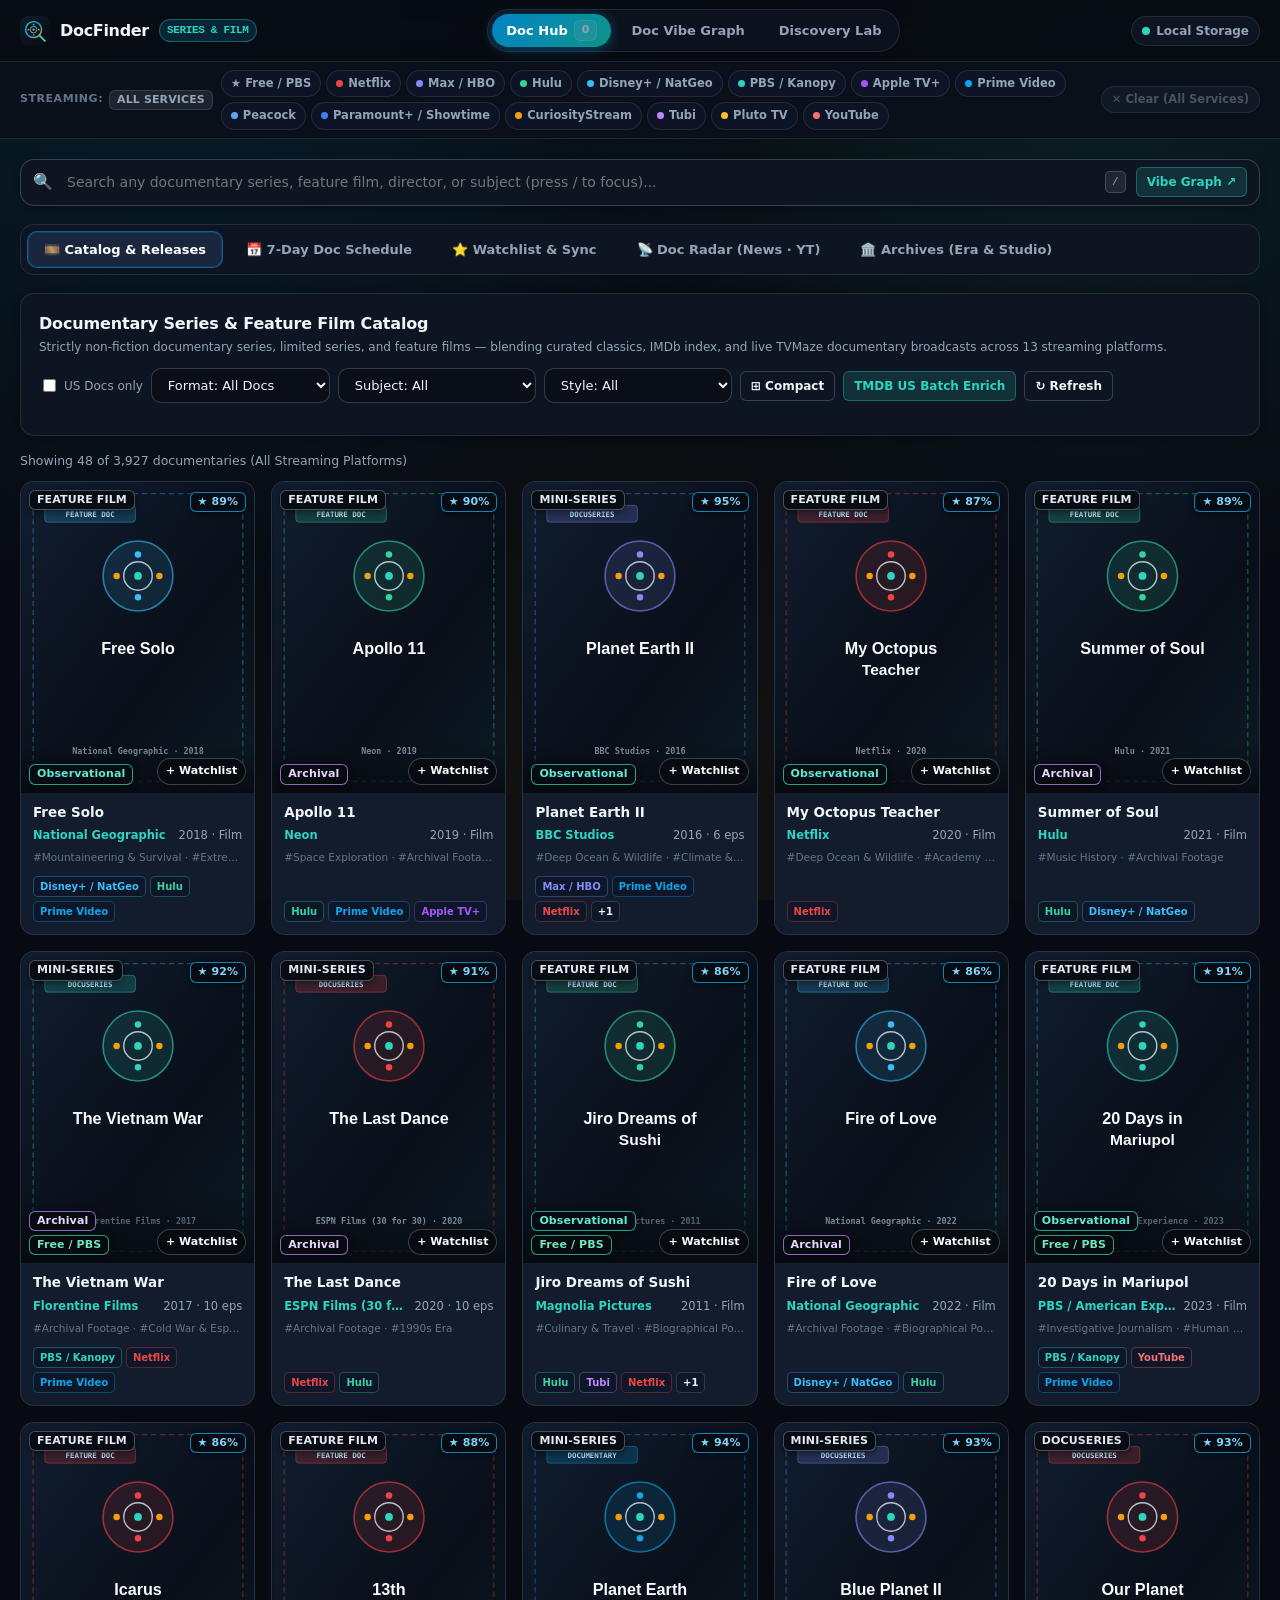
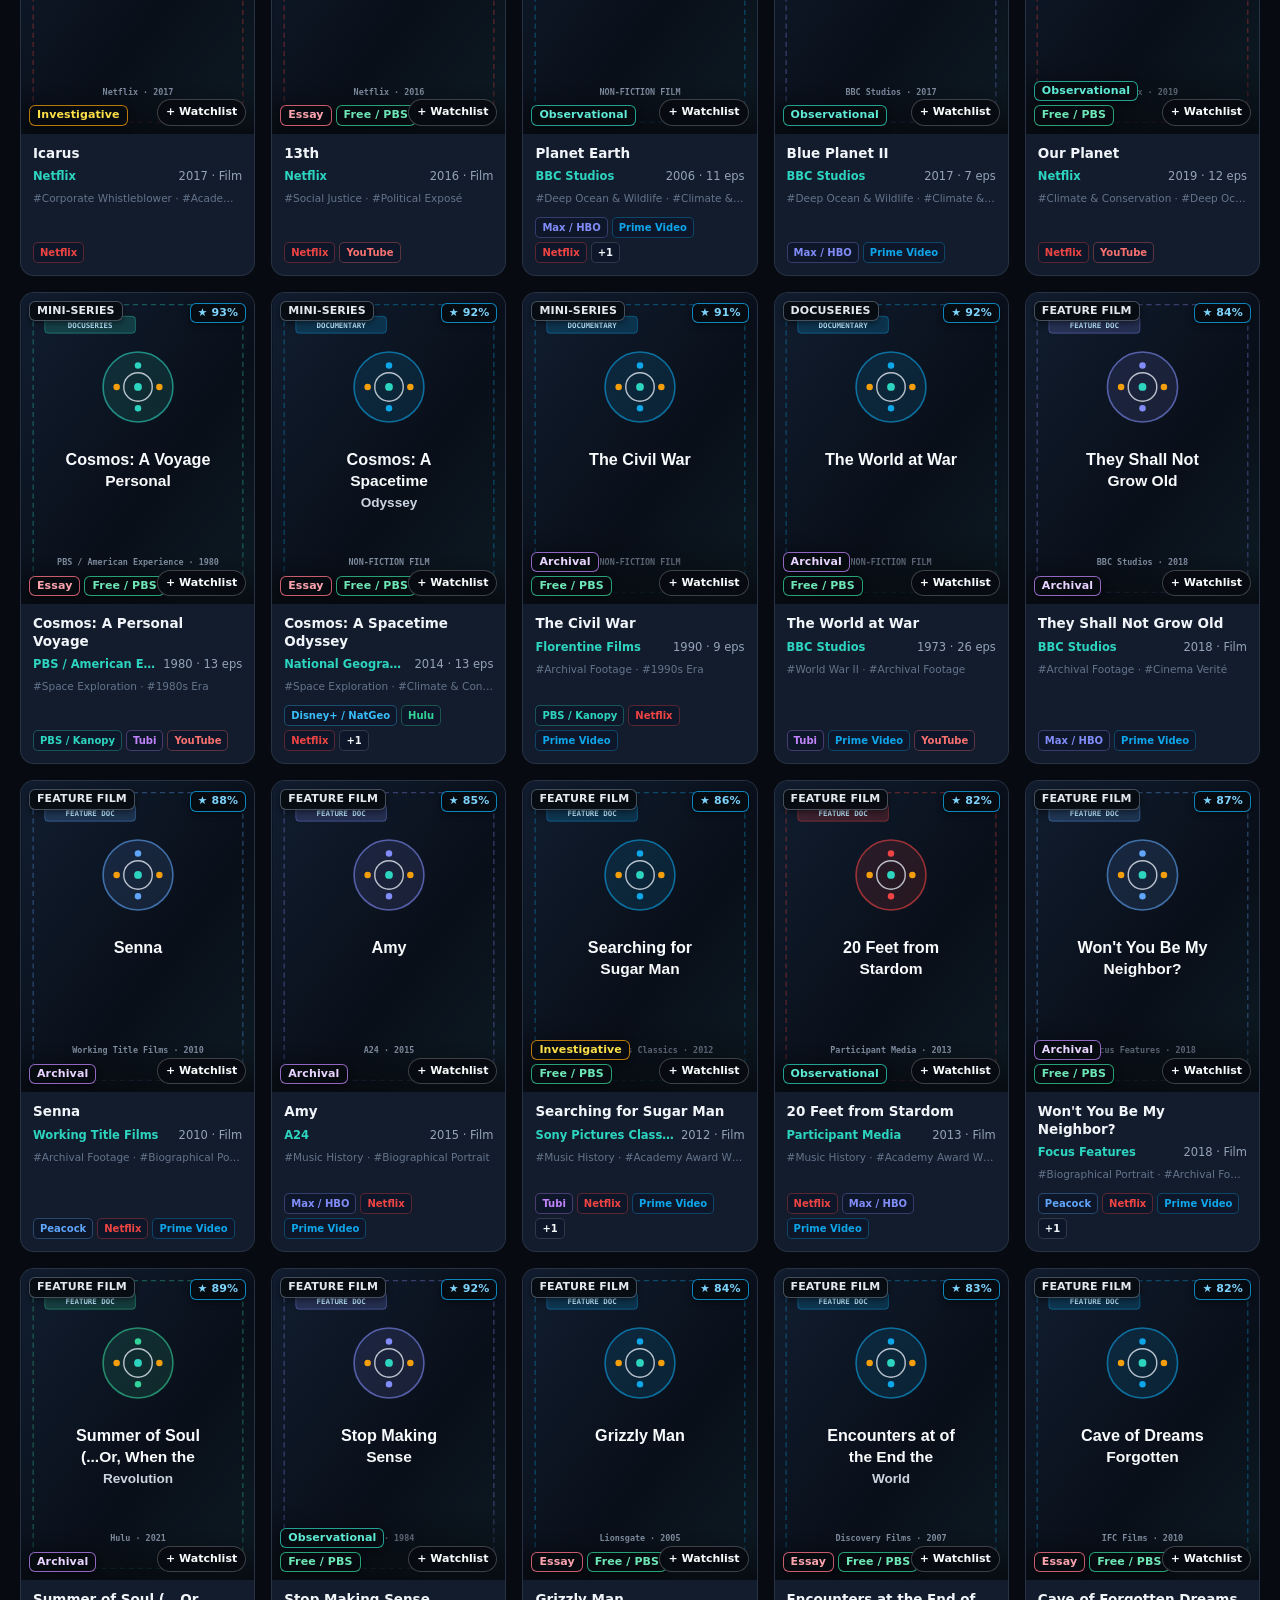
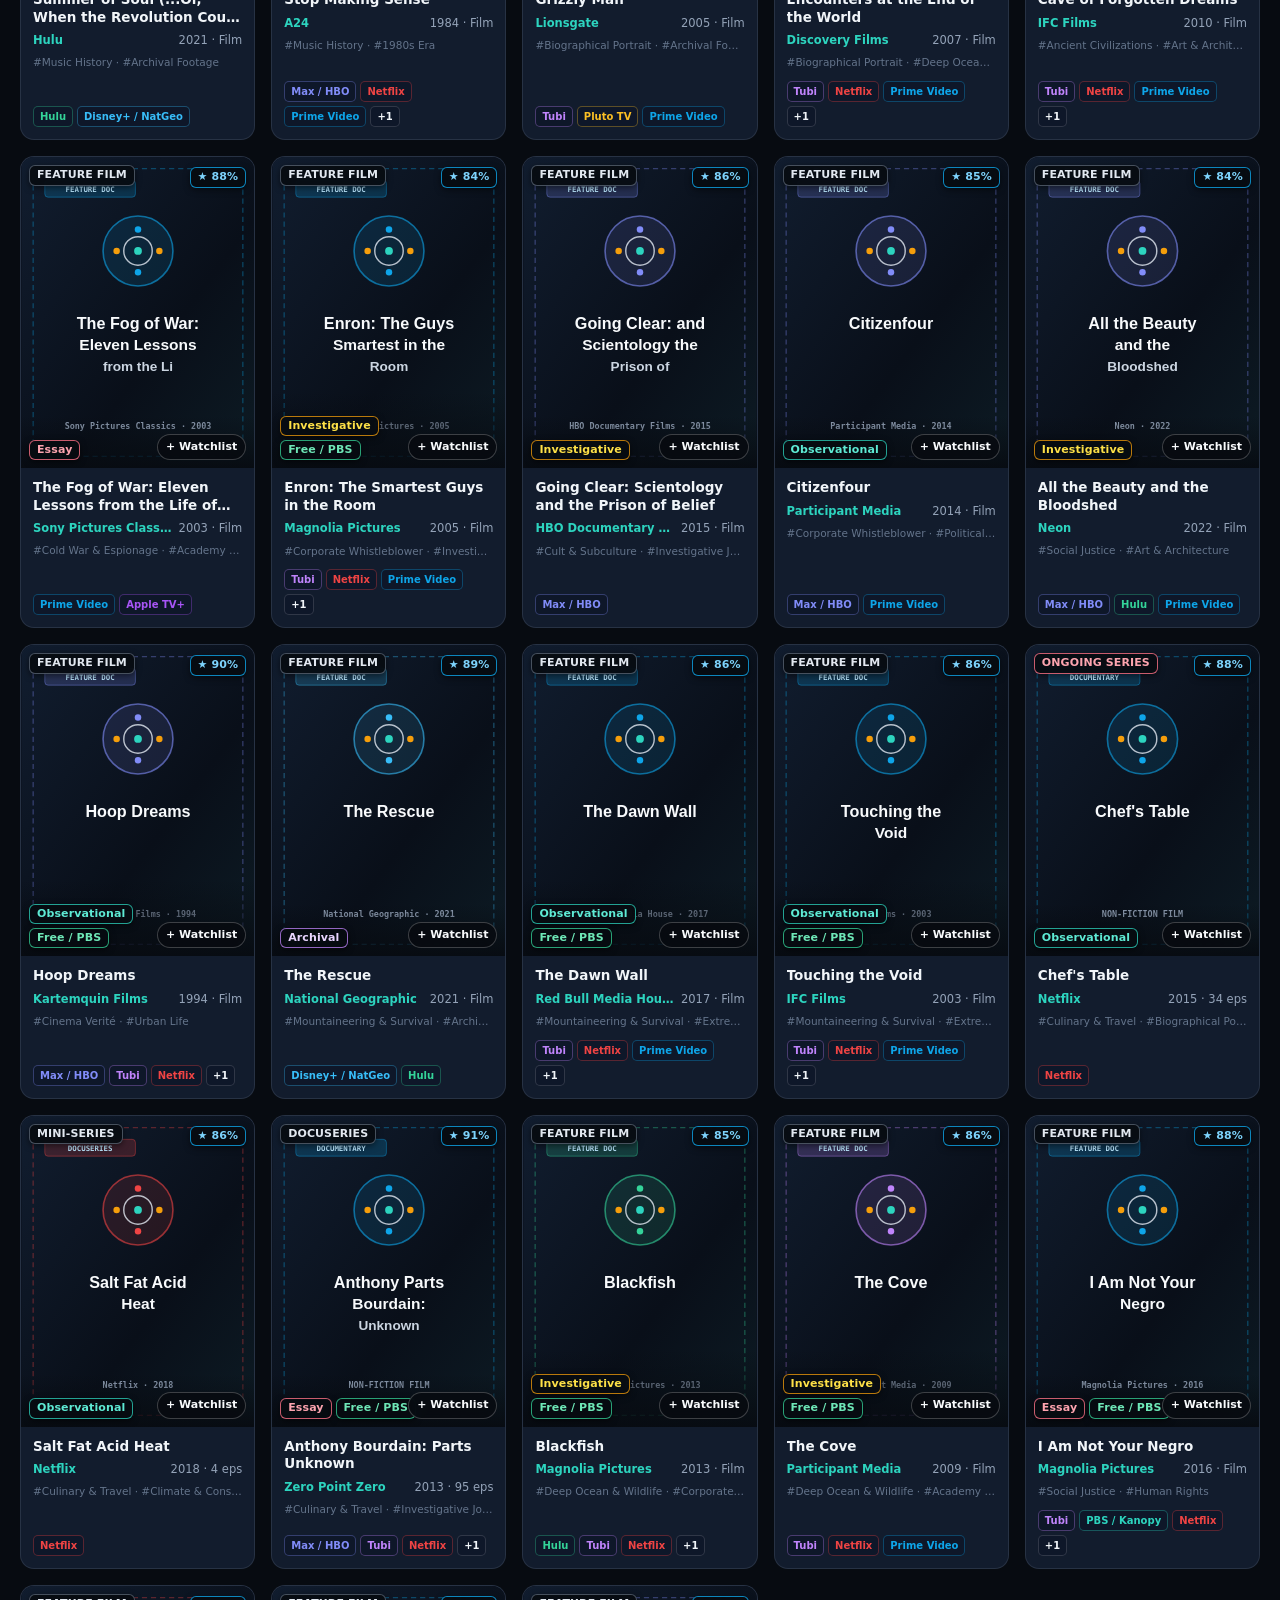
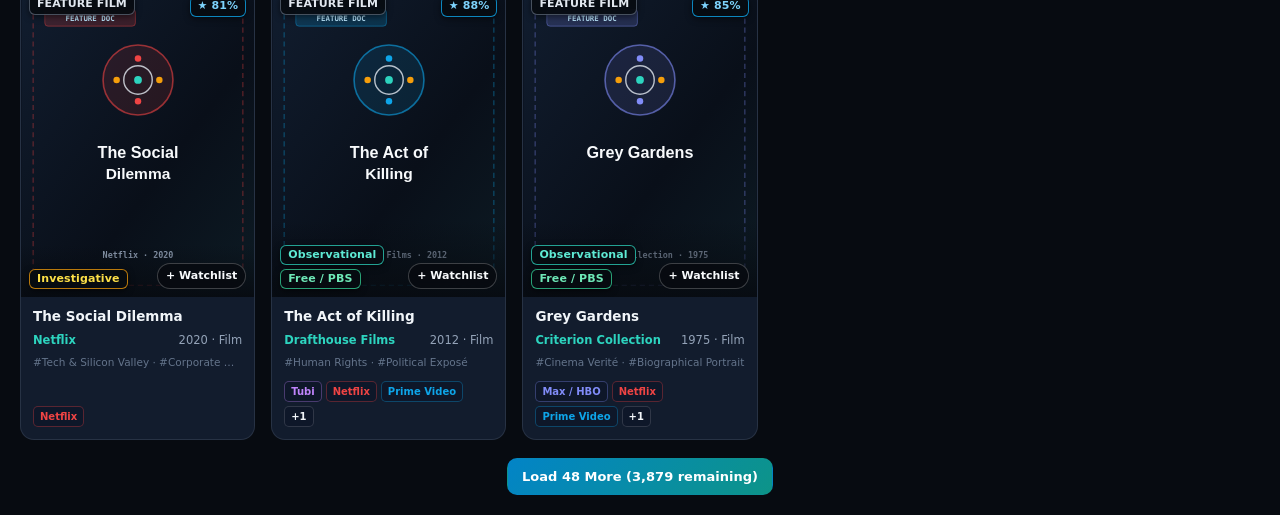
==== commit ba68d544: "Add long-form (>20m) YouTube Documentary Hunter, 8 official free YouTube doc channels (120 films), a" ====
--- a/index.html
+++ b/index.html
@@ -212,6 +212,13 @@
                 <button type="button" class="btn btn-sm" id="saveOmdbKeyBtn">Save</button>
               </div>
             </form>
+            <form onsubmit="return false;" class="form-field">
+              <label for="youtubeKeyInput">Optional YouTube Data API v3 Key (Live &gt;20m Doc Search)</label>
+              <div style="display:flex;gap:8px;">
+                <input id="youtubeKeyInput" type="password" autocomplete="off" class="input input-full" placeholder="Free YouTube Data API v3 key (local only)">
+                <button type="button" class="btn btn-sm" id="saveYoutubeKeyBtn">Save</button>
+              </div>
+            </form>
           </div>
           <div class="divider"></div>
           <div style="display:flex;align-items:center;justify-content:space-between;gap:8px;flex-wrap:wrap;">
@@ -281,18 +288,26 @@
 
         <div class="panel">
           <div class="panel-header">
-            <h3 class="panel-title">YouTube Documentary Trailer Hunter</h3>
-            <a id="ytDirectLink" class="btn btn-xs btn-cyan" href="https://www.youtube.com/results?search_query=official+documentary+trailer" target="_blank" rel="noopener">Open on YouTube ↗</a>
-          </div>
-          <div style="display:flex;gap:8px;margin-bottom:10px;">
-            <input id="ytSearchInput" type="search" class="input input-full" value="official documentary trailer" placeholder="Search documentary trailers, nature films, science &amp; history docs...">
+            <div>
+              <h3 class="panel-title">YouTube Long-Form Documentary Hunter (&gt;20 min)</h3>
+              <div style="font-size:11.5px;color:var(--text-muted);margin-top:2px;">Searches 8 official free documentary channels (DW, FRONTLINE, NOVA, Free Documentary, Real Stories, Timeline, Spark, Absolute History) + optional live YouTube v3 API.</div>
+            </div>
+            <a id="ytDirectLink" class="btn btn-xs btn-cyan" href="https://www.youtube.com/results?search_query=full+documentary&amp;sp=EgQQARgC" target="_blank" rel="noopener">Open on YouTube (&gt;20m) ↗</a>
+          </div>
+          <div style="display:flex;gap:8px;margin-bottom:8px;align-items:center;flex-wrap:wrap;">
+            <input id="ytSearchInput" type="search" class="input" style="flex:1;min-width:180px;" value="full documentary" placeholder="Search full-length YouTube docs (e.g. space, WWII, ocean, FRONTLINE)...">
+            <label style="display:inline-flex;align-items:center;gap:5px;font-size:12px;color:var(--text-muted);cursor:pointer;white-space:nowrap;">
+              <input type="checkbox" id="ytLongOnlyCheck" checked> Long-Form Only (&gt;20m)
+            </label>
             <button type="button" class="btn btn-primary btn-sm" id="ytSearchBtn">Hunt</button>
           </div>
           <div class="pills-row" style="margin-bottom:12px;">
-            <button type="button" class="pill yt-preset" data-q="official documentary trailer">Official Trailers</button>
-            <button type="button" class="pill yt-preset" data-q="4k nature wildlife documentary full">Nature &amp; Wildlife</button>
-            <button type="button" class="pill yt-preset" data-q="space science cosmos documentary">Space &amp; Science</button>
-            <button type="button" class="pill yt-preset" data-q="sundance oscar documentary film trailer">Festival &amp; Oscar Docs</button>
+            <button type="button" class="pill yt-preset" data-q="full documentary">All Free Channels</button>
+            <button type="button" class="pill yt-preset" data-q="DW Documentary">DW Documentary</button>
+            <button type="button" class="pill yt-preset" data-q="FRONTLINE PBS">FRONTLINE PBS</button>
+            <button type="button" class="pill yt-preset" data-q="NOVA PBS">NOVA Science</button>
+            <button type="button" class="pill yt-preset" data-q="history ancient war">History &amp; War</button>
+            <button type="button" class="pill yt-preset" data-q="nature wildlife ocean">Nature &amp; Wildlife</button>
           </div>
           <div id="ytResultsList" style="display:flex;flex-direction:column;gap:10px;max-height:440px;overflow-y:auto;"></div>
         </div>
@@ -351,6 +366,7 @@
   <script src="./catalog-data.js"></script>
   <script src="./imdb-catalog.js"></script>
   <script src="./pbs-catalog.js"></script>
+  <script src="./youtube-catalog.js"></script>
   <script src="./streaming-links.js"></script>
   <script src="./shared-core.js"></script>
   <script>
@@ -918,6 +934,7 @@
         document.getElementById('gistAutoSyncCheck').checked = state.settings.gistAutoSync !== false;
         setVal('tmdbKeyInput', state.settings.tmdbKey || '');
         setVal('omdbKeyInput', state.settings.omdbKey || '');
+        setVal('youtubeKeyInput', state.settings.youtubeKey || '');
         setVal('anilistImportUser', state.settings.anilistUsername || 'starter');
 
         document.getElementById('wizStep1').classList.toggle('done', hasToken);
@@ -982,6 +999,7 @@
       document.getElementById('gistAutoSyncCheck').addEventListener('change', syncGistInputs);
       document.getElementById('tmdbKeyInput').addEventListener('change', () => AF.updateSettings({ tmdbKey: document.getElementById('tmdbKeyInput').value.trim() }));
       document.getElementById('omdbKeyInput').addEventListener('change', () => AF.updateSettings({ omdbKey: document.getElementById('omdbKeyInput').value.trim() }));
+      document.getElementById('youtubeKeyInput').addEventListener('change', () => AF.updateSettings({ youtubeKey: document.getElementById('youtubeKeyInput').value.trim() }));
       document.getElementById('anilistImportUser').addEventListener('change', () => AF.updateSettings({ anilistUsername: document.getElementById('anilistImportUser').value.trim() }));
       document.getElementById('saveGistConfigBtn').addEventListener('click', () => { syncGistInputs(); AF.toast('Saved GitHub Gist configuration.', 'success'); renderSavedTab(); });
       document.getElementById('disconnectGistBtn').addEventListener('click', () => { AF.gistDisconnect(); AF.toast('Disconnected Private Gist.', 'info'); renderSavedTab(); });
@@ -1006,6 +1024,7 @@
 
       document.getElementById('saveTmdbKeyBtn').addEventListener('click', () => { AF.updateSettings({ tmdbKey: document.getElementById('tmdbKeyInput').value.trim() }); AF.toast('Saved TMDB API key locally.', 'success'); });
       document.getElementById('saveOmdbKeyBtn').addEventListener('click', () => { AF.updateSettings({ omdbKey: document.getElementById('omdbKeyInput').value.trim() }); AF.toast('Saved OMDb API key locally.', 'success'); });
+      document.getElementById('saveYoutubeKeyBtn').addEventListener('click', () => { AF.updateSettings({ youtubeKey: document.getElementById('youtubeKeyInput').value.trim() }); AF.toast('Saved YouTube Data API v3 key locally (live >20m search enabled).', 'success'); });
       document.getElementById('clearApiCacheBtn').addEventListener('click', async () => { await AF.cacheClear(false); await refreshCacheStatsUI(); AF.toast('Cleared API cache.', 'info'); });
       document.getElementById('clearAllCacheBtn').addEventListener('click', async () => { await AF.cacheClear(true); await refreshCacheStatsUI(); AF.toast('Cleared API cache and MiniLM vector store.', 'warn'); });
       document.getElementById('genSyncCodeBtn').addEventListener('click', () => { document.getElementById('syncCodeOutput').value = AF.generateSyncCode(); AF.toast('Generated portable UTF-8 Sync Code.', 'success'); });
@@ -1105,33 +1124,82 @@
 
       async function huntYouTube(customQuery) {
         const input = document.getElementById('ytSearchInput');
-        const q = (customQuery ?? input.value).trim() || 'official documentary trailer';
+        const longOnly = document.getElementById('ytLongOnlyCheck')?.checked !== false;
+        const q = (customQuery ?? input.value).trim() || 'full documentary';
         input.value = q;
-        document.getElementById('ytDirectLink').href = `https://www.youtube.com/results?search_query=${encodeURIComponent(q)}`;
+        const spParam = longOnly ? '&sp=EgQQARgC' : '';
+        const ytLink = document.getElementById('ytDirectLink');
+        ytLink.href = `https://www.youtube.com/results?search_query=${encodeURIComponent(q)}${spParam}`;
+        ytLink.textContent = longOnly ? 'Open on YouTube (>20m) ↗' : 'Open on YouTube ↗';
 
         const host = document.getElementById('ytResultsList');
+        const ytKey = AF.getState().settings.youtubeKey;
         const collected = [];
         const seenUrls = new Set();
-        for (const m of AF.CANONICAL_DOC_LIST) {
-          if (m?.trailer?.site === 'youtube' && /^[a-zA-Z0-9_-]{11}$/.test(m.trailer.id)) {
-            const url = `https://www.youtube.com/watch?v=${m.trailer.id}`;
-            if (seenUrls.has(url)) continue;
-            seenUrls.add(url);
-            collected.push({
-              title: `${AF.getDisplayTitle(m)} — Official Documentary Trailer`,
-              uploader: `${m.studios?.nodes?.[0]?.name || 'Studio'} · ${m.seasonYear || ''}`.trim(),
-              thumb: m.trailer.thumbnail,
-              url,
-              duration: 'Official Trailer'
-            });
-          }
-        }
-        host.innerHTML = collected.slice(0, 12).map(v => `
+
+        // 1. Optional live YouTube Data API v3 search (strictly videoDuration=long when longOnly is checked)
+        if (ytKey) {
+          host.innerHTML = `<div class="empty-state"><span class="spinner"></span> Querying YouTube Data API v3${longOnly ? ' (>20 min long-form)' : ''}...</div>`;
+          try {
+            const durParam = longOnly ? '&videoDuration=long' : '';
+            const res = await fetch(`https://www.googleapis.com/youtube/v3/search?part=snippet&type=video&videoEmbeddable=true${durParam}&maxResults=12&q=${encodeURIComponent(q + ' documentary')}&key=${encodeURIComponent(ytKey)}`);
+            if (res.ok) {
+              const json = await res.json();
+              for (const item of (json.items || [])) {
+                const vid = item.id?.videoId;
+                if (!vid) continue;
+                const url = `https://www.youtube.com/watch?v=${vid}`;
+                if (seenUrls.has(url)) continue;
+                seenUrls.add(url);
+                collected.push({
+                  title: AF.stripHtml(item.snippet?.title || 'YouTube Documentary'),
+                  uploader: item.snippet?.channelTitle || 'YouTube',
+                  thumb: item.snippet?.thumbnails?.medium?.url || `https://i.ytimg.com/vi/${vid}/hqdefault.jpg`,
+                  url,
+                  duration: longOnly ? 'Long-Form (>20m) · Live API' : 'YouTube Live API'
+                });
+              }
+            }
+          } catch {}
+        }
+
+        // 2. Built-in official free long-form YouTube documentary channels + trailers
+        const tokens = q.toLowerCase().split(/\s+/).filter(w => w.length >= 2 && !['full', 'documentary', 'doc', 'docs'].includes(w));
+        const ytDocs = AF.CANONICAL_DOC_LIST.filter(m => m.source === 'YOUTUBE_DOC');
+        const rankedYt = ytDocs.map(m => {
+          const hay = `${AF.getDisplayTitle(m)} ${m.description} ${(m.studios?.nodes || []).map(s => s.name).join(' ')} ${(m.genres || []).join(' ')}`.toLowerCase();
+          let score = 0;
+          for (const t of tokens) if (hay.includes(t)) score += 10;
+          return { m, score };
+        }).filter(x => !tokens.length || x.score > 0).sort((a, b) => b.score - a.score);
+
+        for (const { m } of rankedYt) {
+          const vid = m._youtubeVideoId || m.trailer?.id;
+          if (!vid) continue;
+          const url = `https://www.youtube.com/watch?v=${vid}`;
+          if (seenUrls.has(url)) continue;
+          seenUrls.add(url);
+          collected.push({
+            title: AF.getDisplayTitle(m),
+            uploader: `${m.studios?.nodes?.[0]?.name || 'YouTube'} · ${m.seasonYear || ''}`.trim(),
+            thumb: m.trailer?.thumbnail || `https://i.ytimg.com/vi/${vid}/hqdefault.jpg`,
+            url,
+            duration: 'Free Full Doc (Official Channel)'
+          });
+          if (collected.length >= 20) break;
+        }
+
+        if (!collected.length) {
+          host.innerHTML = `<div class="empty-state">No cached channel matches for "${AF.escapeHtml(q)}". Click <strong>Open on YouTube (&gt;20m) ↗</strong> above to search all of YouTube filtered to videos over 20 minutes.</div>`;
+          return;
+        }
+
+        host.innerHTML = collected.slice(0, 16).map(v => `
           <a href="${AF.escapeHtml(AF.safeUrl(v.url, 'https://www.youtube.com'))}" target="_blank" rel="noopener noreferrer" style="display:flex;gap:10px;padding:8px;border-radius:10px;background:var(--bg-card);border:1px solid var(--border);text-decoration:none;align-items:center;">
             <img src="${AF.escapeHtml(AF.safeUrl(v.thumb, ''))}" alt="" style="width:96px;height:54px;object-fit:cover;border-radius:6px;flex-shrink:0;">
             <div style="min-width:0;flex:1;">
               <div style="font-weight:700;font-size:12.5px;color:var(--text);display:-webkit-box;-webkit-line-clamp:2;-webkit-box-orient:vertical;overflow:hidden;">${AF.escapeHtml(v.title)}</div>
-              <div style="font-size:11px;color:var(--text-muted);margin-top:2px;">${AF.escapeHtml(v.uploader)} · ${AF.escapeHtml(v.duration)}</div>
+              <div style="font-size:11px;color:var(--text-muted);margin-top:2px;">${AF.escapeHtml(v.uploader)} · <span style="color:var(--cyan);">${AF.escapeHtml(v.duration)}</span></div>
             </div>
           </a>
         `).join('');
@@ -1140,6 +1208,7 @@
       document.getElementById('refreshUpcomingBtn').addEventListener('click', loadUpcomingRadar);
       document.getElementById('refreshAnnBtn').addEventListener('click', () => loadAnnNews(true));
       document.getElementById('ytSearchBtn').addEventListener('click', () => huntYouTube());
+      document.getElementById('ytLongOnlyCheck').addEventListener('change', () => huntYouTube());
       document.getElementById('ytSearchInput').addEventListener('keydown', (ev) => { if (ev.key === 'Enter') huntYouTube(); });
       document.querySelectorAll('.yt-preset').forEach(btn => btn.addEventListener('click', () => huntYouTube(btn.dataset.q)));
 
